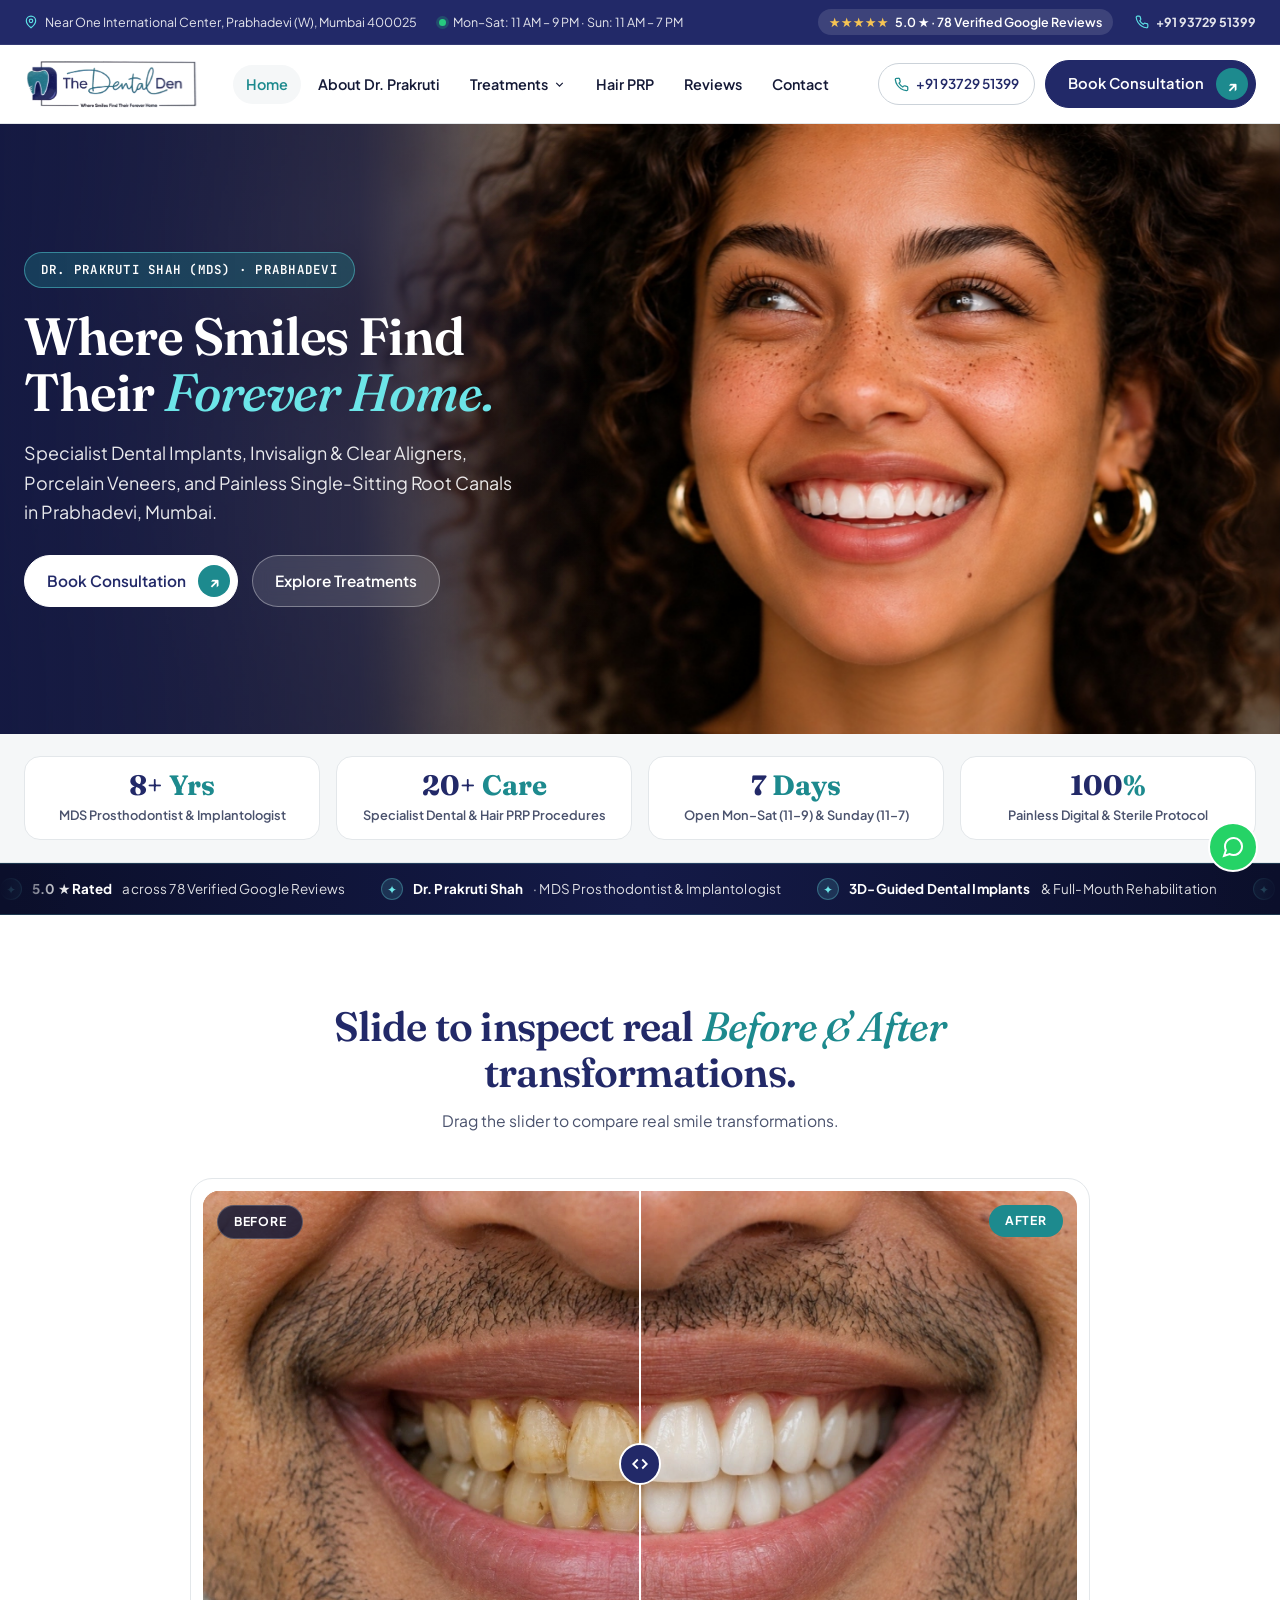
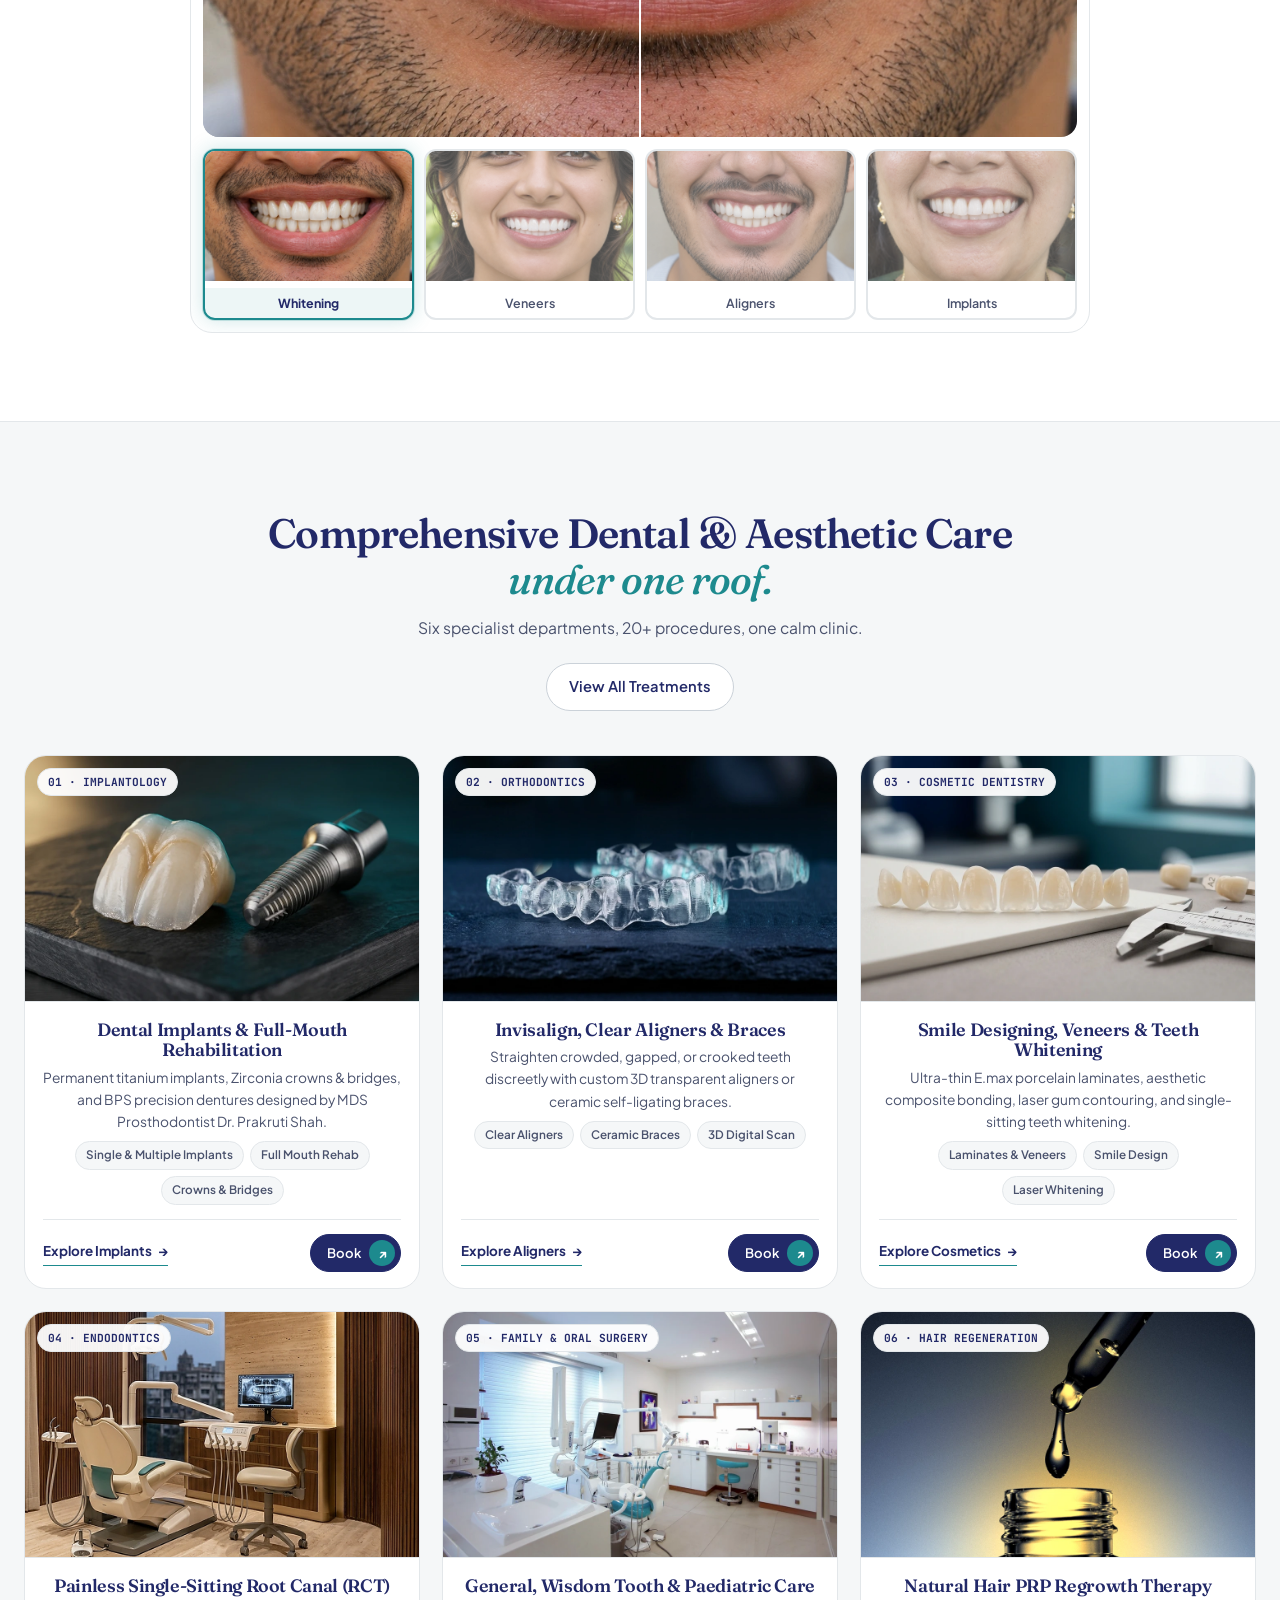
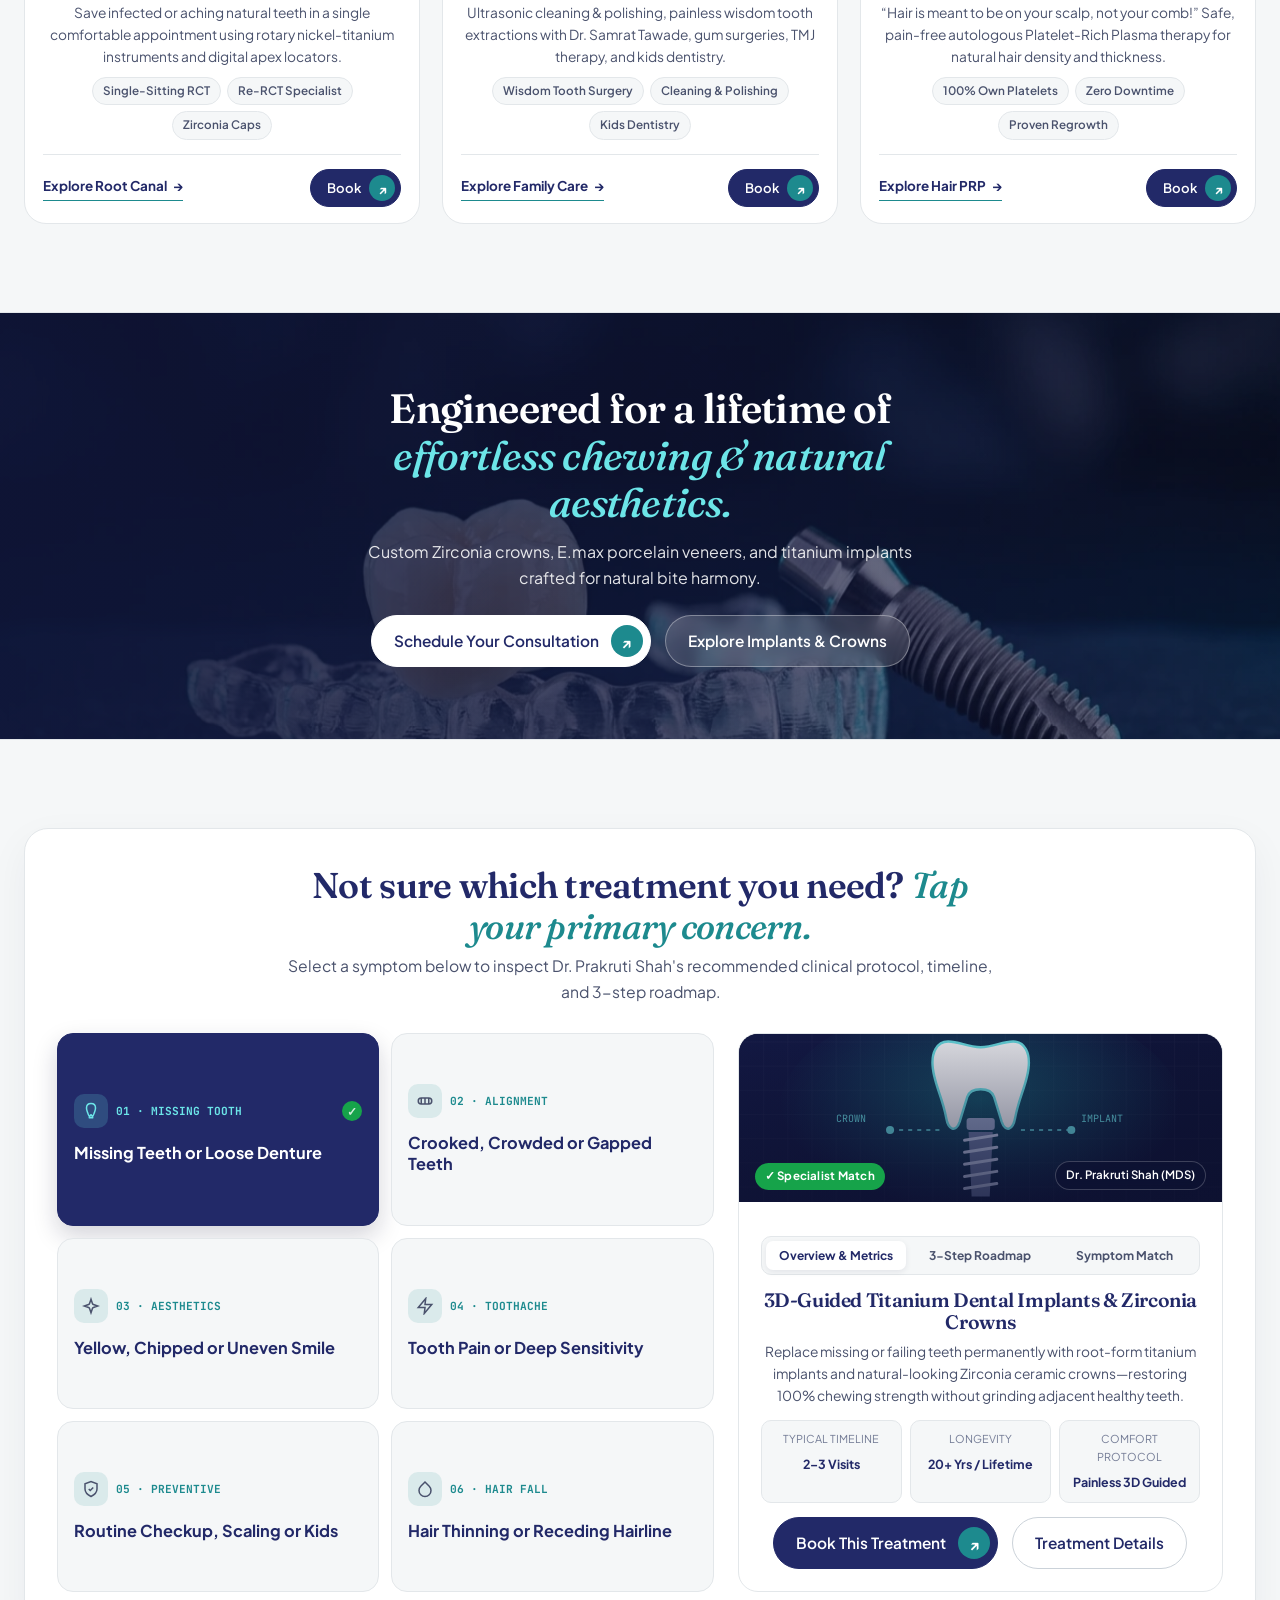
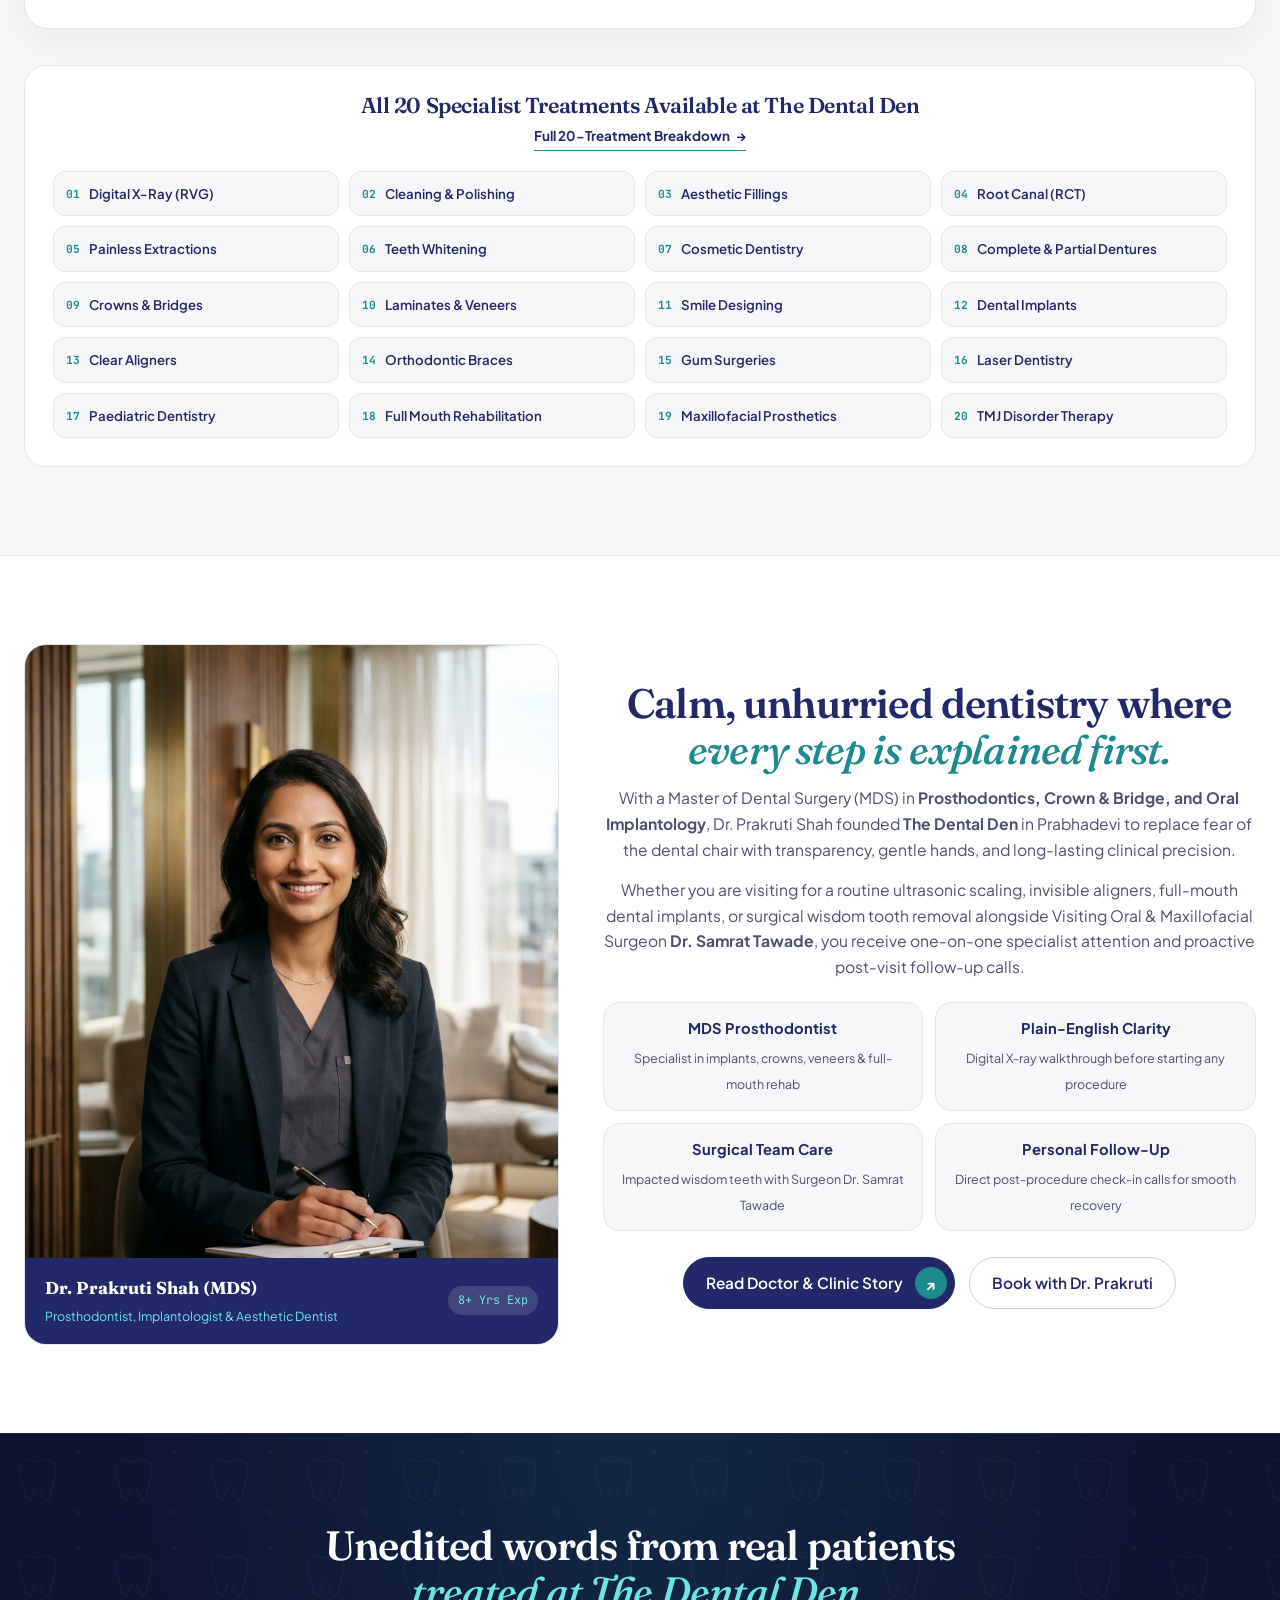
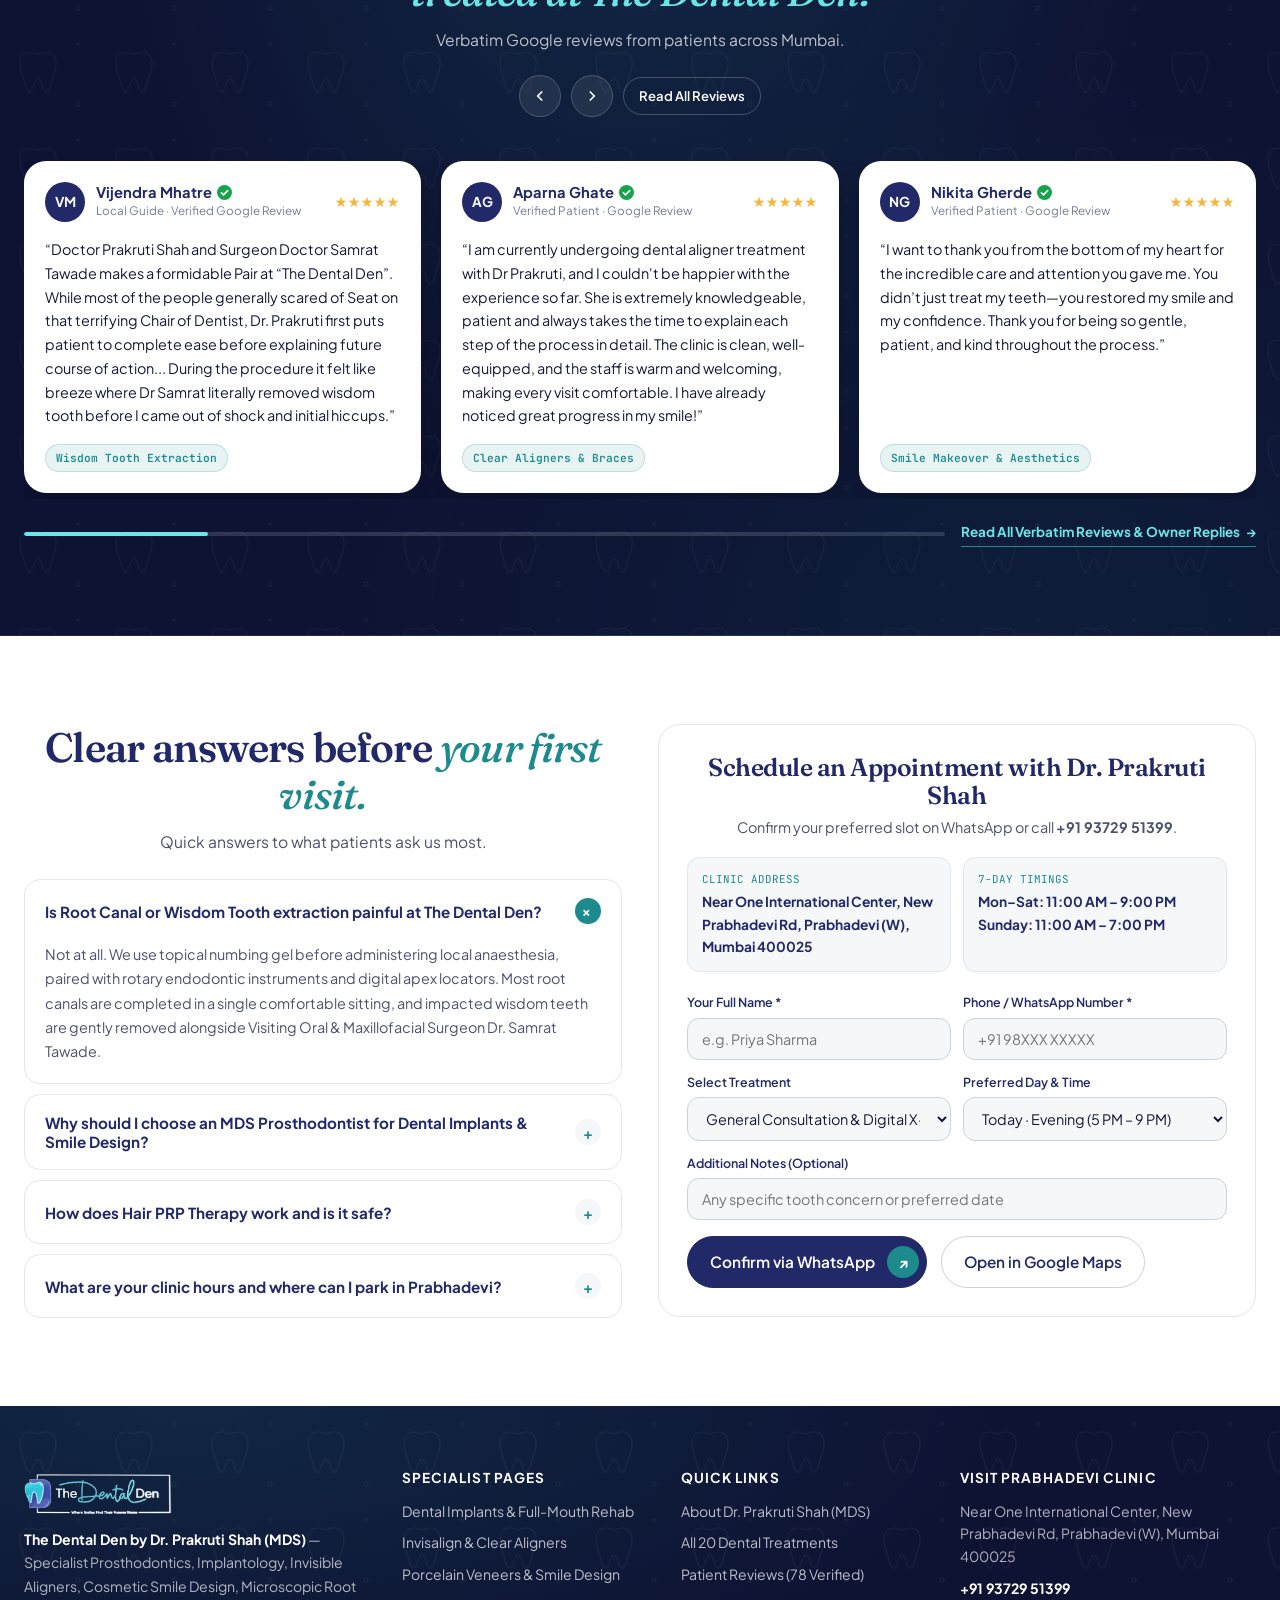
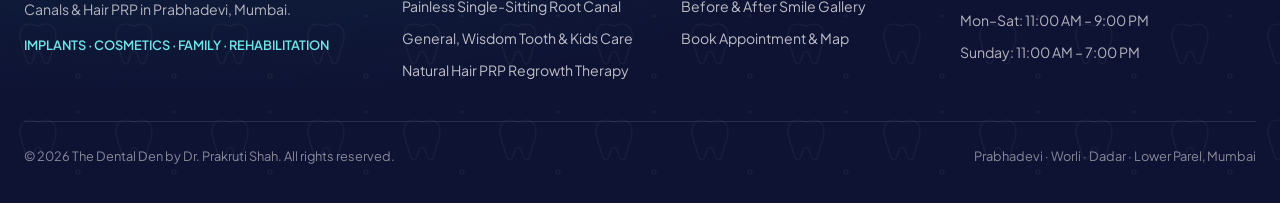
==== index.html @ f4bcbfc5 "Initial production release of The Dental Den website (Dr. Prakruti Shah)" ====
<!DOCTYPE html>
<html lang="en" data-theme="light">
<head>
  <meta charset="UTF-8">
  <meta name="viewport" content="width=device-width, initial-scale=1.0">
  <title>The Dental Den by Dr. Prakruti Shah (MDS) | Dentist &amp; Implantologist in Prabhadevi, Mumbai</title>
  <meta name="description" content="The Dental Den by Dr. Prakruti Shah (MDS Prosthodontist &amp; Implantologist) in Prabhadevi, Mumbai. 20+ specialist dental treatments, Dental Implants, Invisalign &amp; Clear Aligners, Smile Design, Painless Root Canal &amp; Hair PRP.">
  <link rel="canonical" href="https://thedentalden.in/">

  <!-- Google Fonts -->
  <link rel="preconnect" href="https://fonts.googleapis.com">
  <link rel="preconnect" href="https://fonts.gstatic.com" crossorigin>
  <link href="https://fonts.googleapis.com/css2?family=Fraunces:ital,opsz,wght@0,9..144,500;0,9..144,600;0,9..144,700;1,9..144,400;1,9..144,600&family=JetBrains+Mono:wght@500;600&family=Plus+Jakarta+Sans:wght@400;500;600;700&display=swap" rel="stylesheet">

  <link rel="stylesheet" href="assets/styles.css">

  <!-- LocalBusiness / Dentist Schema -->
  <script type="application/ld+json">
  {
    "@context": "https://schema.org",
    "@type": "Dentist",
    "name": "The Dental Den by Dr. Prakruti Shah",
    "description": "Multi-speciality dental & implant clinic in Prabhadevi, Mumbai led by Dr. Prakruti Shah (MDS Prosthodontist & Implantologist).",
    "url": "https://thedentalden.in/",
    "telephone": "+919372951399",
    "address": {
      "@type": "PostalAddress",
      "streetAddress": "Shop No. 6, Gr. Floor, New Prabhadevi Road, Near One International Center, Prabhadevi (W)",
      "addressLocality": "Mumbai",
      "addressRegion": "MH",
      "postalCode": "400025",
      "addressCountry": "IN"
    },
    "geo": {
      "@type": "GeoCoordinates",
      "latitude": 19.0092914,
      "longitude": 72.8337966
    },
    "aggregateRating": {
      "@type": "AggregateRating",
      "ratingValue": "5.0",
      "bestRating": "5",
      "ratingCount": "78"
    }
  }
  </script>
</head>
<body>

  <!-- B1. Top Utility Bar (Visible on Desktop, Hidden on Mobile < 1024px) -->
  <div class="topbar">
    <div class="container topbar-inner">
      <div class="topbar-items">
        <span class="topbar-item">
          <svg viewBox="0 0 24 24" fill="none" stroke="currentColor" stroke-width="2"><path d="M20 10c0 6-8 12-8 12s-8-6-8-12a8 8 0 0 1 16 0Z"/><circle cx="12" cy="10" r="3"/></svg>
          <span>Near One International Center, Prabhadevi (W), Mumbai 400025</span>
        </span>
        <span class="topbar-item">
          <span class="status-dot"></span>
          <span>Mon–Sat: 11 AM – 9 PM · Sun: 11 AM – 7 PM</span>
        </span>
      </div>
      <div class="topbar-items">
        <a href="reviews.html" class="rating-pill" title="Read Verified Google Reviews">
          <span class="stars">★★★★★</span>
          <span>5.0 ★ · 78 Verified Google Reviews</span>
        </a>
        <a href="tel:+919372951399" class="topbar-item">
          <svg viewBox="0 0 24 24" fill="none" stroke="currentColor" stroke-width="2"><path d="M22 16.92v3a2 2 0 0 1-2.18 2 19.79 19.79 0 0 1-8.63-3.07 19.5 19.5 0 0 1-6-6 19.79 19.79 0 0 1-3.07-8.67A2 2 0 0 1 4.11 2h3a2 2 0 0 1 2 1.72c.127.96.361 1.903.7 2.81a2 2 0 0 1-.45 2.11L8.09 9.91a16 16 0 0 0 6 6l1.27-1.27a2 2 0 0 1 2.11-.45c.907.339 1.85.573 2.81.7A2 2 0 0 1 22 16.92z"/></svg>
          <strong>+91 93729 51399</strong>
        </a>
      </div>
    </div>
  </div>

  <!-- Sticky Header -->
  <header class="site-header">
    <div class="container nav-inner">
      <a href="index.html" class="brand-logo" aria-label="The Dental Den by Dr. Prakruti Shah Home">
        <img src="assets/logo-nav-light.webp" class="logo-for-light" alt="The Dental Den — Where Smiles Find Their Forever Home">
      </a>

      <nav class="nav-links" aria-label="Primary Navigation">
        <a href="index.html" class="nav-link active">Home</a>
        <a href="about.html" class="nav-link">About Dr. Prakruti</a>
        <div class="nav-item-dropdown">
          <a href="treatments.html" class="nav-link" aria-haspopup="true">
            <span>Treatments</span>
            <svg width="13" height="13" viewBox="0 0 24 24" fill="none" stroke="currentColor" stroke-width="2.2"><path d="m6 9 6 6 6-6"/></svg>
          </a>
          <div class="dropdown-menu" role="menu">
            <a href="dental-implants.html" class="dropdown-item">
              <div class="dropdown-icon"><svg viewBox="0 0 24 24" fill="none" stroke="currentColor" stroke-width="2"><path d="M12 2v20M8 6h8M9 12h6M10 18h4"/></svg></div>
              <div><strong>Dental Implants &amp; Rehab</strong><span>3D-guided implants, crowns &amp; bridges</span></div>
            </a>
            <a href="clear-aligners.html" class="dropdown-item">
              <div class="dropdown-icon"><svg viewBox="0 0 24 24" fill="none" stroke="currentColor" stroke-width="2"><rect x="3" y="8" width="18" height="8" rx="4"/></svg></div>
              <div><strong>Invisalign &amp; Clear Aligners</strong><span>Invisible braces &amp; orthodontic care</span></div>
            </a>
            <a href="cosmetic-dentistry.html" class="dropdown-item">
              <div class="dropdown-icon"><svg viewBox="0 0 24 24" fill="none" stroke="currentColor" stroke-width="2"><path d="m12 3 1.9 5.8a2 2 0 0 0 1.3 1.3L21 12l-5.8 1.9a2 2 0 0 0-1.3 1.3L12 21l-1.9-5.8a2 2 0 0 0-1.3-1.3L3 12l5.8-1.9a2 2 0 0 0 1.3-1.3Z"/></svg></div>
              <div><strong>Cosmetic &amp; Smile Design</strong><span>Porcelain veneers, laminates &amp; whitening</span></div>
            </a>
            <a href="root-canal-treatment.html" class="dropdown-item">
              <div class="dropdown-icon"><svg viewBox="0 0 24 24" fill="none" stroke="currentColor" stroke-width="2"><path d="M12 22s8-4 8-10V5l-8-3-8 3v7c0 6 8 10 8 10z"/></svg></div>
              <div><strong>Painless Root Canal (RCT)</strong><span>Single-sitting microscopic endodontics</span></div>
            </a>
            <a href="general-dentistry.html" class="dropdown-item">
              <div class="dropdown-icon"><svg viewBox="0 0 24 24" fill="none" stroke="currentColor" stroke-width="2"><circle cx="12" cy="12" r="9"/><path d="M9 12l2 2 4-4"/></svg></div>
              <div><strong>General &amp; Kids Dentistry</strong><span>Scaling, fillings, wisdom tooth &amp; kids care</span></div>
            </a>
            <a href="hair-prp.html" class="dropdown-item">
              <div class="dropdown-icon"><svg viewBox="0 0 24 24" fill="none" stroke="currentColor" stroke-width="2"><path d="M12 2.69l5.66 5.66a8 8 0 1 1-11.31 0z"/></svg></div>
              <div><strong>Hair PRP Therapy</strong><span>Natural platelet-rich plasma hair regrowth</span></div>
            </a>
          </div>
        </div>
        <a href="hair-prp.html" class="nav-link">Hair PRP</a>
        <a href="reviews.html" class="nav-link">Reviews</a>
        <a href="contact.html" class="nav-link">Contact</a>
      </nav>

      <div class="nav-actions">
        <a href="tel:+919372951399" class="nav-phone-btn">
          <svg viewBox="0 0 24 24" fill="none" stroke="currentColor" stroke-width="2"><path d="M22 16.92v3a2 2 0 0 1-2.18 2 19.79 19.79 0 0 1-8.63-3.07 19.5 19.5 0 0 1-6-6 19.79 19.79 0 0 1-3.07-8.67A2 2 0 0 1 4.11 2h3a2 2 0 0 1 2 1.72c.127.96.361 1.903.7 2.81a2 2 0 0 1-.45 2.11L8.09 9.91a16 16 0 0 0 6 6l1.27-1.27a2 2 0 0 1 2.11-.45c.907.339 1.85.573 2.81.7A2 2 0 0 1 22 16.92z"/></svg>
          <span>+91 93729 51399</span>
        </a>
        <button type="button" class="btn btn-primary" data-open-booking="true">
          <span>Book Consultation</span>
        </button>
        <button class="mobile-menu-btn" id="mobileMenuBtn" aria-label="Open navigation menu" aria-expanded="false">
          <svg viewBox="0 0 24 24" fill="none" stroke="currentColor" stroke-width="2"><line x1="3" y1="6" x2="21" y2="6"/><line x1="3" y1="12" x2="21" y2="12"/><line x1="3" y1="18" x2="21" y2="18"/></svg>
        </button>
      </div>
    </div>
  </header>

  <!-- B5. Mobile Drawer (Automatically populated & enhanced by main.js) -->
  <div class="mobile-drawer" id="mobileDrawer" aria-hidden="true">
    <div class="mobile-drawer-panel"></div>
  </div>

  <main>
    <!-- ====================================================================
         C1. HERO SECTION — SEPARATE DESKTOP & MOBILE IMAGES + UNCOVERED SMILE
         Desktop/Tablet: hero-desktop-v3.webp (Text strictly in left 43%, Smile on right 100% uncovered)
         Mobile: hero-mobile-v3.webp (Portrait smile on top 100% uncovered, compact copy below)
         ==================================================================== -->
    <section class="hero">
      <div class="hero-stage">
        <div class="hero-bg">
          <picture>
            <source media="(max-width: 767px)" srcset="assets/hero-mobile-v6.jpg">
            <img src="assets/hero-desktop-v4.jpg" alt="Radiant natural smile crafted at The Dental Den by Dr. Prakruti Shah in Prabhadevi, Mumbai" fetchpriority="high">
          </picture>
        </div>

        <div class="hero-content-wrap">
          <div class="container">
            <div class="hero-copy">
              <div class="hero-badge">Dr. Prakruti Shah (MDS) · Prabhadevi</div>
              <h1 class="hero-title">Where Smiles Find Their <em>Forever Home.</em></h1>
              <p class="hero-sub">
                Specialist Dental Implants, Invisalign &amp; Clear Aligners, Porcelain Veneers, and Painless Single-Sitting Root Canals in Prabhadevi, Mumbai.
              </p>
              <div class="hero-actions">
                <button type="button" class="btn btn-primary on-dark" data-open-booking="true">
                  <span>Book Consultation</span>
                </button>
                <a href="#treatments" class="btn btn-ghost">
                  <span>Explore Treatments</span>
                </a>
              </div>
            </div>
          </div>
        </div>
      </div>

      <!-- C7. 4 Stat Counters (2 columns per row on Mobile, 4 columns on Desktop) -->
      <div class="hero-info-strip">
        <div class="container">
          <div class="stat-strip">
            <div class="stat-box">
              <div class="stat-num">8+ <span>Yrs</span></div>
              <div class="stat-label">MDS Prosthodontist &amp; Implantologist</div>
            </div>
            <div class="stat-box">
              <div class="stat-num">20+ <span>Care</span></div>
              <div class="stat-label">Specialist Dental &amp; Hair PRP Procedures</div>
            </div>
            <div class="stat-box">
              <div class="stat-num">7 <span>Days</span></div>
              <div class="stat-label">Open Mon–Sat (11–9) &amp; Sunday (11–7)</div>
            </div>
            <div class="stat-box">
              <div class="stat-num">100<span>%</span></div>
              <div class="stat-label">Painless Digital &amp; Sterile Protocol</div>
            </div>
          </div>
        </div>
      </div>
    </section>

    <!-- ====================================================================
         ELEGANT SLIDING CLINICAL HIGHLIGHTS MARQUEE BAR
         ==================================================================== -->
    <div class="luxury-ticker-bar" aria-label="Clinic Highlights and Credentials">
      <div class="luxury-ticker-track">
        <div class="luxury-ticker-group">
          <span class="ticker-item"><i class="ticker-gem">✦</i> <strong>5.0 ★ Rated</strong> across 78 Verified Google Reviews</span>
          <span class="ticker-item"><i class="ticker-gem">✦</i> <strong>Dr. Prakruti Shah</strong> · MDS Prosthodontist &amp; Implantologist</span>
          <span class="ticker-item"><i class="ticker-gem">✦</i> <strong>3D-Guided Dental Implants</strong> &amp; Full-Mouth Rehabilitation</span>
          <span class="ticker-item"><i class="ticker-gem">✦</i> <strong>Invisalign &amp; Clear Aligners</strong> · Digital Smile Preview</span>
          <span class="ticker-item"><i class="ticker-gem">✦</i> <strong>100% Painless</strong> Single-Sitting Rotary Root Canals</span>
          <span class="ticker-item"><i class="ticker-gem">✦</i> <strong>E-Max Porcelain Veneers</strong> &amp; 45-Min Laser Whitening</span>
          <span class="ticker-item"><i class="ticker-gem">✦</i> <strong>Hospital-Grade Sterilisation</strong> &amp; Low-Radiation Digital X-Ray</span>
          <span class="ticker-item"><i class="ticker-gem">✦</i> <strong>Autologous Hair PRP</strong> Natural Regrowth Therapy</span>
          <span class="ticker-item"><i class="ticker-gem">✦</i> <strong>Open 7 Days</strong> · Near One International Center, Prabhadevi (W)</span>
        </div>
        <div class="luxury-ticker-group" aria-hidden="true">
          <span class="ticker-item"><i class="ticker-gem">✦</i> <strong>5.0 ★ Rated</strong> across 78 Verified Google Reviews</span>
          <span class="ticker-item"><i class="ticker-gem">✦</i> <strong>Dr. Prakruti Shah</strong> · MDS Prosthodontist &amp; Implantologist</span>
          <span class="ticker-item"><i class="ticker-gem">✦</i> <strong>3D-Guided Dental Implants</strong> &amp; Full-Mouth Rehabilitation</span>
          <span class="ticker-item"><i class="ticker-gem">✦</i> <strong>Invisalign &amp; Clear Aligners</strong> · Digital Smile Preview</span>
          <span class="ticker-item"><i class="ticker-gem">✦</i> <strong>100% Painless</strong> Single-Sitting Rotary Root Canals</span>
          <span class="ticker-item"><i class="ticker-gem">✦</i> <strong>E-Max Porcelain Veneers</strong> &amp; 45-Min Laser Whitening</span>
          <span class="ticker-item"><i class="ticker-gem">✦</i> <strong>Hospital-Grade Sterilisation</strong> &amp; Low-Radiation Digital X-Ray</span>
          <span class="ticker-item"><i class="ticker-gem">✦</i> <strong>Autologous Hair PRP</strong> Natural Regrowth Therapy</span>
          <span class="ticker-item"><i class="ticker-gem">✦</i> <strong>Open 7 Days</strong> · Near One International Center, Prabhadevi (W)</span>
        </div>
      </div>
    </div>

    <!-- ====================================================================
         C2. INTERACTIVE BEFORE & AFTER SMILE TRANSFORMATION STUDIO
         Smaller Pill Tabs + Dynamic Vanishing Before/After Badges
         ==================================================================== -->
    <section class="section" id="smile-results">
      <div class="container">
        <div class="section-header reveal">
          <div class="section-header-left">
            <span class="eyebrow">Interactive Clinical Gallery</span>
            <h2 class="section-title">Slide to inspect real <em>Before &amp; After</em> transformations.</h2>
            <p class="section-sub">Drag the slider to compare real smile transformations.</p>
          </div>
        </div>

        <div class="ba-showcase reveal">
          <div class="ba-stage-card">
            <div class="ba-viewport" id="baViewport" style="--pos: 50%;" role="slider" aria-label="Before and After comparison slider" aria-valuemin="0" aria-valuemax="100" aria-valuenow="50" tabindex="0">
              <img src="assets/ba-whitening-after-v2.webp" id="baAfterImg" class="ba-img-after" alt="After smile transformation at The Dental Den">
              <div class="ba-before-clip">
                <img src="assets/ba-whitening-before-v2.webp" id="baBeforeImg" class="ba-img-before" alt="Before dental condition prior to treatment">
              </div>
              <span class="ba-tag before" id="baBeforeTag">Before</span>
              <span class="ba-tag after" id="baAfterTag">After</span>
              <div class="ba-divider">
                <div class="ba-handle" aria-hidden="true">
                  <svg viewBox="0 0 24 24" fill="none" stroke="currentColor" stroke-width="2.4"><path d="m15 18 6-6-6-6M9 6l-6 6 6 6"/></svg>
                </div>
              </div>
            </div>
            <div class="ba-thumbs" id="baCaseTabs" role="tablist" aria-label="Select clinical transformation case">
              <button type="button" class="ba-tab ba-thumb-btn active" role="tab" aria-selected="true">
                <img src="assets/ba-whitening-after-v2.webp" alt="Laser Whitening preview" loading="lazy">
                <span>Whitening</span>
              </button>
              <button type="button" class="ba-tab ba-thumb-btn" role="tab" aria-selected="false">
                <img src="assets/ba-veneers-after-v2.webp" alt="Porcelain Veneers preview" loading="lazy">
                <span>Veneers</span>
              </button>
              <button type="button" class="ba-tab ba-thumb-btn" role="tab" aria-selected="false">
                <img src="assets/ba-aligners-after-v2.webp" alt="Clear Aligners preview" loading="lazy">
                <span>Aligners</span>
              </button>
              <button type="button" class="ba-tab ba-thumb-btn" role="tab" aria-selected="false">
                <img src="assets/ba-implants-after-v2.webp" alt="Implants &amp; Crowns preview" loading="lazy">
                <span>Implants</span>
              </button>
            </div>
            <div class="ba-stage-foot">
              <span><strong>Tip:</strong> Drag handle left or right to compare full Before vs. After</span>
              <span>Dr. Prakruti Shah (MDS) · Prabhadevi</span>
            </div>
          </div>

          <div class="ba-detail-panel">
            <div>
              <span class="ba-case-badge" id="baCaseBadge">Case 01 · In-Office Laser Teeth Whitening</span>
              <h3 class="ba-case-title" id="baCaseTitle">Single-Sitting VITA Shade Brightening (C4 → B1)</h3>
              <p class="ba-case-desc" id="baCaseDesc">
                Years of coffee and tea chromogen staining lifted by 6 VITA shades in a single 45-minute chairside photo-activated whitening session with zero post-procedure sensitivity.
              </p>
            </div>

            <div class="ba-metrics-grid">
              <div class="ba-metric-box">
                <small>Treatment Timeline</small>
                <strong id="baCaseDuration">45 Minutes (1 Visit)</strong>
              </div>
              <div class="ba-metric-box">
                <small>Expected Longevity</small>
                <strong id="baCaseLongevity">18–24 Months</strong>
              </div>
              <div class="ba-metric-box">
                <small>Specialist Lead</small>
                <strong>Dr. Prakruti Shah (MDS)</strong>
              </div>
              <div class="ba-metric-box">
                <small>Comfort Standard</small>
                <strong>Painless Digital Protocol</strong>
              </div>
            </div>

            <div class="hero-actions">
              <button type="button" class="btn btn-primary" data-open-booking="true">
                <span>Book Smile Assessment</span>
              </button>
              <a href="cosmetic-dentistry.html" class="btn btn-ghost">
                <span>Explore Smile Design</span>
              </a>
            </div>
          </div>
        </div>
      </div>
    </section>



    <!-- ====================================================================
         D3, A8, C3 & C7. SIGNATURE TREATMENTS + MERGED 60-SEC SMILE FINDER
         + COMPLETE DIRECTORY OF ALL 20 TREATMENTS (2 COLS ON MOBILE)
         ==================================================================== -->
    <section class="section section-soft" id="treatments">
      <div class="container">
        <div class="section-header reveal">
          <div class="section-header-left">
            <span class="eyebrow">6 Specialist Departments · 20+ Procedures</span>
            <h2 class="section-title">Comprehensive Dental &amp; Aesthetic Care <em>under one roof.</em></h2>
            <p class="section-sub">Six specialist departments, 20+ procedures, one calm clinic.</p>
          </div>
          <a href="treatments.html" class="btn btn-ghost">
            <span>View All Treatments</span>
          </a>
        </div>

        <!-- 6 Signature Cards with Crisp Thumbnail Images (D3) -->
        <div class="treatments-grid">
          <!-- Card 01 -->
          <article class="treat-card reveal">
            <div class="treat-thumb">
              <img src="assets/treat-implants.webp" alt="3D-Guided Titanium Dental Implants & Zirconia Crowns at The Dental Den" loading="lazy">
              <span class="treat-num-badge">01 · IMPLANTOLOGY</span>
            </div>
            <div class="treat-body">
              <div>
                <h3>Dental Implants &amp; Full-Mouth Rehabilitation</h3>
                <p>Permanent titanium implants, Zirconia crowns &amp; bridges, and BPS precision dentures designed by MDS Prosthodontist Dr. Prakruti Shah.</p>
                <div class="treat-tags">
                  <span class="treat-tag">Single &amp; Multiple Implants</span>
                  <span class="treat-tag">Full Mouth Rehab</span>
                  <span class="treat-tag">Crowns &amp; Bridges</span>
                </div>
              </div>
              <div class="treat-foot">
                <a href="dental-implants.html" class="link-editorial">Explore Implants <span>→</span></a>
                <button type="button" class="btn btn-sm btn-primary" data-open-booking="true"><span>Book</span></button>
              </div>
            </div>
          </article>

          <!-- Card 02 -->
          <article class="treat-card reveal">
            <div class="treat-thumb">
              <img src="assets/treat-aligners.webp" alt="Invisalign & Clear Aligners in Prabhadevi, Mumbai" loading="lazy">
              <span class="treat-num-badge">02 · ORTHODONTICS</span>
            </div>
            <div class="treat-body">
              <div>
                <h3>Invisalign, Clear Aligners &amp; Braces</h3>
                <p>Straighten crowded, gapped, or crooked teeth discreetly with custom 3D transparent aligners or ceramic self-ligating braces.</p>
                <div class="treat-tags">
                  <span class="treat-tag">Clear Aligners</span>
                  <span class="treat-tag">Ceramic Braces</span>
                  <span class="treat-tag">3D Digital Scan</span>
                </div>
              </div>
              <div class="treat-foot">
                <a href="clear-aligners.html" class="link-editorial">Explore Aligners <span>→</span></a>
                <button type="button" class="btn btn-sm btn-primary" data-open-booking="true"><span>Book</span></button>
              </div>
            </div>
          </article>

          <!-- Card 03 -->
          <article class="treat-card reveal">
            <div class="treat-thumb">
              <img src="assets/treat-cosmetic-v2.webp" alt="Porcelain Veneers, Smile Designing & Laser Teeth Whitening" loading="lazy">
              <span class="treat-num-badge">03 · COSMETIC DENTISTRY</span>
            </div>
            <div class="treat-body">
              <div>
                <h3>Smile Designing, Veneers &amp; Teeth Whitening</h3>
                <p>Ultra-thin E.max porcelain laminates, aesthetic composite bonding, laser gum contouring, and single-sitting teeth whitening.</p>
                <div class="treat-tags">
                  <span class="treat-tag">Laminates &amp; Veneers</span>
                  <span class="treat-tag">Smile Design</span>
                  <span class="treat-tag">Laser Whitening</span>
                </div>
              </div>
              <div class="treat-foot">
                <a href="cosmetic-dentistry.html" class="link-editorial">Explore Cosmetics <span>→</span></a>
                <button type="button" class="btn btn-sm btn-primary" data-open-booking="true"><span>Book</span></button>
              </div>
            </div>
          </article>

          <!-- Card 04 -->
          <article class="treat-card reveal">
            <div class="treat-thumb">
              <img src="assets/treat-rct.webp" alt="Painless Single-Sitting Root Canal Treatment & Digital X-Ray" loading="lazy">
              <span class="treat-num-badge">04 · ENDODONTICS</span>
            </div>
            <div class="treat-body">
              <div>
                <h3>Painless Single-Sitting Root Canal (RCT)</h3>
                <p>Save infected or aching natural teeth in a single comfortable appointment using rotary nickel-titanium instruments and digital apex locators.</p>
                <div class="treat-tags">
                  <span class="treat-tag">Single-Sitting RCT</span>
                  <span class="treat-tag">Re-RCT Specialist</span>
                  <span class="treat-tag">Zirconia Caps</span>
                </div>
              </div>
              <div class="treat-foot">
                <a href="root-canal-treatment.html" class="link-editorial">Explore Root Canal <span>→</span></a>
                <button type="button" class="btn btn-sm btn-primary" data-open-booking="true"><span>Book</span></button>
              </div>
            </div>
          </article>

          <!-- Card 05 -->
          <article class="treat-card reveal">
            <div class="treat-thumb">
              <img src="assets/treat-general.webp" alt="Family, Preventive, Wisdom Tooth & Paediatric Dentistry" loading="lazy">
              <span class="treat-num-badge">05 · FAMILY &amp; ORAL SURGERY</span>
            </div>
            <div class="treat-body">
              <div>
                <h3>General, Wisdom Tooth &amp; Paediatric Care</h3>
                <p>Ultrasonic cleaning &amp; polishing, painless wisdom tooth extractions with Dr. Samrat Tawade, gum surgeries, TMJ therapy, and kids dentistry.</p>
                <div class="treat-tags">
                  <span class="treat-tag">Wisdom Tooth Surgery</span>
                  <span class="treat-tag">Cleaning &amp; Polishing</span>
                  <span class="treat-tag">Kids Dentistry</span>
                </div>
              </div>
              <div class="treat-foot">
                <a href="general-dentistry.html" class="link-editorial">Explore Family Care <span>→</span></a>
                <button type="button" class="btn btn-sm btn-primary" data-open-booking="true"><span>Book</span></button>
              </div>
            </div>
          </article>

          <!-- Card 06 -->
          <article class="treat-card reveal">
            <div class="treat-thumb">
              <img src="assets/treat-prp.webp" alt="Autologous Hair PRP Regrowth Therapy by Dr. Prakruti Shah" loading="lazy">
              <span class="treat-num-badge">06 · HAIR REGENERATION</span>
            </div>
            <div class="treat-body">
              <div>
                <h3>Natural Hair PRP Regrowth Therapy</h3>
                <p>“Hair is meant to be on your scalp, not your comb!” Safe, pain-free autologous Platelet-Rich Plasma therapy for natural hair density and thickness.</p>
                <div class="treat-tags">
                  <span class="treat-tag">100% Own Platelets</span>
                  <span class="treat-tag">Zero Downtime</span>
                  <span class="treat-tag">Proven Regrowth</span>
                </div>
              </div>
              <div class="treat-foot">
                <a href="hair-prp.html" class="link-editorial">Explore Hair PRP <span>→</span></a>
                <button type="button" class="btn btn-sm btn-primary" data-open-booking="true"><span>Book</span></button>
              </div>
            </div>
          </article>
        </div>
      </div>
    </section>

    <!-- ====================================================================
         C4. MID-PAGE PARALLAX VISUAL BREAK (MOVED DIRECTLY AFTER 6 CARDS)
         ==================================================================== -->
    <section class="parallax-section" aria-label="Precision Prosthodontics & Implant Artistry">
      <div class="container">
        <div class="parallax-card reveal">
          <span class="eyebrow" style="background:rgba(255,255,255,0.14);color:#6CE5E8;">Precision Prosthodontics &amp; Implantology</span>
          <h2>Engineered for a lifetime of <em>effortless chewing &amp; natural aesthetics.</em></h2>
          <p>
            Custom Zirconia crowns, E.max porcelain veneers, and titanium implants crafted for natural bite harmony.
          </p>
          <div class="hero-actions">
            <button type="button" class="btn btn-primary on-dark" data-open-booking="true">
              <span>Schedule Your Consultation</span>
            </button>
            <a href="dental-implants.html" class="btn btn-ghost">
              <span>Explore Implants &amp; Crowns</span>
            </a>
          </div>
        </div>
      </div>
    </section>



    <!-- ====================================================================
         A8 & C7. INTERACTIVE SMILE & TREATMENT FINDER + ALL 20 TREATMENTS
         ==================================================================== -->
    <section class="section section-soft" id="smile-finder-section">
      <div class="container">
        <div class="finder-integrated finder-opt-a reveal" id="smile-finder">
          <div class="finder-header">
            <span class="eyebrow">60-Second Interactive Guide</span>
            <h2 class="section-title" style="font-size:clamp(1.65rem, 2.8vw, 2.25rem);margin-bottom:6px;">Not sure which treatment you need? <em>Tap your primary concern.</em></h2>
            <p class="section-sub">Select a symptom below to inspect Dr. Prakruti Shah's recommended clinical protocol, timeline, and 3-step roadmap.</p>
          </div>

          <div class="finder-grid">
            <div class="concern-grid" role="tablist" aria-label="Select your dental or hair concern">
              <button type="button" class="concern-btn active" data-concern="missing" role="tab" aria-selected="true">
                <div class="concern-btn-top">
                  <span class="concern-icon" aria-hidden="true">
                    <svg viewBox="0 0 24 24" fill="none" stroke="currentColor" stroke-width="2"><path d="M12 2C8.5 2 6 4.5 6 8c0 2.8 1.2 5 2 7.5.5 1.5 1 3.5 2 3.5s1.2-2 2-2 1.2 2 2 2 1.5-2 2-3.5C16.8 13 18 10.8 18 8c0-3.5-2.5-6-6-6Z"/><path d="M9 21h6"/><path d="M10 18v3"/><path d="M14 18v3"/></svg>
                  </span>
                  <span class="c-num">01 · MISSING TOOTH</span>
                  <span class="concern-check" aria-hidden="true">✓</span>
                </div>
                <strong>Missing Teeth or Loose Denture</strong>
              </button>

              <button type="button" class="concern-btn" data-concern="crooked" role="tab" aria-selected="false">
                <div class="concern-btn-top">
                  <span class="concern-icon" aria-hidden="true">
                    <svg viewBox="0 0 24 24" fill="none" stroke="currentColor" stroke-width="2"><rect x="3" y="8" width="18" height="8" rx="4"/><path d="M7 8v8M12 8v8M17 8v8"/></svg>
                  </span>
                  <span class="c-num">02 · ALIGNMENT</span>
                  <span class="concern-check" aria-hidden="true">✓</span>
                </div>
                <strong>Crooked, Crowded or Gapped Teeth</strong>
              </button>

              <button type="button" class="concern-btn" data-concern="stained" role="tab" aria-selected="false">
                <div class="concern-btn-top">
                  <span class="concern-icon" aria-hidden="true">
                    <svg viewBox="0 0 24 24" fill="none" stroke="currentColor" stroke-width="2"><path d="m12 3-1.9 5.8a2 2 0 0 1-1.3 1.3L3 12l5.8 1.9a2 2 0 0 1 1.3 1.3L12 21l1.9-5.8a2 2 0 0 1 1.3-1.3L21 12l-5.8-1.9a2 2 0 0 1-1.3-1.3L12 3Z"/></svg>
                  </span>
                  <span class="c-num">03 · AESTHETICS</span>
                  <span class="concern-check" aria-hidden="true">✓</span>
                </div>
                <strong>Yellow, Chipped or Uneven Smile</strong>
              </button>

              <button type="button" class="concern-btn" data-concern="pain" role="tab" aria-selected="false">
                <div class="concern-btn-top">
                  <span class="concern-icon" aria-hidden="true">
                    <svg viewBox="0 0 24 24" fill="none" stroke="currentColor" stroke-width="2"><path d="M13 2 3 14h9l-1 8 10-12h-9l1-8z"/></svg>
                  </span>
                  <span class="c-num">04 · TOOTHACHE</span>
                  <span class="concern-check" aria-hidden="true">✓</span>
                </div>
                <strong>Tooth Pain or Deep Sensitivity</strong>
              </button>

              <button type="button" class="concern-btn" data-concern="checkup" role="tab" aria-selected="false">
                <div class="concern-btn-top">
                  <span class="concern-icon" aria-hidden="true">
                    <svg viewBox="0 0 24 24" fill="none" stroke="currentColor" stroke-width="2"><path d="M12 22s8-4 8-10V5l-8-3-8 3v7c0 6 8 10 8 10z"/><path d="m9 12 2 2 4-4"/></svg>
                  </span>
                  <span class="c-num">05 · PREVENTIVE</span>
                  <span class="concern-check" aria-hidden="true">✓</span>
                </div>
                <strong>Routine Checkup, Scaling or Kids</strong>
              </button>

              <button type="button" class="concern-btn" data-concern="hair" role="tab" aria-selected="false">
                <div class="concern-btn-top">
                  <span class="concern-icon" aria-hidden="true">
                    <svg viewBox="0 0 24 24" fill="none" stroke="currentColor" stroke-width="2"><path d="M12 2.69l5.66 5.66a8 8 0 1 1-11.31 0z"/></svg>
                  </span>
                  <span class="c-num">06 · HAIR FALL</span>
                  <span class="concern-check" aria-hidden="true">✓</span>
                </div>
                <strong>Hair Thinning or Receding Hairline</strong>
              </button>
            </div>

            <div class="finder-output" id="finderOutputCard">
              <div class="finder-output-media">
                <div class="finder-illus" id="finderIllus" role="img" aria-label="Illustration of the recommended treatment"></div>
                <div class="finder-media-overlay">
                  <span class="finder-match-pill">✓ Specialist Match</span>
                  <span class="finder-doc-pill">Dr. Prakruti Shah (MDS)</span>
                </div>
              </div>

              <div class="finder-output-body">
                <div class="finder-view-tabs" role="tablist" aria-label="Recommendation details view">
                  <button type="button" class="finder-view-tab active" data-fview="overview">Overview &amp; Metrics</button>
                  <button type="button" class="finder-view-tab" data-fview="steps">3-Step Roadmap</button>
                  <button type="button" class="finder-view-tab" data-fview="checklist">Symptom Match</button>
                </div>

                <!-- View 1: Overview -->
                <div class="finder-view-pane active" data-fpane="overview">
                  <span class="ba-case-badge" id="finderTag">Recommended · Implantology &amp; Prosthodontics</span>
                  <h3 id="finderTitle">3D-Guided Titanium Dental Implants &amp; Zirconia Crowns</h3>
                  <p id="finderDesc">
                    Replace missing or failing teeth permanently with root-form titanium implants and natural-looking Zirconia ceramic crowns—restoring 100% chewing strength without grinding adjacent healthy teeth.
                  </p>
                  <div class="finder-meta">
                    <div class="finder-meta-item">
                      <small>Typical Timeline</small>
                      <strong id="finderTime">2–3 Visits</strong>
                    </div>
                    <div class="finder-meta-item">
                      <small>Longevity</small>
                      <strong id="finderLongevity">20+ Yrs / Lifetime</strong>
                    </div>
                    <div class="finder-meta-item">
                      <small>Comfort Protocol</small>
                      <strong id="finderComfort">Painless 3D Guided</strong>
                    </div>
                  </div>
                </div>

                <!-- View 2: 3-Step Roadmap -->
                <div class="finder-view-pane" data-fpane="steps">
                  <h4 class="finder-subhead">Your 3-Step Clinical Journey</h4>
                  <div class="finder-steps-list" id="finderStepsList">
                    <div class="finder-step-row">
                      <span class="finder-step-num">01</span>
                      <div>
                        <strong>3D CBCT Bone Scan &amp; Digital Planning</strong>
                        <p>Precision mapping of jawbone density and nerve pathways for zero-guesswork placement.</p>
                      </div>
                    </div>
                    <div class="finder-step-row">
                      <span class="finder-step-num">02</span>
                      <div>
                        <strong>Painless Keyhole Implant Placement</strong>
                        <p>Gentle 30-minute placement under computer-guided local anaesthesia with zero stitches.</p>
                      </div>
                    </div>
                    <div class="finder-step-row">
                      <span class="finder-step-num">03</span>
                      <div>
                        <strong>Custom Monolithic Zirconia Crown</strong>
                        <p>Hand-finished ceramic tooth shade-matched to your natural enamel for effortless chewing.</p>
                      </div>
                    </div>
                  </div>
                </div>

                <!-- View 3: Ideal Candidate Checklist -->
                <div class="finder-view-pane" data-fpane="checklist">
                  <h4 class="finder-subhead">Ideal If You Experience:</h4>
                  <ul class="finder-check-list" id="finderCheckList">
                    <li><span class="f-tick">✓</span> One or more missing teeth affecting your bite or smile confidence</li>
                    <li><span class="f-tick">✓</span> Loose, uncomfortable removable dentures or failing old bridges</li>
                    <li><span class="f-tick">✓</span> Difficulty chewing firm foods comfortably on both sides</li>
                  </ul>
                </div>

                <div class="hero-actions finder-actions">
                  <a href="https://wa.me/919372951399?text=Hi%20Dr.%20Prakruti%2C%20I%20have%20a%20missing%2Fdamaged%20tooth%20and%20would%20like%20to%20consult%20about%20Dental%20Implants%20at%20The%20Dental%20Den." target="_blank" rel="noopener" class="btn btn-primary" id="finderWa">
                    <span>Book This Treatment</span>
                  </a>
                  <a href="dental-implants.html" class="btn btn-ghost" id="finderLink">
                    <span>Treatment Details</span>
                  </a>
                </div>
              </div>
            </div>
          </div>
        </div>

        <!-- C3 & C7. Complete Directory of All 20 Dental Treatments (4 cols Desktop / 2 cols Mobile) -->
        <div class="all20-wrap reveal">
          <div class="all20-head">
            <div>
              <span class="eyebrow" style="margin-bottom:6px;">Complete Clinic Directory</span>
              <h3 style="font-size:1.35rem;color:var(--navy);">All 20 Specialist Treatments Available at The Dental Den</h3>
            </div>
            <a href="treatments.html" class="link-editorial">Full 20-Treatment Breakdown <span>→</span></a>
          </div>

          <div class="all20-grid">
            <a href="general-dentistry.html" class="all20-item"><span class="all20-num">01</span><span>Digital X-Ray (RVG)</span></a>
            <a href="general-dentistry.html" class="all20-item"><span class="all20-num">02</span><span>Cleaning &amp; Polishing</span></a>
            <a href="general-dentistry.html" class="all20-item"><span class="all20-num">03</span><span>Aesthetic Fillings</span></a>
            <a href="root-canal-treatment.html" class="all20-item"><span class="all20-num">04</span><span>Root Canal (RCT)</span></a>
            <a href="general-dentistry.html" class="all20-item"><span class="all20-num">05</span><span>Painless Extractions</span></a>
            <a href="cosmetic-dentistry.html" class="all20-item"><span class="all20-num">06</span><span>Teeth Whitening</span></a>
            <a href="cosmetic-dentistry.html" class="all20-item"><span class="all20-num">07</span><span>Cosmetic Dentistry</span></a>
            <a href="dental-implants.html" class="all20-item"><span class="all20-num">08</span><span>Complete &amp; Partial Dentures</span></a>
            <a href="dental-implants.html" class="all20-item"><span class="all20-num">09</span><span>Crowns &amp; Bridges</span></a>
            <a href="cosmetic-dentistry.html" class="all20-item"><span class="all20-num">10</span><span>Laminates &amp; Veneers</span></a>
            <a href="cosmetic-dentistry.html" class="all20-item"><span class="all20-num">11</span><span>Smile Designing</span></a>
            <a href="dental-implants.html" class="all20-item"><span class="all20-num">12</span><span>Dental Implants</span></a>
            <a href="clear-aligners.html" class="all20-item"><span class="all20-num">13</span><span>Clear Aligners</span></a>
            <a href="clear-aligners.html" class="all20-item"><span class="all20-num">14</span><span>Orthodontic Braces</span></a>
            <a href="general-dentistry.html" class="all20-item"><span class="all20-num">15</span><span>Gum Surgeries</span></a>
            <a href="cosmetic-dentistry.html" class="all20-item"><span class="all20-num">16</span><span>Laser Dentistry</span></a>
            <a href="general-dentistry.html" class="all20-item"><span class="all20-num">17</span><span>Paediatric Dentistry</span></a>
            <a href="dental-implants.html" class="all20-item"><span class="all20-num">18</span><span>Full Mouth Rehabilitation</span></a>
            <a href="dental-implants.html" class="all20-item"><span class="all20-num">19</span><span>Maxillofacial Prosthetics</span></a>
            <a href="general-dentistry.html" class="all20-item"><span class="all20-num">20</span><span>TMJ Disorder Therapy</span></a>
          </div>
        </div>
      </div>
    </section>



    <!-- ====================================================================
         C5 & C7. MEET DR. PRAKRUTI SHAH (MDS) — EDITORIAL SPLIT + 2-COL BOXES
         ==================================================================== -->
    <section class="section" id="about-doctor">
      <div class="container">
        <div class="doctor-split reveal">
          <div class="doctor-photo-frame">
            <img src="assets/doctor-portrait-editorial.webp" alt="Dr. Prakruti Shah — MDS Prosthodontist & Implantologist at The Dental Den, Prabhadevi" loading="lazy">
            <div class="doctor-caption-bar">
              <div>
                <strong>Dr. Prakruti Shah (MDS)</strong>
                <span>Prosthodontist, Implantologist &amp; Aesthetic Dentist</span>
              </div>
              <span style="font-family:var(--font-mono);font-size:0.74rem;background:rgba(255,255,255,0.14);padding:5px 10px;border-radius:999px;">8+ Yrs Exp</span>
            </div>
          </div>

          <div>
            <span class="eyebrow">Lead Specialist &amp; Founder</span>
            <h2 class="section-title">Calm, unhurried dentistry where <em>every step is explained first.</em></h2>
            <p class="section-sub" style="max-width:100%;margin-bottom:14px;">
              With a Master of Dental Surgery (MDS) in <strong>Prosthodontics, Crown &amp; Bridge, and Oral Implantology</strong>, Dr. Prakruti Shah founded <strong>The Dental Den</strong> in Prabhadevi to replace fear of the dental chair with transparency, gentle hands, and long-lasting clinical precision.
            </p>
            <p class="section-sub" style="max-width:100%;">
              Whether you are visiting for a routine ultrasonic scaling, invisible aligners, full-mouth dental implants, or surgical wisdom tooth removal alongside Visiting Oral &amp; Maxillofacial Surgeon <strong>Dr. Samrat Tawade</strong>, you receive one-on-one specialist attention and proactive post-visit follow-up calls.
            </p>

            <!-- C7. 2-Column Highlight Boxes on Mobile & Desktop -->
            <div class="cred-grid">
              <div class="cred-box">
                <strong>MDS Prosthodontist</strong>
                <span>Specialist in implants, crowns, veneers &amp; full-mouth rehab</span>
              </div>
              <div class="cred-box">
                <strong>Plain-English Clarity</strong>
                <span>Digital X-ray walkthrough before starting any procedure</span>
              </div>
              <div class="cred-box">
                <strong>Surgical Team Care</strong>
                <span>Impacted wisdom teeth with Surgeon Dr. Samrat Tawade</span>
              </div>
              <div class="cred-box">
                <strong>Personal Follow-Up</strong>
                <span>Direct post-procedure check-in calls for smooth recovery</span>
              </div>
            </div>

            <div class="hero-actions">
              <a href="about.html" class="btn btn-primary">
                <span>Read Doctor &amp; Clinic Story</span>
              </a>
              <button type="button" class="btn btn-ghost" data-open-booking="true">
                <span>Book with Dr. Prakruti</span>
              </button>
            </div>
          </div>
        </div>
      </div>
    </section>



    <!-- ====================================================================
         C6 & B6. PATIENT STORIES CAROUSEL (3 CARDS DESKTOP / 1+PEEK MOBILE)
         2nd & Final Place Where "5.0 ★ · 78 Google Reviews" Appears on Home
         ==================================================================== -->
    <section class="section section-dark" id="reviews">
      <div class="container">
        <div class="section-header reveal">
          <div class="section-header-left">
            <span class="eyebrow">5.0 ★ Rating · 78 Verified Google Reviews</span>
            <h2 class="section-title">Unedited words from real patients <em>treated at The Dental Den.</em></h2>
            <p class="section-sub">Verbatim Google reviews from patients across Mumbai.</p>
          </div>
          <div class="reviews-controls">
            <button type="button" class="carousel-btn" id="reviewsPrevBtn" aria-label="Previous review">
              <svg viewBox="0 0 24 24" fill="none" stroke="currentColor" stroke-width="2.2"><path d="m15 18-6-6 6-6"/></svg>
            </button>
            <button type="button" class="carousel-btn" id="reviewsNextBtn" aria-label="Next review">
              <svg viewBox="0 0 24 24" fill="none" stroke="currentColor" stroke-width="2.2"><path d="m9 18 6-6-6-6"/></svg>
            </button>
            <a href="reviews.html" class="btn btn-ghost btn-sm">
              <span>Read All Reviews</span>
            </a>
          </div>
        </div>

        <div class="reviews-carousel-track reveal" id="reviewsCarouselTrack">
          <!-- Card 1 -->
          <article class="review-card">
            <div class="review-head">
              <div class="reviewer-meta">
                <div class="reviewer-avatar">VM</div>
                <div>
                  <div class="reviewer-name">Vijendra Mhatre</div>
                  <div class="reviewer-badge">Local Guide · Verified Google Review</div>
                </div>
              </div>
              <div class="review-stars">★★★★★</div>
            </div>
            <p class="review-quote">
              “Doctor Prakruti Shah and Surgeon Doctor Samrat Tawade makes a formidable Pair at “The Dental Den”. While most of the people generally scared of Seat on that terrifying Chair of Dentist, Dr. Prakruti first puts patient to complete ease before explaining future course of action... During the procedure it felt like breeze where Dr Samrat literally removed wisdom tooth before I came out of shock and initial hiccups.”
            </p>
            <span class="review-tag">Wisdom Tooth Extraction</span>
          </article>

          <!-- Card 2 -->
          <article class="review-card">
            <div class="review-head">
              <div class="reviewer-meta">
                <div class="reviewer-avatar">AG</div>
                <div>
                  <div class="reviewer-name">Aparna Ghate</div>
                  <div class="reviewer-badge">Verified Patient · Google Review</div>
                </div>
              </div>
              <div class="review-stars">★★★★★</div>
            </div>
            <p class="review-quote">
              “I am currently undergoing dental aligner treatment with Dr Prakruti, and I couldn't be happier with the experience so far. She is extremely knowledgeable, patient and always takes the time to explain each step of the process in detail. The clinic is clean, well-equipped, and the staff is warm and welcoming, making every visit comfortable. I have already noticed great progress in my smile!”
            </p>
            <span class="review-tag">Clear Aligners &amp; Braces</span>
          </article>

          <!-- Card 3 -->
          <article class="review-card">
            <div class="review-head">
              <div class="reviewer-meta">
                <div class="reviewer-avatar">NG</div>
                <div>
                  <div class="reviewer-name">Nikita Gherde</div>
                  <div class="reviewer-badge">Verified Patient · Google Review</div>
                </div>
              </div>
              <div class="review-stars">★★★★★</div>
            </div>
            <p class="review-quote">
              “I want to thank you from the bottom of my heart for the incredible care and attention you gave me. You didn’t just treat my teeth—you restored my smile and my confidence. Thank you for being so gentle, patient, and kind throughout the process.”
            </p>
            <span class="review-tag">Smile Makeover &amp; Aesthetics</span>
          </article>

          <!-- Card 4 -->
          <article class="review-card">
            <div class="review-head">
              <div class="reviewer-meta">
                <div class="reviewer-avatar">DC</div>
                <div>
                  <div class="reviewer-name">Dipayan Chatterjee</div>
                  <div class="reviewer-badge">Local Guide · Verified Google Review</div>
                </div>
              </div>
              <div class="review-stars">★★★★★</div>
            </div>
            <p class="review-quote">
              “I recently visited Dr. Prakruti at the Dental Den for a wisdom tooth extraction. From the initial consultation, she was incredibly thorough, explaining the entire procedure and answering all of my questions with patience. The extraction itself was remarkably smooth and painless.”
            </p>
            <span class="review-tag">Painless Wisdom Tooth Removal</span>
          </article>

          <!-- Card 5 -->
          <article class="review-card">
            <div class="review-head">
              <div class="reviewer-meta">
                <div class="reviewer-avatar">KK</div>
                <div>
                  <div class="reviewer-name">Komal Kalambe</div>
                  <div class="reviewer-badge">Verified Patient · Google Review</div>
                </div>
              </div>
              <div class="review-stars">★★★★★</div>
            </div>
            <p class="review-quote">
              “Got a routine scaling and dental checkup done here. Dr Prakruti handles everything smoothly and gives proper explanations. She is sweet and comforting, making the whole visit easy and reassuring. Would totally recommend to friends and family.”
            </p>
            <span class="review-tag">Scaling &amp; Dental Checkup</span>
          </article>

          <!-- Card 6 -->
          <article class="review-card">
            <div class="review-head">
              <div class="reviewer-meta">
                <div class="reviewer-avatar">DP</div>
                <div>
                  <div class="reviewer-name">drpramod0409</div>
                  <div class="reviewer-badge">Verified Patient · Google Review</div>
                </div>
              </div>
              <div class="review-stars">★★★★★</div>
            </div>
            <p class="review-quote">
              “The clinic was clean and welcoming, which made me feel comfortable. Dr. Prakruti was kind and explained everything before starting the treatment, so I was not scared. She worked gently and kept checking if I was okay. Because of this experience, I feel more confident about visiting the dentist again.”
            </p>
            <span class="review-tag">Anxiety-Free Dental Care</span>
          </article>

          <!-- Card 7 -->
          <article class="review-card">
            <div class="review-head">
              <div class="reviewer-meta">
                <div class="reviewer-avatar">TA</div>
                <div>
                  <div class="reviewer-name">Tushar Agarawal</div>
                  <div class="reviewer-badge">Local Guide · Prabhadevi Patient</div>
                </div>
              </div>
              <div class="review-stars">★★★★★</div>
            </div>
            <p class="review-quote">
              “Excellent dental clinic with professional and friendly staff. The clinic is clean, hygienic, and equipped with modern technology. The dentist dr. Prakruti explained everything clearly and provided outstanding treatment. Higly recommend someone who is looking for the dentist at prabhadevi.”
            </p>
            <span class="review-tag">Modern Equipment &amp; Hygiene</span>
          </article>
        </div>

        <div class="carousel-progress-wrap">
          <div class="carousel-progress-bar" aria-hidden="true">
            <div class="carousel-progress-fill" id="reviewsProgressFill"></div>
          </div>
          <a href="reviews.html" class="link-editorial">Read All Verbatim Reviews &amp; Owner Replies <span>→</span></a>
        </div>
      </div>
    </section>

    <!-- ====================================================================
         D1. CLINICAL FAQ + VISIT & CONTACT SPLIT SECTION
         ==================================================================== -->
    <section class="section" id="contact">
      <div class="container">
        <div class="faq-contact-split">
          <!-- Left Column: Clinical FAQs -->
          <div class="reveal">
            <span class="eyebrow">Common Patient Questions</span>
            <h2 class="section-title">Clear answers before <em>your first visit.</em></h2>
            <p class="section-sub" style="margin-bottom:24px;">Quick answers to what patients ask us most.</p>

            <div class="faq-list">
              <div class="faq-item open">
                <button type="button" class="faq-q">
                  <span>Is Root Canal or Wisdom Tooth extraction painful at The Dental Den?</span>
                  <span class="faq-icon">+</span>
                </button>
                <div class="faq-a">
                  Not at all. We use topical numbing gel before administering local anaesthesia, paired with rotary endodontic instruments and digital apex locators. Most root canals are completed in a single comfortable sitting, and impacted wisdom teeth are gently removed alongside Visiting Oral &amp; Maxillofacial Surgeon Dr. Samrat Tawade.
                </div>
              </div>

              <div class="faq-item">
                <button type="button" class="faq-q">
                  <span>Why should I choose an MDS Prosthodontist for Dental Implants &amp; Smile Design?</span>
                  <span class="faq-icon">+</span>
                </button>
                <div class="faq-a">
                  A Prosthodontist completes 3 additional years of Master's specialization exclusively in dental implants, crowns, bridges, veneers, dentures, and full-mouth bite reconstruction. Dr. Prakruti Shah (MDS) designs both the surgical implant placement and the final ceramic tooth for optimal longevity and bite balance.
                </div>
              </div>

              <div class="faq-item">
                <button type="button" class="faq-q">
                  <span>How does Hair PRP Therapy work and is it safe?</span>
                  <span class="faq-icon">+</span>
                </button>
                <div class="faq-a">
                  Hair PRP (Platelet-Rich Plasma) uses a small sample of your own blood spun in a sterile centrifuge to concentrate natural growth factors. Because it uses 100% your own platelets with zero synthetic chemicals, it is completely safe, pain-free with topical numbing, and requires zero downtime.
                </div>
              </div>

              <div class="faq-item">
                <button type="button" class="faq-q">
                  <span>What are your clinic hours and where can I park in Prabhadevi?</span>
                  <span class="faq-icon">+</span>
                </button>
                <div class="faq-a">
                  We are open all 7 days: Monday to Saturday from 11:00 AM to 9:00 PM, and Sundays from 11:00 AM to 7:00 PM. Our ground-floor clinic is located on New Prabhadevi Road right near One International Center (Prabhadevi West), with convenient street drop-off and nearby parking.
                </div>
              </div>
            </div>
          </div>

          <!-- Right Column: Quick Visit Card + WhatsApp Booking Form -->
          <div class="contact-card reveal">
            <span class="eyebrow">Book Your Visit · Prabhadevi (W)</span>
            <h3 style="font-size:1.55rem;color:var(--navy);margin-bottom:6px;">Schedule an Appointment with Dr. Prakruti Shah</h3>
            <p style="font-size:0.9rem;color:var(--ink-2);margin-bottom:18px;text-align:center;">
              Confirm your preferred slot on WhatsApp or call <strong>+91 93729 51399</strong>.
            </p>

            <div class="contact-info-list">
              <div class="contact-info-box">
                <small>Clinic Address</small>
                <strong>Near One International Center, New Prabhadevi Rd, Prabhadevi (W), Mumbai 400025</strong>
              </div>
              <div class="contact-info-box">
                <small>7-Day Timings</small>
                <strong>Mon–Sat: 11:00 AM – 9:00 PM<br>Sunday: 11:00 AM – 7:00 PM</strong>
              </div>
            </div>

            <form id="appointmentForm" class="form-grid">
              <div class="form-field">
                <label for="fName">Your Full Name *</label>
                <input type="text" id="fName" name="name" required placeholder="e.g. Priya Sharma">
              </div>
              <div class="form-field">
                <label for="fPhone">Phone / WhatsApp Number *</label>
                <input type="tel" id="fPhone" name="phone" required placeholder="+91 98XXX XXXXX">
              </div>
              <div class="form-field">
                <label for="fService">Select Treatment</label>
                <select id="fService" name="service">
                  <option value="General Consultation & Digital X-Ray">General Consultation &amp; Digital X-Ray</option>
                  <option value="Dental Implants & Full-Mouth Rehab">Dental Implants &amp; Full-Mouth Rehab</option>
                  <option value="Invisalign & Clear Aligners">Invisalign &amp; Clear Aligners</option>
                  <option value="Smile Design, Veneers & Teeth Whitening">Smile Design, Veneers &amp; Teeth Whitening</option>
                  <option value="Painless Single-Sitting Root Canal">Painless Single-Sitting Root Canal</option>
                  <option value="Wisdom Tooth Extraction / Oral Surgery">Wisdom Tooth Extraction / Oral Surgery</option>
                  <option value="Hair PRP Regrowth Therapy">Hair PRP Regrowth Therapy</option>
                  <option value="Paediatric / Kids Dental Care">Paediatric / Kids Dental Care</option>
                </select>
              </div>
              <div class="form-field">
                <label for="fSlot">Preferred Day &amp; Time</label>
                <select id="fSlot" name="slot">
                  <option value="Today · Evening (5 PM – 9 PM)">Today · Evening (5 PM – 9 PM)</option>
                  <option value="Tomorrow · Morning (11 AM – 2 PM)">Tomorrow · Morning (11 AM – 2 PM)</option>
                  <option value="Tomorrow · Evening (5 PM – 9 PM)">Tomorrow · Evening (5 PM – 9 PM)</option>
                  <option value="This Weekend (Sat / Sun)">This Weekend (Sat / Sun)</option>
                </select>
              </div>
              <div class="form-field full">
                <label for="fNotes">Additional Notes (Optional)</label>
                <input type="text" id="fNotes" name="notes" placeholder="Any specific tooth concern or preferred date">
              </div>
              <div class="form-field full" style="margin-top:4px;">
                <div class="hero-actions">
                  <button type="submit" class="btn btn-primary">
                    <span>Confirm via WhatsApp</span>
                  </button>
                  <a href="https://maps.app.goo.gl/qgpQpd8vG98as5N77" target="_blank" rel="noopener" class="btn btn-ghost">
                    <span>Open in Google Maps</span>
                  </a>
                </div>
              </div>
            </form>
          </div>
        </div>
      </div>
    </section>


  </main>

  <!-- Footer -->
  <footer class="site-footer">
    <div class="container">
      <div class="footer-grid">
        <div class="footer-col">
          <a href="index.html" class="brand-logo" style="margin-bottom:14px;">
            <img src="assets/logo-nav-dark.webp" alt="The Dental Den Logo" style="height:44px;width:auto;">
          </a>
          <p style="font-size:0.88rem;line-height:1.65;margin-bottom:14px;">
            <strong>The Dental Den by Dr. Prakruti Shah (MDS)</strong> — Specialist Prosthodontics, Implantology, Invisible Aligners, Cosmetic Smile Design, Microscopic Root Canals &amp; Hair PRP in Prabhadevi, Mumbai.
          </p>
          <p style="font-size:0.8rem;color:var(--teal);font-weight:600;">
            IMPLANTS · COSMETICS · FAMILY · REHABILITATION
          </p>
        </div>

        <div class="footer-col">
          <h4>Specialist Pages</h4>
          <div class="footer-links">
            <a href="dental-implants.html">Dental Implants &amp; Full-Mouth Rehab</a>
            <a href="clear-aligners.html">Invisalign &amp; Clear Aligners</a>
            <a href="cosmetic-dentistry.html">Porcelain Veneers &amp; Smile Design</a>
            <a href="root-canal-treatment.html">Painless Single-Sitting Root Canal</a>
            <a href="general-dentistry.html">General, Wisdom Tooth &amp; Kids Care</a>
            <a href="hair-prp.html">Natural Hair PRP Regrowth Therapy</a>
          </div>
        </div>

        <div class="footer-col">
          <h4>Quick Links</h4>
          <div class="footer-links">
            <a href="about.html">About Dr. Prakruti Shah (MDS)</a>
            <a href="treatments.html">All 20 Dental Treatments</a>
            <a href="reviews.html">Patient Reviews (78 Verified)</a>
            <a href="#smile-results">Before &amp; After Smile Gallery</a>
            <a href="contact.html">Book Appointment &amp; Map</a>
          </div>
        </div>

        <div class="footer-col">
          <h4>Visit Prabhadevi Clinic</h4>
          <div class="footer-links">
            <span>Near One International Center, New Prabhadevi Rd, Prabhadevi (W), Mumbai 400025</span>
            <a href="tel:+919372951399" style="font-weight:700;color:#FFFFFF;">+91 93729 51399</a>
            <span>Mon–Sat: 11:00 AM – 9:00 PM</span>
            <span>Sunday: 11:00 AM – 7:00 PM</span>
          </div>
        </div>
      </div>

      <div class="footer-bottom">
        <span>© 2026 The Dental Den by Dr. Prakruti Shah. All rights reserved.</span>
        <span>Prabhadevi · Worli · Dadar · Lower Parel, Mumbai</span>
      </div>
    </div>
  </footer>

  <!-- B2. Floating Rounded Mobile Bottom Dock (Option 3) -->
  <nav class="mobile-bottom-bar" aria-label="Quick Mobile Actions">
    <a href="tel:+919372951399" class="mob-tab">
      <svg viewBox="0 0 24 24" fill="none" stroke="currentColor" stroke-width="2"><path d="M22 16.92v3a2 2 0 0 1-2.18 2 19.79 19.79 0 0 1-8.63-3.07 19.5 19.5 0 0 1-6-6 19.79 19.79 0 0 1-3.07-8.67A2 2 0 0 1 4.11 2h3a2 2 0 0 1 2 1.72c.127.96.361 1.903.7 2.81a2 2 0 0 1-.45 2.11L8.09 9.91a16 16 0 0 0 6 6l1.27-1.27a2 2 0 0 1 2.11-.45c.907.339 1.85.573 2.81.7A2 2 0 0 1 22 16.92z"/></svg>
      <span>Call</span>
    </a>
    <a href="https://wa.me/919372951399?text=Hi%20Dr.%20Prakruti%2C%20I%20would%20like%20to%20book%20an%20appointment%20at%20The%20Dental%20Den." target="_blank" rel="noopener" class="mob-tab">
      <svg viewBox="0 0 24 24" fill="none" stroke="currentColor" stroke-width="2"><path d="M21 11.5a8.38 8.38 0 0 1-.9 3.8 8.5 8.5 0 0 1-7.6 4.7 8.38 8.38 0 0 1-3.8-.9L3 21l1.9-5.7a8.38 8.38 0 0 1-.9-3.8 8.5 8.5 0 0 1 4.7-7.6 8.38 8.38 0 0 1 3.8-.9h.5a8.48 8.48 0 0 1 8 8v.5z"/></svg>
      <span>WhatsApp</span>
    </a>
    <a href="https://maps.app.goo.gl/qgpQpd8vG98as5N77" target="_blank" rel="noopener" class="mob-tab">
      <svg viewBox="0 0 24 24" fill="none" stroke="currentColor" stroke-width="2"><path d="M20 10c0 6-8 12-8 12s-8-6-8-12a8 8 0 0 1 16 0Z"/><circle cx="12" cy="10" r="3"/></svg>
      <span>Map</span>
    </a>
    <a href="#contact" class="mob-tab primary" data-open-booking="true">
      <svg viewBox="0 0 24 24" fill="none" stroke="currentColor" stroke-width="2"><rect x="3" y="4" width="18" height="18" rx="2"/><path d="M16 2v4M8 2v4M3 10h18"/></svg>
      <span>Book Visit</span>
    </a>
  </nav>

  <script src="assets/main.js"></script>
</body>
</html>
---- assets/styles.css ----
/* ==========================================================================
   THE DENTAL DEN BY DR. PRAKRUTI SHAH — V3 CLEAN CLINICAL LUXURY DESIGN SYSTEM
   3-Colour Palette: Deep Navy (#222968) · Logo Teal (#1D8A8E) · Soft Grey (#F5F7F8)
   Background: Crisp White (#FFFFFF) · Flat 1px Borders · Option 3 Pill + Arrow Buttons
   ========================================================================== */

:root {
  /* Core 3-Colour System + Crisp White */
  --bg: #FFFFFF;
  --bg-soft: #F5F7F8;
  --bg-elevated: #FFFFFF;
  --surface: #FFFFFF;
  --surface-2: #F5F7F8;

  /* Primary 1: Deep Navy */
  --navy: #222968;
  --navy-deep: #141942;
  --navy-soft: rgba(34, 41, 104, 0.06);

  /* Primary 2: Logo Teal */
  --teal: #1D8A8E;
  --teal-deep: #156B6E;
  --teal-soft: rgba(29, 138, 142, 0.10);

  /* Text Hierarchy */
  --ink: #141936;
  --ink-2: #4A526D;
  --ink-3: #747C96;

  /* Flat Clean Borders (Zero Heavy Shadows) */
  --line: #E3E7EA;
  --line-strong: #CBD2D9;

  /* Compatibility Aliases for Subpages */
  --accent: #1D8A8E;
  --accent-2: #222968;
  --gold: #1D8A8E;
  --gold-soft: rgba(29, 138, 142, 0.10);

  /* Typography */
  --font-display: 'Fraunces', Georgia, serif;
  --font-sans: 'Plus Jakarta Sans', -apple-system, BlinkMacSystemFont, sans-serif;
  --font-mono: 'JetBrains Mono', monospace;

  /* Layout & Radii */
  --container: 1260px;
  --radius-xs: 8px;
  --radius-sm: 12px;
  --radius-md: 16px;
  --radius-lg: 22px;
  --radius-xl: 28px;
  --radius-pill: 999px;
  --ease-out: cubic-bezier(0.22, 1, 0.36, 1);
}

/* Reset & Base */
*, *::before, *::after {
  box-sizing: border-box;
  margin: 0;
  padding: 0;
}

html {
  scroll-behavior: smooth;
  scroll-padding-top: 88px;
  -webkit-text-size-adjust: 100%;
  background: var(--bg);
}

body {
  font-family: var(--font-sans);
  background-color: var(--bg);
  color: var(--ink);
  line-height: 1.62;
  font-size: 16px;
  overflow-x: hidden;
  -webkit-font-smoothing: antialiased;
  -moz-osx-font-smoothing: grayscale;
}

@media (max-width: 1023px) {
  body {
    padding-bottom: 84px; /* Space for Floating Mobile Dock */
  }
}

img, svg, video {
  max-width: 100%;
  height: auto;
  display: block;
}

a {
  color: inherit;
  text-decoration: none;
  transition: color 0.2s var(--ease-out), background-color 0.2s var(--ease-out), border-color 0.2s var(--ease-out), transform 0.2s var(--ease-out);
}

button, input, select, textarea {
  font-family: inherit;
  font-size: inherit;
  color: inherit;
  background: none;
  border: none;
}

button {
  cursor: pointer;
}

ul {
  list-style: none;
}

.container {
  width: 100%;
  max-width: var(--container);
  margin: 0 auto;
  padding: 0 24px;
}

@media (max-width: 640px) {
  .container {
    padding: 0 16px;
  }
}

/* ==========================================================================
   TYPOGRAPHY & SECTION HEADERS
   ========================================================================== */
.eyebrow {
  display: inline-flex;
  align-items: center;
  gap: 8px;
  font-family: var(--font-mono);
  font-size: 0.74rem;
  font-weight: 600;
  text-transform: uppercase;
  letter-spacing: 0.12em;
  color: var(--teal);
  background: var(--teal-soft);
  padding: 6px 13px;
  border-radius: var(--radius-pill);
  margin-bottom: 14px;
}

.eyebrow::before {
  content: "";
  width: 6px;
  height: 6px;
  border-radius: 50%;
  background: var(--teal);
  flex-shrink: 0;
}

h1, h2, h3, h4, .serif {
  font-family: var(--font-display);
  font-weight: 600;
  line-height: 1.14;
  letter-spacing: -0.02em;
  color: var(--navy);
}

h1 em, h2 em, h3 em, .serif em {
  font-style: italic;
  font-weight: 500;
  color: var(--teal);
}

.section {
  padding: 88px 0;
  position: relative;
  background: var(--bg);
}

.section-soft,
.section.alt-bg {
  background: var(--bg-soft);
  border-top: 1px solid var(--line);
  border-bottom: 1px solid var(--line);
}

@media (max-width: 767px) {
  .section {
    padding: 56px 0;
  }
}

/* Centred section headers: eyebrow, title, subtext and any controls/tabs stack in the middle */
.section-header,
.sec-head {
  display: flex;
  flex-direction: column;
  align-items: center;
  justify-content: center;
  text-align: center;
  gap: 22px;
  margin-bottom: 44px;
}

.section-header-left,
.sec-head > div {
  max-width: 760px;
  margin: 0 auto;
}

.sec-head .lead {
  margin: 0 auto;
}

.section-header .eyebrow,
.sec-head .eyebrow {
  justify-content: center;
  text-align: center;
  max-width: 100%;
}

@media (max-width: 767px) {
  .section-header .eyebrow,
  .sec-head .eyebrow {
    border-radius: 18px;
    line-height: 1.5;
  }

  .section-header .eyebrow::before,
  .sec-head .eyebrow::before {
    display: none;
  }
}

.section-title {
  font-size: clamp(1.85rem, 3.2vw, 2.75rem);
  color: var(--navy);
  margin-bottom: 12px;
}

.section-sub {
  font-size: 1.02rem;
  color: var(--ink-2);
  max-width: 620px;
  line-height: 1.65;
}

.section-header .section-sub {
  margin-left: auto;
  margin-right: auto;
}

/* ==========================================================================
   UNIVERSAL BUTTON SYSTEM — OPTION 3: PILL + ARROW CIRCLE (EDITORIAL LUXURY)
   Strict Max of 2 Buttons Side-by-Side
   ========================================================================== */
.btn {
  display: inline-flex;
  align-items: center;
  justify-content: center;
  gap: 12px;
  font-family: var(--font-sans);
  font-size: 0.92rem;
  font-weight: 600;
  line-height: 1.2;
  border-radius: var(--radius-pill);
  cursor: pointer;
  transition: transform 0.22s var(--ease-out), background-color 0.22s var(--ease-out), border-color 0.22s var(--ease-out), color 0.22s var(--ease-out);
  white-space: nowrap;
  text-decoration: none;
  position: relative;
}

/* Hide any legacy inline SVG inside .btn-primary so only the clean Option 3 Arrow Circle shows */
.btn-primary > svg {
  display: none !important;
}

.btn-primary {
  background: var(--navy);
  color: #FFFFFF;
  padding: 7px 7px 7px 22px;
  min-height: 48px;
  border: 1px solid var(--navy);
}

.btn-primary::after {
  content: "↗";
  display: inline-flex;
  align-items: center;
  justify-content: center;
  width: 32px;
  height: 32px;
  border-radius: 50%;
  background: var(--teal);
  color: #FFFFFF;
  font-size: 0.95rem;
  font-weight: 700;
  line-height: 1;
  transition: transform 0.24s var(--ease-out), background-color 0.24s var(--ease-out);
  flex-shrink: 0;
}

.btn-primary:hover {
  background: var(--navy-deep);
  border-color: var(--navy-deep);
  transform: translateY(-2px);
}

.btn-primary:hover::after {
  transform: rotate(45deg);
  background: #229CA1;
}

/* White Pill + Teal Arrow Circle on Dark Hero / Navy CTA Cards */
.btn-primary.on-dark,
.hero .btn-primary,
.cta-band-card .btn-primary,
.parallax-card .btn-primary {
  background: #FFFFFF;
  color: var(--navy);
  border-color: #FFFFFF;
}

.btn-primary.on-dark:hover,
.hero .btn-primary:hover,
.cta-band-card .btn-primary:hover,
.parallax-card .btn-primary:hover {
  background: var(--bg-soft);
  color: var(--navy-deep);
  transform: translateY(-2px);
}

/* Secondary / Ghost Button */
.btn-ghost,
.btn-secondary {
  background: #FFFFFF;
  color: var(--navy);
  border: 1px solid var(--line-strong);
  padding: 11px 22px;
  min-height: 48px;
}

.btn-ghost > svg,
.btn-secondary > svg {
  width: 16px;
  height: 16px;
  flex-shrink: 0;
}

.btn-ghost:hover,
.btn-secondary:hover {
  border-color: var(--teal);
  color: var(--teal);
  background: var(--bg-soft);
  transform: translateY(-2px);
}

.hero .btn-ghost,
.cta-band-card .btn-ghost,
.parallax-card .btn-ghost {
  background: rgba(255, 255, 255, 0.12);
  color: #FFFFFF;
  border: 1px solid rgba(255, 255, 255, 0.34);
  backdrop-filter: blur(8px);
}

.hero .btn-ghost:hover,
.cta-band-card .btn-ghost:hover,
.parallax-card .btn-ghost:hover {
  background: rgba(255, 255, 255, 0.22);
  border-color: #FFFFFF;
  color: #FFFFFF;
}

/* Small Compact Button Variant */
.btn-sm {
  min-height: 38px;
  padding: 5px 5px 5px 16px;
  font-size: 0.82rem;
  gap: 8px;
}

.btn-sm.btn-primary::after {
  width: 26px;
  height: 26px;
  font-size: 0.82rem;
}

.btn-sm.btn-ghost,
.btn-sm.btn-secondary {
  padding: 7px 15px;
  min-height: 38px;
}

/* Editorial Link with Arrow */
.link-editorial {
  display: inline-flex;
  align-items: center;
  gap: 8px;
  font-size: 0.88rem;
  font-weight: 700;
  color: var(--navy);
  padding-bottom: 3px;
  border-bottom: 1.5px solid var(--teal);
  transition: gap 0.2s var(--ease-out), color 0.2s var(--ease-out);
}

.link-editorial:hover {
  color: var(--teal);
  gap: 12px;
}

/* ==========================================================================
   B1. TOP UTILITY BAR (VISIBLE ON DESKTOP, HIDDEN ON MOBILE)
   ========================================================================== */
.topbar {
  background: var(--navy);
  color: rgba(255, 255, 255, 0.9);
  font-size: 0.78rem;
  padding: 9px 0;
  border-bottom: 1px solid rgba(255, 255, 255, 0.08);
}

@media (max-width: 1023px) {
  .topbar {
    display: none !important;
  }
}

.topbar-inner {
  display: flex;
  justify-content: space-between;
  align-items: center;
  gap: 16px;
}

.topbar-items {
  display: flex;
  align-items: center;
  gap: 22px;
  flex-wrap: wrap;
}

.topbar-item {
  display: inline-flex;
  align-items: center;
  gap: 7px;
  color: rgba(255, 255, 255, 0.88);
}

.topbar-item svg {
  width: 14px;
  height: 14px;
  color: #5CE1E6;
  flex-shrink: 0;
}

.topbar-item a:hover {
  color: #FFFFFF;
  text-decoration: underline;
}

.status-dot {
  width: 7px;
  height: 7px;
  border-radius: 50%;
  background: #27C97F;
  box-shadow: 0 0 0 3px rgba(39, 201, 127, 0.22);
  display: inline-block;
}

.rating-pill {
  display: inline-flex;
  align-items: center;
  gap: 6px;
  background: rgba(255, 255, 255, 0.12);
  padding: 3px 11px;
  border-radius: var(--radius-pill);
  font-weight: 600;
  color: #FFFFFF;
}

.rating-pill .stars {
  color: #F6C453;
  letter-spacing: 1px;
}

/* ==========================================================================
   STICKY HEADER & NAVIGATION
   ========================================================================== */
.site-header {
  position: sticky;
  top: 0;
  z-index: 900;
  background: rgba(255, 255, 255, 0.96);
  backdrop-filter: blur(12px);
  -webkit-backdrop-filter: blur(12px);
  border-bottom: 1px solid var(--line);
}

.nav-inner {
  display: flex;
  align-items: center;
  justify-content: space-between;
  height: 78px;
  gap: 20px;
}

.brand-logo {
  display: inline-flex;
  align-items: center;
  flex-shrink: 0;
}

.brand-logo img {
  height: 50px;
  width: auto;
  object-fit: contain;
}

.brand-logo .logo-for-dark {
  display: none !important;
}

.brand-logo .logo-for-light {
  display: block !important;
}

@media (max-width: 640px) {
  .nav-inner {
    height: 68px;
  }
  .brand-logo img {
    height: 42px;
  }
}

.nav-links {
  display: flex;
  align-items: center;
  gap: 4px;
}

@media (max-width: 1023px) {
  .nav-links {
    display: none;
  }
}

.nav-link {
  padding: 8px 13px;
  font-size: 0.9rem;
  font-weight: 600;
  color: var(--ink);
  border-radius: var(--radius-pill);
  display: inline-flex;
  align-items: center;
  gap: 5px;
}

.nav-link:hover,
.nav-link.active {
  color: var(--teal);
  background: var(--bg-soft);
}

/* Desktop Dropdown for Treatments */
.nav-item-dropdown {
  position: relative;
}

.dropdown-menu {
  position: absolute;
  top: calc(100% + 8px);
  left: 0;
  width: 310px;
  background: #FFFFFF;
  border: 1px solid var(--line);
  border-radius: var(--radius-md);
  padding: 10px;
  opacity: 0;
  visibility: hidden;
  transform: translateY(8px);
  transition: all 0.2s var(--ease-out);
  z-index: 950;
}

.nav-item-dropdown:hover .dropdown-menu,
.nav-item-dropdown:focus-within .dropdown-menu {
  opacity: 1;
  visibility: visible;
  transform: translateY(0);
}

.dropdown-item {
  display: flex;
  align-items: flex-start;
  gap: 12px;
  padding: 10px 12px;
  border-radius: var(--radius-sm);
}

.dropdown-item:hover {
  background: var(--bg-soft);
}

.dropdown-icon {
  width: 34px;
  height: 34px;
  border-radius: 8px;
  background: var(--teal-soft);
  color: var(--teal);
  display: flex;
  align-items: center;
  justify-content: center;
  flex-shrink: 0;
}

.dropdown-icon svg {
  width: 17px;
  height: 17px;
}

.dropdown-item strong {
  display: block;
  font-size: 0.86rem;
  font-weight: 700;
  color: var(--navy);
}

.dropdown-item span {
  display: block;
  font-size: 0.75rem;
  color: var(--ink-2);
}

.nav-actions {
  display: flex;
  align-items: center;
  gap: 10px;
}

/* Hide legacy dark/light theme toggle button for clean white aesthetic */
.theme-toggle {
  display: none !important;
}

.nav-phone-btn {
  display: inline-flex;
  align-items: center;
  gap: 7px;
  padding: 9px 15px;
  border-radius: var(--radius-pill);
  border: 1px solid var(--line-strong);
  font-size: 0.85rem;
  font-weight: 600;
  color: var(--navy);
  background: #FFFFFF;
}

.nav-phone-btn svg {
  width: 15px;
  height: 15px;
  color: var(--teal);
}

.nav-phone-btn:hover {
  border-color: var(--teal);
  color: var(--teal);
}

@media (max-width: 1180px) {
  .nav-phone-btn {
    display: none;
  }
}

@media (max-width: 1023px) {
  .nav-actions .btn-primary {
    display: none;
  }
}

.mobile-menu-btn {
  display: none;
  width: 44px;
  height: 44px;
  border-radius: 50%;
  border: 1px solid var(--line-strong);
  background: #FFFFFF;
  color: var(--navy);
  align-items: center;
  justify-content: center;
}

.mobile-menu-btn svg {
  width: 20px;
  height: 20px;
}

@media (max-width: 1023px) {
  .mobile-menu-btn {
    display: inline-flex;
  }
}

/* ==========================================================================
   B5. UPGRADED CLEAN WHITE MOBILE SIDE MENU DRAWER
   ========================================================================== */
.mobile-drawer {
  position: fixed;
  inset: 0;
  background: rgba(20, 25, 54, 0.45);
  backdrop-filter: blur(4px);
  z-index: 1100;
  opacity: 0;
  visibility: hidden;
  transition: opacity 0.25s var(--ease-out), visibility 0.25s var(--ease-out);
  display: flex;
  justify-content: flex-end;
}

.mobile-drawer.open {
  opacity: 1;
  visibility: visible;
}

.mobile-drawer-panel {
  width: min(370px, 90vw);
  height: 100%;
  background: #FFFFFF;
  padding: 20px;
  display: flex;
  flex-direction: column;
  justify-content: space-between;
  overflow-y: auto;
  transform: translateX(100%);
  transition: transform 0.3s var(--ease-out);
  border-left: 1px solid var(--line);
}

.mobile-drawer.open .mobile-drawer-panel {
  transform: translateX(0);
}

.drawer-top {
  display: flex;
  align-items: center;
  justify-content: space-between;
  padding-bottom: 16px;
  border-bottom: 1px solid var(--line);
}

.drawer-status-pill {
  display: flex;
  align-items: center;
  gap: 8px;
  background: var(--bg-soft);
  border: 1px solid var(--line);
  padding: 9px 12px;
  border-radius: var(--radius-sm);
  font-size: 0.78rem;
  font-weight: 600;
  color: var(--navy);
  margin: 14px 0;
}

.mobile-nav-list {
  display: flex;
  flex-direction: column;
  gap: 4px;
}

.mobile-nav-list a,
.drawer-acc-toggle {
  display: flex;
  align-items: center;
  justify-content: space-between;
  width: 100%;
  padding: 12px 14px;
  border-radius: var(--radius-sm);
  font-size: 0.96rem;
  font-weight: 600;
  color: var(--navy);
  text-align: left;
}

.mobile-nav-list a:hover,
.drawer-acc-toggle:hover {
  background: var(--bg-soft);
  color: var(--teal);
}

.drawer-acc-toggle svg {
  width: 16px;
  height: 16px;
  transition: transform 0.2s var(--ease-out);
}

.drawer-acc-toggle[aria-expanded="true"] svg {
  transform: rotate(180deg);
}

.drawer-acc-panel {
  display: none;
  padding: 4px 0 8px 14px;
  border-left: 2px solid var(--teal-soft);
  margin-left: 14px;
}

.drawer-acc-panel.open {
  display: flex;
  flex-direction: column;
  gap: 2px;
}

.drawer-acc-panel a {
  padding: 8px 12px;
  font-size: 0.86rem;
  font-weight: 500;
  color: var(--ink-2);
}

.drawer-quick-grid {
  display: grid;
  grid-template-columns: repeat(3, 1fr);
  gap: 8px;
  margin-bottom: 12px;
}

.drawer-quick-item {
  display: flex;
  flex-direction: column;
  align-items: center;
  gap: 5px;
  padding: 10px 6px;
  border: 1px solid var(--line);
  border-radius: var(--radius-sm);
  background: var(--bg-soft);
  font-size: 0.74rem;
  font-weight: 600;
  color: var(--navy);
}

.drawer-quick-item svg {
  width: 16px;
  height: 16px;
  color: var(--teal);
}

/* ==========================================================================
   C1. HERO SECTION — SEPARATE DESKTOP & MOBILE IMAGES + UNCOVERED SMILE
   ========================================================================== */
.hero {
  position: relative;
  background: var(--navy-deep);
  color: #FFFFFF;
  overflow: hidden;
}

.hero-stage {
  position: relative;
  min-height: clamp(610px, 41vw, 720px);
  display: flex;
  align-items: center;
  background: #141942;
}

/* Desktop & Tablet Landscape Image (Full Forehead, Eyebrows, Eyes, Bright Teeth & Chin Visible) */
.hero-bg {
  position: absolute;
  inset: 0;
  z-index: 1;
  overflow: hidden;
  background: #141942;
}

.hero-bg picture {
  display: block;
  width: 100%;
  height: 100%;
  position: relative;
}

.hero-bg img {
  position: absolute;
  left: 0;
  top: -36px;
  width: 100%;
  height: calc(100% + 72px);
  object-fit: cover;
  object-position: center center;
  will-change: transform;
  transform: translate3d(0, var(--hero-parallax, 0px), 0);
}

/* Left-only gradient on Desktop/Tablet so her eyes, face, bright white teeth & chin remain 100% crystal-clear and uncovered */
.hero-bg::after {
  content: "";
  position: absolute;
  inset: 0;
  background: linear-gradient(
    90deg,
    rgba(20, 25, 66, 0.92) 0%,
    rgba(20, 25, 66, 0.72) 28%,
    rgba(20, 25, 66, 0.14) 40%,
    rgba(20, 25, 66, 0.0) 47%
  );
  pointer-events: none;
}

.hero-content-wrap {
  position: relative;
  z-index: 2;
  width: 100%;
  padding: 64px 0;
}

/* Strictly constrain text to the left 45% on Desktop/Tablet so it NEVER touches the person's face or smile */
.hero-copy {
  max-width: 530px;
  width: 45%;
}

.hero-badge {
  display: inline-flex;
  align-items: center;
  gap: 8px;
  font-family: var(--font-mono);
  font-size: 0.78rem;
  font-weight: 600;
  letter-spacing: 0.1em;
  text-transform: uppercase;
  color: #FFFFFF;
  background: rgba(29, 138, 142, 0.32);
  border: 1px solid rgba(92, 225, 230, 0.45);
  padding: 7px 16px;
  border-radius: var(--radius-pill);
  margin-bottom: 20px;
}

.hero-title {
  font-size: clamp(2.55rem, 4.1vw, 3.85rem);
  color: #FFFFFF;
  line-height: 1.07;
  margin-bottom: 18px;
}

.hero-title em {
  color: #6CE5E8;
  font-style: italic;
}

.hero-sub {
  font-size: 1.12rem;
  color: rgba(255, 255, 255, 0.90);
  line-height: 1.65;
  margin-bottom: 28px;
  max-width: 490px;
}

.hero-actions {
  display: flex;
  flex-wrap: wrap;
  gap: 14px;
  align-items: center;
}

.hero-actions .btn {
  font-size: 0.96rem;
  min-height: 52px;
}

/* Tablet Adjustments (768px - 1023px) */
@media (min-width: 768px) and (max-width: 1023px) {
  .hero-stage {
    min-height: 500px;
  }
  .hero-copy {
    width: 46%;
    max-width: 360px;
  }
  .hero-title {
    font-size: 2.1rem;
  }
  .hero-sub {
    font-size: 0.92rem;
  }
}

/* Mobile Portrait Layout (< 768px):
   Portrait image pushed higher to the top with 0% text over her face/teeth,
   seamlessly blending into the compact headline + 2 buttons below! */
@media (max-width: 767px) {
  .hero-stage {
    flex-direction: column;
    min-height: auto;
    background: #141942;
  }

  .hero-bg {
    position: relative;
    width: 100%;
    height: 364px;
    flex-shrink: 0;
    overflow: hidden;
    background: #141942;
  }

  .hero-bg img {
    position: absolute;
    left: 0;
    top: -18px;
    width: 100%;
    height: calc(100% + 66px);
    object-fit: cover;
    object-position: center 2%;
    transform: translate3d(0, var(--hero-parallax, 0px), 0);
  }

  /* Seamless multi-stop bottom blend reaching 100% #141942 at 90% so the bottom border of the image is NEVER visible */
  .hero-bg::after {
    background: linear-gradient(
      180deg,
      rgba(20, 25, 66, 0.0) 0%,
      rgba(20, 25, 66, 0.0) 48%,
      rgba(20, 25, 66, 0.18) 59%,
      rgba(20, 25, 66, 0.48) 70%,
      rgba(20, 25, 66, 0.80) 81%,
      #141942 90%,
      #141942 100%
    );
  }

  .hero-content-wrap {
    margin-top: -42px;
    padding: 0 0 32px;
    background: #141942;
    position: relative;
    z-index: 3;
  }

  .hero-copy {
    width: 100%;
    max-width: 100%;
  }

  .hero-badge {
    margin-bottom: 10px;
    font-size: 0.68rem;
  }

  .hero-title {
    font-size: 1.95rem;
    margin-bottom: 10px;
  }

  .hero-sub {
    font-size: 0.9rem;
    margin-bottom: 18px;
  }

  .hero-actions {
    display: grid;
    grid-template-columns: 1fr 1fr;
    gap: 10px;
  }

  .hero-actions .btn {
    width: 100%;
    padding: 6px 6px 6px 14px;
    font-size: 0.82rem;
    min-height: 44px;
  }

  .hero-actions .btn-primary::after {
    width: 28px;
    height: 28px;
    font-size: 0.82rem;
  }

  .hero-actions .btn-ghost {
    padding: 8px 12px;
  }
}

/* Below-Hero Clinical Info Strip + 4 Stat Counters (2 cols on mobile, 4 on desktop) */
.hero-info-strip {
  background: var(--bg-soft);
  border-bottom: 1px solid var(--line);
  padding: 22px 0;
}

.stat-strip {
  display: grid;
  grid-template-columns: repeat(4, minmax(0, 1fr));
  gap: 16px;
}

@media (max-width: 767px) {
  .stat-strip {
    grid-template-columns: repeat(2, minmax(0, 1fr));
    gap: 10px;
  }
}

.stat-box {
  background: #FFFFFF;
  border: 1px solid var(--line);
  border-radius: var(--radius-md);
  padding: 16px 18px;
  display: flex;
  flex-direction: column;
  gap: 4px;
  transition: border-color 0.2s var(--ease-out), transform 0.2s var(--ease-out);
}

.stat-box:hover {
  border-color: var(--teal);
  transform: translateY(-2px);
}

.stat-num {
  font-family: var(--font-display);
  font-size: clamp(1.35rem, 2.2vw, 1.75rem);
  font-weight: 700;
  color: var(--navy);
  line-height: 1.1;
}

.stat-num span {
  color: var(--teal);
}

.stat-label {
  font-size: 0.8rem;
  font-weight: 600;
  color: var(--ink-2);
}

@media (max-width: 767px) {
  .stat-box {
    padding: 13px 14px;
  }
  .stat-label {
    font-size: 0.75rem;
  }
}

/* ==========================================================================
   C2. BEFORE & AFTER INTERACTIVE TRANSFORMATION STUDIO
   Smaller Tab Buttons + Dynamic Vanishing Before/After Badges
   ========================================================================== */
.ba-case-tabs {
  display: flex;
  flex-wrap: wrap;
  justify-content: center;
  gap: 8px;
}

.ba-tab {
  display: inline-flex;
  align-items: center;
  gap: 7px;
  padding: 7px 14px;
  border-radius: var(--radius-pill);
  border: 1px solid var(--line-strong);
  background: #FFFFFF;
  color: var(--ink-2);
  font-size: 0.8rem;
  font-weight: 600;
  transition: all 0.2s var(--ease-out);
}

.ba-tab span {
  font-family: var(--font-mono);
  font-size: 0.7rem;
  color: var(--teal);
}

.ba-tab:hover {
  border-color: var(--teal);
  color: var(--navy);
}

.ba-tab.active {
  background: var(--navy);
  border-color: var(--navy);
  color: #FFFFFF;
}

.ba-tab.active span {
  color: #6CE5E8;
}

.ba-showcase {
  display: grid;
  grid-template-columns: 1.35fr 0.85fr;
  gap: 28px;
  align-items: stretch;
}

@media (max-width: 1023px) {
  .ba-showcase {
    grid-template-columns: 1fr;
    gap: 20px;
  }
}

.ba-stage-card {
  background: #FFFFFF;
  border: 1px solid var(--line);
  border-radius: var(--radius-lg);
  padding: 14px;
  display: flex;
  flex-direction: column;
  justify-content: space-between;
}

.ba-viewport {
  position: relative;
  width: 100%;
  aspect-ratio: 16 / 10;
  border-radius: var(--radius-md);
  overflow: hidden;
  user-select: none;
  -webkit-user-select: none;
  touch-action: pan-y;
  background: var(--bg-soft);
  cursor: ew-resize;
}

.ba-img-after,
.ba-img-before {
  position: absolute;
  inset: 0;
  width: 100%;
  height: 100%;
  object-fit: cover;
  pointer-events: none;
}

.ba-before-clip {
  position: absolute;
  inset: 0;
  clip-path: inset(0 calc(100% - var(--pos, 50%)) 0 0);
  will-change: clip-path;
}

.ba-tag {
  position: absolute;
  top: 14px;
  z-index: 4;
  padding: 5px 12px;
  border-radius: var(--radius-pill);
  font-family: var(--font-mono);
  font-size: 0.7rem;
  font-weight: 600;
  text-transform: uppercase;
  letter-spacing: 0.08em;
  transition: opacity 0.4s cubic-bezier(0.22, 1, 0.36, 1), transform 0.5s cubic-bezier(0.22, 1, 0.36, 1);
  will-change: transform, opacity;
  pointer-events: none;
}

.ba-tag.before {
  left: 14px;
  background: rgba(20, 25, 54, 0.84);
  color: #FFFFFF;
  border: 1px solid rgba(255, 255, 255, 0.2);
}

.ba-tag.after {
  right: 14px;
  background: var(--teal);
  color: #FFFFFF;
}

/* Dynamic vanishing state: each label glides out through its own side edge
   (Before exits left, After exits right) — never upwards */
.ba-tag.before.is-hidden {
  opacity: 0;
  transform: translateX(-130%);
}

.ba-tag.after.is-hidden {
  opacity: 0;
  transform: translateX(130%);
}

.ba-divider {
  position: absolute;
  top: 0;
  bottom: 0;
  left: var(--pos, 50%);
  width: 2px;
  background: #FFFFFF;
  transform: translateX(-50%);
  z-index: 5;
  pointer-events: none;
}

.ba-handle {
  position: absolute;
  top: 50%;
  left: 50%;
  transform: translate(-50%, -50%);
  width: 42px;
  height: 42px;
  border-radius: 50%;
  background: var(--navy);
  border: 2px solid #FFFFFF;
  color: #FFFFFF;
  display: flex;
  align-items: center;
  justify-content: center;
}

.ba-handle svg {
  width: 18px;
  height: 18px;
}

.ba-stage-foot {
  display: flex;
  justify-content: space-between;
  align-items: center;
  gap: 12px;
  padding: 12px 6px 2px;
  font-size: 0.78rem;
  color: var(--ink-2);
}

.ba-detail-panel {
  background: var(--bg-soft);
  border: 1px solid var(--line);
  border-radius: var(--radius-lg);
  padding: 28px;
  display: flex;
  flex-direction: column;
  justify-content: space-between;
  gap: 18px;
}

.ba-case-badge {
  display: inline-flex;
  align-items: center;
  gap: 8px;
  font-family: var(--font-mono);
  font-size: 0.72rem;
  font-weight: 600;
  color: var(--teal);
  text-transform: uppercase;
  letter-spacing: 0.08em;
}

.ba-case-title {
  font-size: 1.45rem;
  color: var(--navy);
  margin: 6px 0 8px;
}

.ba-case-desc {
  font-size: 0.92rem;
  color: var(--ink-2);
  line-height: 1.65;
}

.ba-metrics-grid {
  display: grid;
  grid-template-columns: repeat(2, 1fr);
  gap: 10px;
}

.ba-metric-box {
  background: #FFFFFF;
  border: 1px solid var(--line);
  border-radius: var(--radius-sm);
  padding: 12px 14px;
}

.ba-metric-box small {
  display: block;
  font-size: 0.7rem;
  text-transform: uppercase;
  letter-spacing: 0.06em;
  color: var(--ink-3);
  margin-bottom: 2px;
}

.ba-metric-box strong {
  font-size: 0.9rem;
  color: var(--navy);
}

/* ==========================================================================
   D3. SIGNATURE TREATMENTS GRID (WITH CRISP THUMBNAIL IMAGES)
   ========================================================================== */
.treatments-grid {
  display: grid;
  grid-template-columns: repeat(3, minmax(0, 1fr));
  gap: 22px;
}

@media (max-width: 1023px) {
  .treatments-grid {
    grid-template-columns: repeat(2, minmax(0, 1fr));
  }
}

@media (max-width: 640px) {
  .treatments-grid {
    grid-template-columns: 1fr;
    gap: 16px;
  }
}

.treat-card {
  background: #FFFFFF;
  border: 1px solid var(--line);
  border-radius: var(--radius-lg);
  overflow: hidden;
  display: flex;
  flex-direction: column;
  justify-content: space-between;
  transition: border-color 0.22s var(--ease-out), transform 0.22s var(--ease-out);
}

.treat-card:hover {
  border-color: var(--teal);
  transform: translateY(-2px);
}

.treat-thumb {
  position: relative;
  width: 100%;
  aspect-ratio: 16 / 10;
  overflow: hidden;
  background: var(--bg-soft);
  border-bottom: 1px solid var(--line);
}

.treat-thumb img {
  width: 100%;
  height: 100%;
  object-fit: cover;
  transition: transform 0.45s var(--ease-out);
}

.treat-card:hover .treat-thumb img {
  transform: scale(1.03);
}

.treat-num-badge {
  position: absolute;
  top: 12px;
  left: 12px;
  background: rgba(255, 255, 255, 0.94);
  color: var(--navy);
  border: 1px solid var(--line);
  padding: 4px 10px;
  border-radius: var(--radius-pill);
  font-family: var(--font-mono);
  font-size: 0.7rem;
  font-weight: 700;
}

.treat-body {
  padding: 22px;
  display: flex;
  flex-direction: column;
  flex: 1;
  justify-content: space-between;
  gap: 14px;
}

.treat-Card-title,
.treat-card h3 {
  font-size: 1.25rem;
  color: var(--navy);
  margin-bottom: 6px;
}

.treat-card p {
  font-size: 0.9rem;
  color: var(--ink-2);
  line-height: 1.6;
}

.treat-tags {
  display: flex;
  flex-wrap: wrap;
  gap: 6px;
  margin-top: 8px;
}

.treat-tag {
  font-size: 0.73rem;
  font-weight: 600;
  color: var(--ink-2);
  background: var(--bg-soft);
  border: 1px solid var(--line);
  padding: 4px 10px;
  border-radius: var(--radius-pill);
}

.treat-foot {
  padding-top: 14px;
  border-top: 1px solid var(--line);
  display: flex;
  align-items: center;
  justify-content: space-between;
}

/* ==========================================================================
   A8 & C7. MERGED 60-SECOND SMILE FINDER (2 COLUMNS ON MOBILE)
   ========================================================================== */
.finder-integrated {
  margin-top: 44px;
  background: #FFFFFF;
  border: 1px solid var(--line);
  border-radius: var(--radius-lg);
  padding: 28px;
}

@media (max-width: 767px) {
  .finder-integrated {
    padding: 20px 16px;
  }
}

.finder-grid {
  display: grid;
  grid-template-columns: 1.15fr 0.85fr;
  gap: 24px;
  align-items: stretch;
  margin-top: 18px;
}

@media (max-width: 1023px) {
  .finder-grid {
    grid-template-columns: 1fr;
  }
}

.concern-grid {
  display: grid;
  grid-template-columns: repeat(3, minmax(0, 1fr));
  gap: 10px;
}

@media (max-width: 767px) {
  .concern-grid {
    grid-template-columns: repeat(2, minmax(0, 1fr));
    gap: 8px;
  }
}

.concern-btn {
  background: var(--bg-soft);
  border: 1px solid var(--line);
  border-radius: var(--radius-md);
  padding: 14px;
  text-align: left;
  display: flex;
  flex-direction: column;
  gap: 6px;
  transition: all 0.2s var(--ease-out);
}

.concern-btn:hover {
  border-color: var(--teal);
  background: #FFFFFF;
}

.concern-btn.active {
  background: var(--navy);
  border-color: var(--navy);
  color: #FFFFFF;
}

.concern-btn .c-num {
  font-family: var(--font-mono);
  font-size: 0.7rem;
  font-weight: 700;
  color: var(--teal);
}

.concern-btn.active .c-num {
  color: #6CE5E8;
}

.concern-btn strong {
  font-size: 0.86rem;
  color: var(--navy);
  line-height: 1.3;
}

.concern-btn.active strong {
  color: #FFFFFF;
}

.concern-btn span {
  font-size: 0.74rem;
  color: var(--ink-2);
}

.concern-btn.active span {
  color: rgba(255, 255, 255, 0.8);
}

.finder-output {
  background: var(--bg-soft);
  border: 1px solid var(--line);
  border-radius: var(--radius-md);
  padding: 22px;
  display: flex;
  flex-direction: column;
  justify-content: space-between;
  gap: 14px;
}

.finder-output h3 {
  font-size: 1.3rem;
  color: var(--navy);
}

.finder-output p {
  font-size: 0.88rem;
  color: var(--ink-2);
}

.finder-meta {
  display: grid;
  grid-template-columns: repeat(2, 1fr);
  gap: 10px;
}

.finder-meta-item {
  background: #FFFFFF;
  border: 1px solid var(--line);
  border-radius: var(--radius-sm);
  padding: 10px 12px;
}

.finder-meta-item small {
  display: block;
  font-size: 0.68rem;
  text-transform: uppercase;
  color: var(--ink-3);
}

.finder-meta-item strong {
  font-size: 0.84rem;
  color: var(--navy);
}

/* ==========================================================================
   C3 & C7. COMPLETE DIRECTORY OF ALL 20 TREATMENTS (4 COLS DESKTOP / 2 MOBILE)
   ========================================================================== */
.all20-wrap {
  margin-top: 36px;
  background: #FFFFFF;
  border: 1px solid var(--line);
  border-radius: var(--radius-lg);
  padding: 28px;
}

@media (max-width: 767px) {
  .all20-wrap {
    padding: 20px 14px;
  }
}

.all20-head {
  display: flex;
  flex-wrap: wrap;
  justify-content: space-between;
  align-items: center;
  gap: 12px;
  margin-bottom: 20px;
}

.all20-grid {
  display: grid;
  grid-template-columns: repeat(4, minmax(0, 1fr));
  gap: 10px;
}

@media (min-width: 768px) and (max-width: 1023px) {
  .all20-grid {
    grid-template-columns: repeat(3, minmax(0, 1fr));
  }
}

@media (max-width: 767px) {
  .all20-grid {
    grid-template-columns: repeat(2, minmax(0, 1fr));
    gap: 8px;
  }
}

.all20-item {
  display: flex;
  align-items: center;
  gap: 9px;
  padding: 11px 12px;
  border-radius: var(--radius-sm);
  border: 1px solid var(--line);
  background: var(--bg-soft);
  font-size: 0.83rem;
  font-weight: 600;
  color: var(--navy);
  transition: all 0.2s var(--ease-out);
}

.all20-item:hover {
  border-color: var(--teal);
  background: #FFFFFF;
  color: var(--teal);
  transform: translateY(-1px);
}

.all20-num {
  font-family: var(--font-mono);
  font-size: 0.7rem;
  font-weight: 700;
  color: var(--teal);
  flex-shrink: 0;
}

@media (max-width: 767px) {
  .all20-item {
    padding: 9px 10px;
    font-size: 0.75rem;
    gap: 6px;
  }
}

/* ==========================================================================
   C4. MID-PAGE PARALLEL VISUAL BREAK (OPTION 2: MACRO DENTAL ARTISTRY)
   ========================================================================== */
.parallax-section {
  position: relative;
  min-height: 400px;
  display: flex;
  align-items: center;
  overflow: hidden;
  background-color: var(--navy-deep);
  color: #FFFFFF;
  padding: 72px 0;
}

/* Image layer extends 200px above and below the section so it can travel
   freely (stronger, faster parallax) without ever exposing an edge */
.parallax-section::after {
  content: "";
  position: absolute;
  left: 0;
  right: 0;
  top: -200px;
  bottom: -200px;
  background: url('parallax-v3.webp') center / cover no-repeat;
  transform: translate3d(0, var(--mid-parallax, 0px), 0);
  will-change: transform;
  z-index: 0;
}

@media (max-width: 1023px) {
  .parallax-section {
    padding: 52px 0;
    min-height: 340px;
  }
}

.parallax-section::before {
  content: "";
  position: absolute;
  inset: 0;
  z-index: 1;
  background: linear-gradient(
    90deg,
    rgba(16, 21, 56, 0.90) 0%,
    rgba(16, 21, 56, 0.74) 55%,
    rgba(16, 21, 56, 0.45) 100%
  );
}

.parallax-card {
  position: relative;
  z-index: 2;
  max-width: 660px;
}

.parallax-card h2 {
  color: #FFFFFF;
  font-size: clamp(1.85rem, 3.2vw, 2.7rem);
  margin-bottom: 14px;
}

.parallax-card h2 em {
  color: #6CE5E8;
}

.parallax-card p {
  color: rgba(255, 255, 255, 0.88);
  font-size: 1rem;
  margin-bottom: 24px;
  max-width: 560px;
}

/* ==========================================================================
   C5 & C7. DOCTOR & CLINIC SPLIT SECTION (2-COL HIGHLIGHTS ON MOBILE)
   ========================================================================== */
.doctor-split {
  display: grid;
  grid-template-columns: 0.9fr 1.1fr;
  gap: 44px;
  align-items: center;
}

@media (max-width: 1023px) {
  .doctor-split {
    grid-template-columns: 1fr;
    gap: 28px;
  }
}

.doctor-photo-frame {
  position: relative;
  border-radius: var(--radius-lg);
  overflow: hidden;
  border: 1px solid var(--line);
  background: var(--bg-soft);
}

.doctor-photo-frame img {
  width: 100%;
  aspect-ratio: 4 / 4.6;
  object-fit: cover;
}

.doctor-caption-bar {
  background: var(--navy);
  color: #FFFFFF;
  padding: 16px 20px;
  display: flex;
  justify-content: space-between;
  align-items: center;
  gap: 12px;
}

.doctor-caption-bar strong {
  display: block;
  font-family: var(--font-display);
  font-size: 1.08rem;
}

.doctor-caption-bar span {
  font-size: 0.78rem;
  color: #6CE5E8;
}

.cred-grid {
  display: grid;
  grid-template-columns: repeat(2, minmax(0, 1fr));
  gap: 12px;
  margin: 22px 0 26px;
}

.cred-box {
  background: var(--bg-soft);
  border: 1px solid var(--line);
  border-radius: var(--radius-md);
  padding: 14px 16px;
}

.cred-box strong {
  display: block;
  font-size: 0.92rem;
  color: var(--navy);
  margin-bottom: 3px;
}

.cred-box span {
  font-size: 0.78rem;
  color: var(--ink-2);
}

@media (max-width: 767px) {
  .cred-grid {
    grid-template-columns: repeat(2, minmax(0, 1fr));
    gap: 8px;
  }
  .cred-box {
    padding: 12px;
  }
  .cred-box strong {
    font-size: 0.82rem;
  }
  .cred-box span {
    font-size: 0.73rem;
  }
}

/* ==========================================================================
   C6. TESTIMONIALS HORIZONTAL CAROUSEL (3 CARDS DESKTOP / 1+PEEK MOBILE)
   ========================================================================== */
.reviews-controls {
  display: flex;
  align-items: center;
  justify-content: center;
  gap: 10px;
}

.carousel-btn {
  width: 42px;
  height: 42px;
  border-radius: 50%;
  border: 1px solid var(--line-strong);
  background: #FFFFFF;
  color: var(--navy);
  display: inline-flex;
  align-items: center;
  justify-content: center;
  transition: all 0.2s var(--ease-out);
}

.carousel-btn:hover {
  background: var(--navy);
  border-color: var(--navy);
  color: #FFFFFF;
}

.carousel-btn svg {
  width: 18px;
  height: 18px;
}

.reviews-carousel-track {
  display: grid;
  grid-auto-flow: column;
  grid-auto-columns: calc((100% - 40px) / 3);
  gap: 20px;
  overflow-x: auto;
  scroll-snap-type: x mandatory;
  scroll-behavior: smooth;
  scrollbar-width: none;
  padding-bottom: 6px;
  cursor: grab;
}

.reviews-carousel-track::-webkit-scrollbar {
  display: none;
}

@media (min-width: 768px) and (max-width: 1023px) {
  .reviews-carousel-track {
    grid-auto-columns: calc((100% - 16px) / 2);
    gap: 16px;
  }
}

@media (max-width: 767px) {
  .reviews-carousel-track {
    grid-auto-columns: 85%;
    gap: 12px;
  }
}

/* Static Grid for Dedicated reviews.html Page */
.reviews-static-grid {
  display: grid;
  grid-template-columns: repeat(3, minmax(0, 1fr));
  gap: 20px;
}

@media (max-width: 1023px) {
  .reviews-static-grid {
    grid-template-columns: repeat(2, minmax(0, 1fr));
  }
}

@media (max-width: 640px) {
  .reviews-static-grid {
    grid-template-columns: 1fr;
  }
}

.review-card {
  scroll-snap-align: start;
  background: #FFFFFF;
  border: 1px solid var(--line);
  border-radius: var(--radius-lg);
  padding: 24px;
  display: flex;
  flex-direction: column;
  justify-content: space-between;
  gap: 16px;
  transition: border-color 0.2s var(--ease-out), transform 0.2s var(--ease-out);
}

.review-card:hover {
  border-color: var(--teal);
  transform: translateY(-2px);
}

.review-head {
  display: flex;
  align-items: center;
  justify-content: space-between;
  gap: 12px;
}

.reviewer-meta {
  display: flex;
  align-items: center;
  gap: 11px;
}

.reviewer-avatar {
  width: 40px;
  height: 40px;
  border-radius: 50%;
  background: var(--navy);
  color: #FFFFFF;
  display: flex;
  align-items: center;
  justify-content: center;
  font-weight: 700;
  font-size: 0.85rem;
  flex-shrink: 0;
}

.reviewer-name {
  font-weight: 700;
  font-size: 0.92rem;
  color: var(--navy);
}

.reviewer-badge {
  font-size: 0.73rem;
  color: var(--ink-3);
}

.review-stars {
  color: #F4B63D;
  font-size: 0.85rem;
  letter-spacing: 1px;
}

.review-quote {
  font-size: 0.9rem;
  color: var(--ink);
  line-height: 1.65;
  flex: 1;
}

.review-tag {
  display: inline-block;
  align-self: flex-start;
  font-family: var(--font-mono);
  font-size: 0.7rem;
  font-weight: 600;
  color: var(--teal);
  background: var(--teal-soft);
  padding: 4px 10px;
  border-radius: var(--radius-pill);
}

.carousel-progress-wrap {
  margin-top: 22px;
  display: flex;
  align-items: center;
  justify-content: space-between;
  gap: 16px;
}

.carousel-progress-bar {
  flex: 1;
  height: 4px;
  background: var(--line);
  border-radius: 999px;
  overflow: hidden;
}

.carousel-progress-fill {
  height: 100%;
  width: 25%;
  background: var(--teal);
  border-radius: 999px;
  transition: width 0.25s ease;
}

/* ==========================================================================
   D1. CLINICAL FAQ + VISIT & CONTACT SPLIT (100% RESPONSIVE)
   ========================================================================== */
.faq-contact-split {
  display: grid;
  grid-template-columns: 1fr 1fr;
  gap: 36px;
  align-items: start;
}

@media (max-width: 1023px) {
  .faq-contact-split {
    grid-template-columns: 1fr;
    gap: 32px;
  }
}

.faq-list {
  display: flex;
  flex-direction: column;
  gap: 10px;
}

.faq-item {
  background: #FFFFFF;
  border: 1px solid var(--line);
  border-radius: var(--radius-md);
  overflow: hidden;
}

.faq-q {
  width: 100%;
  padding: 18px 20px;
  display: flex;
  align-items: center;
  justify-content: space-between;
  gap: 14px;
  text-align: left;
  font-weight: 700;
  font-size: 0.95rem;
  color: var(--navy);
}

.faq-q:hover {
  color: var(--teal);
}

.faq-icon {
  width: 26px;
  height: 26px;
  border-radius: 50%;
  background: var(--bg-soft);
  color: var(--teal);
  display: inline-flex;
  align-items: center;
  justify-content: center;
  flex-shrink: 0;
  transition: transform 0.22s var(--ease-out), background-color 0.22s var(--ease-out);
}

.faq-item.open .faq-icon {
  transform: rotate(45deg);
  background: var(--teal);
  color: #FFFFFF;
}

.faq-a {
  display: grid;
  grid-template-rows: 0fr;
  transition: grid-template-rows 0.38s cubic-bezier(0.16, 1, 0.3, 1);
  overflow: hidden;
  padding: 0;
  margin: 0;
}

.faq-item.open .faq-a {
  grid-template-rows: 1fr;
}

.faq-a-inner {
  min-height: 0;
  overflow: hidden;
  padding: 0 20px 0;
  font-size: 0.9rem;
  color: var(--ink-2);
  line-height: 1.68;
  opacity: 0;
  transform: translateY(-6px);
  transition: opacity 0.28s ease, transform 0.38s cubic-bezier(0.16, 1, 0.3, 1), padding 0.38s cubic-bezier(0.16, 1, 0.3, 1);
}

.faq-item.open .faq-a-inner {
  padding: 0 20px 20px;
  opacity: 1;
  transform: translateY(0);
}

.contact-card {
  background: #FFFFFF;
  border: 1px solid var(--line);
  border-radius: var(--radius-lg);
  padding: 28px;
}

@media (max-width: 640px) {
  .contact-card {
    padding: 20px 16px;
  }
}

.contact-info-list {
  display: grid;
  grid-template-columns: repeat(2, minmax(0, 1fr));
  gap: 12px;
  margin-bottom: 20px;
}

@media (max-width: 640px) {
  .contact-info-list {
    grid-template-columns: 1fr;
  }
}

.contact-info-box {
  background: var(--bg-soft);
  border: 1px solid var(--line);
  border-radius: var(--radius-sm);
  padding: 13px 14px;
}

.contact-info-box small {
  display: block;
  font-family: var(--font-mono);
  font-size: 0.68rem;
  text-transform: uppercase;
  color: var(--teal);
  margin-bottom: 3px;
}

.contact-info-box strong {
  font-size: 0.86rem;
  color: var(--navy);
  display: block;
}

.form-grid {
  display: grid;
  grid-template-columns: repeat(2, minmax(0, 1fr));
  gap: 12px;
}

@media (max-width: 640px) {
  .form-grid {
    grid-template-columns: 1fr;
  }
}

.form-field {
  display: flex;
  flex-direction: column;
  gap: 5px;
}

.form-field.full {
  grid-column: 1 / -1;
}

.form-field label {
  font-size: 0.78rem;
  font-weight: 600;
  color: var(--navy);
}

.form-field input,
.form-field select,
.form-field textarea {
  width: 100%;
  padding: 11px 14px;
  border-radius: var(--radius-sm);
  border: 1px solid var(--line-strong);
  background: var(--bg-soft);
  color: var(--ink);
  font-size: 0.9rem;
  transition: border-color 0.2s ease, background-color 0.2s ease;
}

.form-field input:focus,
.form-field select:focus,
.form-field textarea:focus {
  outline: none;
  border-color: var(--teal);
  background: #FFFFFF;
}

/* ==========================================================================
   SUBPAGE HERO & CONTENT UTILITIES (TREATMENT PAGES, ABOUT, CONTACT, REVIEWS)
   ========================================================================== */
.page-hero {
  background: var(--bg-soft);
  border-bottom: 1px solid var(--line);
  padding: 56px 0;
}

.page-hero-grid {
  display: grid;
  grid-template-columns: 1.1fr 0.9fr;
  gap: 36px;
  align-items: center;
}

@media (max-width: 1023px) {
  .page-hero-grid {
    grid-template-columns: 1fr;
    gap: 24px;
  }
}

.breadcrumb {
  display: flex;
  align-items: center;
  gap: 8px;
  font-size: 0.78rem;
  color: var(--ink-3);
  margin-bottom: 14px;
  flex-wrap: wrap;
}

.breadcrumb a:hover {
  color: var(--teal);
}

.page-hero-visual {
  border-radius: var(--radius-lg);
  overflow: hidden;
  border: 1px solid var(--line);
  background: #FFFFFF;
}

.page-hero-visual img {
  width: 100%;
  aspect-ratio: 16 / 10;
  object-fit: cover;
}

/* Subpage Cards & Grids */
.feature-grid-3 {
  display: grid;
  grid-template-columns: repeat(3, minmax(0, 1fr));
  gap: 20px;
}

@media (max-width: 1023px) {
  .feature-grid-3 {
    grid-template-columns: repeat(2, minmax(0, 1fr));
  }
}

@media (max-width: 640px) {
  .feature-grid-3 {
    grid-template-columns: 1fr;
  }
}

.feature-card {
  background: #FFFFFF;
  border: 1px solid var(--line);
  border-radius: var(--radius-md);
  padding: 24px;
  transition: border-color 0.2s var(--ease-out), transform 0.2s var(--ease-out);
}

.feature-card:hover {
  border-color: var(--teal);
  transform: translateY(-2px);
}

.feature-card h3 {
  font-size: 1.15rem;
  color: var(--navy);
  margin-bottom: 8px;
}

.feature-card p {
  font-size: 0.9rem;
  color: var(--ink-2);
}

/* CTA Banner Card */
.cta-band-card {
  background: var(--navy);
  color: #FFFFFF;
  border-radius: var(--radius-xl);
  padding: 48px;
  display: flex;
  flex-wrap: wrap;
  align-items: center;
  justify-content: space-between;
  gap: 24px;
}

.cta-band-card h2 {
  color: #FFFFFF;
  font-size: clamp(1.65rem, 2.8vw, 2.3rem);
  margin-bottom: 8px;
}

.cta-band-card p {
  color: rgba(255, 255, 255, 0.85);
  max-width: 560px;
}

@media (max-width: 767px) {
  .cta-band-card {
    padding: 28px 20px;
  }
}

/* ==========================================================================
   FOOTER
   ========================================================================== */
.site-footer {
  background: var(--bg-soft);
  border-top: 1px solid var(--line);
  padding: 64px 0 36px;
  color: var(--ink-2);
}

.footer-grid {
  display: grid;
  grid-template-columns: 1.4fr 1fr 1fr 1.2fr;
  gap: 32px;
  padding-bottom: 40px;
  border-bottom: 1px solid var(--line);
}

@media (max-width: 1023px) {
  .footer-grid {
    grid-template-columns: repeat(2, minmax(0, 1fr));
  }
}

@media (max-width: 640px) {
  .footer-grid {
    grid-template-columns: 1fr;
    gap: 24px;
  }
}

.footer-col h4 {
  font-family: var(--font-sans);
  font-size: 0.85rem;
  font-weight: 700;
  text-transform: uppercase;
  letter-spacing: 0.08em;
  color: var(--navy);
  margin-bottom: 14px;
}

.footer-links {
  display: flex;
  flex-direction: column;
  gap: 9px;
  font-size: 0.88rem;
}

.footer-links a:hover {
  color: var(--teal);
}

.footer-bottom {
  padding-top: 24px;
  display: flex;
  flex-wrap: wrap;
  justify-content: space-between;
  align-items: center;
  gap: 12px;
  font-size: 0.8rem;
  color: var(--ink-3);
}

/* ==========================================================================
   B2. MOBILE FLOATING ROUNDED BOTTOM DOCK (OPTION 3) + QUICK BOOKING SHEET
   ========================================================================== */
.mobile-bottom-bar {
  display: none;
}

@media (max-width: 1023px) {
  .mobile-bottom-bar {
    position: fixed;
    left: 12px;
    right: 12px;
    bottom: 12px;
    z-index: 990;
    background: var(--navy);
    border: 1px solid rgba(255, 255, 255, 0.16);
    border-radius: var(--radius-pill);
    padding: 6px;
    display: grid;
    grid-template-columns: repeat(4, minmax(0, 1fr));
    gap: 4px;
  }

  .mob-tab {
    display: flex;
    flex-direction: column;
    align-items: center;
    justify-content: center;
    gap: 3px;
    padding: 7px 4px;
    border-radius: var(--radius-pill);
    color: rgba(255, 255, 255, 0.9);
    font-size: 0.68rem;
    font-weight: 600;
  }

  .mob-tab svg {
    width: 16px;
    height: 16px;
  }

  .mob-tab.primary {
    background: var(--teal);
    color: #FFFFFF;
    font-weight: 700;
  }
}

/* Quick Booking Bottom Sheet Pop-Up */
.quick-book-backdrop {
  position: fixed;
  inset: 0;
  background: rgba(20, 25, 54, 0.52);
  backdrop-filter: blur(4px);
  z-index: 1200;
  opacity: 0;
  visibility: hidden;
  transition: all 0.25s var(--ease-out);
  display: flex;
  align-items: flex-end;
  justify-content: center;
}

.quick-book-backdrop.open {
  opacity: 1;
  visibility: visible;
}

.quick-book-sheet {
  width: 100%;
  max-width: 500px;
  background: #FFFFFF;
  border-radius: 24px 24px 0 0;
  padding: 24px 20px 28px;
  border-top: 1px solid var(--line);
  transform: translateY(100%);
  transition: transform 0.28s var(--ease-out);
}

@media (min-width: 640px) {
  .quick-book-backdrop {
    align-items: center;
  }
  .quick-book-sheet {
    border-radius: 24px;
    border: 1px solid var(--line);
  }
}

.quick-book-backdrop.open .quick-book-sheet {
  transform: translateY(0);
}

.quick-sheet-head {
  display: flex;
  align-items: center;
  justify-content: space-between;
  margin-bottom: 16px;
  padding-bottom: 12px;
  border-bottom: 1px solid var(--line);
}

/* ==========================================================================
   B3 & B4. SCROLL-TO-TOP WITH PROGRESS RING + DESKTOP FLOATING WHATSAPP
   ========================================================================== */
.scroll-top-btn {
  position: fixed;
  right: 22px;
  bottom: 92px;
  width: 46px;
  height: 46px;
  border-radius: 50%;
  background: #FFFFFF;
  border: 1px solid var(--line-strong);
  color: var(--navy);
  display: flex;
  align-items: center;
  justify-content: center;
  z-index: 980;
  opacity: 0;
  visibility: hidden;
  transform: translateY(10px);
  transition: all 0.22s var(--ease-out);
}

.scroll-top-btn.visible {
  opacity: 1;
  visibility: visible;
  transform: translateY(0);
}

.scroll-top-btn:hover {
  border-color: var(--teal);
  color: var(--teal);
}

.scroll-top-btn svg.progress-ring {
  position: absolute;
  inset: -1px;
  width: 46px;
  height: 46px;
  transform: rotate(-90deg);
  pointer-events: none;
}

.scroll-top-btn .arrow-up {
  font-size: 1rem;
  font-weight: 800;
  line-height: 1;
}

@media (max-width: 1023px) {
  .scroll-top-btn {
    right: 16px;
    bottom: 82px;
    width: 42px;
    height: 42px;
  }
  .scroll-top-btn svg.progress-ring {
    width: 42px;
    height: 42px;
  }
}

/* Desktop Floating WhatsApp Button (Hidden on Mobile because Dock has WhatsApp) */
.float-wa-desktop {
  position: fixed;
  right: 22px;
  bottom: 28px;
  width: 50px;
  height: 50px;
  border-radius: 50%;
  background: #25D366;
  color: #FFFFFF;
  display: flex;
  align-items: center;
  justify-content: center;
  z-index: 980;
  border: 2px solid #FFFFFF;
  transition: transform 0.2s var(--ease-out);
}

.float-wa-desktop:hover {
  transform: translateY(-3px) scale(1.04);
}

.float-wa-desktop svg {
  width: 24px;
  height: 24px;
}

@media (max-width: 1023px) {
  .float-wa-desktop {
    display: none !important;
  }
}

/* Subtle Scroll Reveal Animations (A7) */
.reveal {
  opacity: 1;
  transform: translateY(0);
  transition: opacity 0.55s var(--ease-out), transform 0.55s var(--ease-out);
}

.js-ready .reveal:not(.in-view) {
  opacity: 0;
  transform: translateY(16px);
}

/* ==========================================================================
   V3 SUBPAGE UNIFIED LAYOUT & COMPONENT CLASSES
   Ensures all 11 pages share 100% consistent V3 typography, borders & buttons
   ========================================================================== */
.wrap {
  width: 100%;
  max-width: var(--container);
  margin: 0 auto;
  padding: 0 24px;
}

@media (max-width: 640px) {
  .wrap {
    padding: 0 16px;
  }
}

.blk {
  padding: 80px 0;
  background: var(--bg);
}

.blk.alt {
  background: var(--bg-soft);
  border-top: 1px solid var(--line);
  border-bottom: 1px solid var(--line);
}

@media (max-width: 767px) {
  .blk {
    padding: 52px 0;
  }
}

.h2 {
  font-family: var(--font-display);
  font-size: clamp(1.8rem, 3vw, 2.6rem);
  color: var(--navy);
  line-height: 1.15;
}

.lead {
  font-size: 1.04rem;
  color: var(--ink-2);
  max-width: 720px;
  line-height: 1.65;
}

.page-hero h1 {
  font-size: clamp(2rem, 3.5vw, 3rem);
  color: var(--navy);
  margin-bottom: 14px;
  max-width: 840px;
}

/* Subpage Buttons Mapped to V3 Option 3 Pill + Arrow Circle */
.hero-ctas {
  display: flex;
  flex-wrap: wrap;
  gap: 12px;
  align-items: center;
}

/* Strict max 2 buttons side-by-side anywhere */
.hero-ctas > *:nth-child(n+3) {
  display: none !important;
}

.btn-wa,
.btn-outline {
  background: #FFFFFF;
  color: var(--navy);
  border: 1px solid var(--line-strong);
  padding: 11px 22px;
  min-height: 48px;
  border-radius: var(--radius-pill);
  font-weight: 600;
  font-size: 0.92rem;
  display: inline-flex;
  align-items: center;
  gap: 8px;
}

.btn-wa:hover,
.btn-outline:hover {
  border-color: var(--teal);
  color: var(--teal);
  background: var(--bg-soft);
  transform: translateY(-2px);
}

/* Subpage Split Grid & Credentials */
.doc-grid {
  display: grid;
  grid-template-columns: 1.08fr 0.92fr;
  gap: 40px;
  align-items: center;
}

@media (max-width: 1023px) {
  .doc-grid {
    grid-template-columns: 1fr;
    gap: 28px;
  }
}

.doc-creds {
  display: flex;
  flex-direction: column;
  gap: 12px;
  margin-top: 20px;
}

.cred-row {
  display: flex;
  align-items: flex-start;
  gap: 14px;
  background: var(--bg-soft);
  border: 1px solid var(--line);
  border-radius: var(--radius-md);
  padding: 16px 18px;
}

.blk.alt .cred-row {
  background: #FFFFFF;
}

.cred-ico {
  width: 34px;
  height: 34px;
  border-radius: 50%;
  background: var(--navy);
  color: #FFFFFF;
  font-family: var(--font-mono);
  font-size: 0.76rem;
  font-weight: 700;
  display: flex;
  align-items: center;
  justify-content: center;
  flex-shrink: 0;
}

.cred-row h4 {
  font-family: var(--font-sans);
  font-size: 0.96rem;
  font-weight: 700;
  color: var(--navy);
  margin-bottom: 4px;
}

.cred-row p {
  font-size: 0.88rem;
  color: var(--ink-2);
  line-height: 1.58;
}

.doc-photo-card {
  background: #FFFFFF;
  border: 1px solid var(--line);
  border-radius: var(--radius-lg);
  overflow: hidden;
}

.doc-photo-card .ph img {
  width: 100%;
  aspect-ratio: 16 / 10;
  object-fit: cover;
}

.doc-caption {
  padding: 18px 22px;
  background: var(--navy);
  color: #FFFFFF;
}

.doc-caption h3 {
  font-size: 1.1rem;
  color: #FFFFFF;
  margin-bottom: 4px;
}

.doc-caption p {
  font-size: 0.8rem;
  color: #6CE5E8;
}

/* Subpage Interactive Before & After Studio (.ba-grid / .ba-stage) */
.ba-grid {
  display: grid;
  grid-template-columns: 0.92fr 1.08fr;
  gap: 32px;
  align-items: center;
}

@media (max-width: 1023px) {
  .ba-grid {
    grid-template-columns: 1fr;
    gap: 24px;
  }
}

.ba-tabs {
  display: flex;
  flex-wrap: wrap;
  gap: 8px;
  margin: 18px 0;
}

.ba-stage-wrap {
  background: #FFFFFF;
  border: 1px solid var(--line);
  border-radius: var(--radius-lg);
  padding: 14px;
}

.ba-stage {
  position: relative;
  width: 100%;
  aspect-ratio: 16 / 10;
  border-radius: var(--radius-md);
  overflow: hidden;
  user-select: none;
  -webkit-user-select: none;
  touch-action: pan-y;
  cursor: ew-resize;
  background: var(--bg-soft);
}

.ba-stage .ba-after,
.ba-stage .ba-before-wrap img {
  position: absolute;
  inset: 0;
  width: 100%;
  height: 100%;
  object-fit: cover;
  pointer-events: none;
}

.ba-stage .ba-before-wrap {
  position: absolute;
  inset: 0;
  clip-path: inset(0 calc(100% - var(--pos, 50%)) 0 0);
  will-change: clip-path;
}

.ba-stage > .ba-handle {
  position: absolute;
  top: 0;
  bottom: 0;
  left: var(--pos, 50%);
  width: 2px;
  height: 100%;
  border-radius: 0;
  border: none;
  background: #FFFFFF;
  transform: translateX(-50%);
  z-index: 5;
  pointer-events: none;
}

.ba-stage > .ba-handle::after {
  content: "↔";
  position: absolute;
  top: 50%;
  left: 50%;
  transform: translate(-50%, -50%);
  width: 42px;
  height: 42px;
  border-radius: 50%;
  background: var(--navy);
  border: 2px solid #FFFFFF;
  color: #FFFFFF;
  font-size: 0.95rem;
  font-weight: 700;
  display: flex;
  align-items: center;
  justify-content: center;
}

.ba-caption-bar {
  display: flex;
  flex-wrap: wrap;
  justify-content: space-between;
  gap: 10px;
  padding: 12px 6px 2px;
  font-size: 0.78rem;
  color: var(--ink-2);
}

/* Subpage Treatments Grid (.treat-grid) & Process Steps */
.treat-grid {
  display: grid;
  grid-template-columns: repeat(3, minmax(0, 1fr));
  gap: 20px;
}

@media (max-width: 1023px) {
  .treat-grid {
    grid-template-columns: repeat(2, minmax(0, 1fr));
  }
}

@media (max-width: 640px) {
  .treat-grid {
    grid-template-columns: 1fr;
  }
}

.treat-grid .treat-card {
  padding: 24px;
  gap: 12px;
}

.tc-top {
  display: flex;
  align-items: center;
  justify-content: space-between;
  gap: 10px;
  margin-bottom: 6px;
}

.tc-ico {
  width: 40px;
  height: 40px;
  border-radius: 10px;
  background: var(--teal-soft);
  color: var(--teal);
  display: flex;
  align-items: center;
  justify-content: center;
  font-size: 1.15rem;
  font-weight: 700;
}

.tc-tag {
  font-family: var(--font-mono);
  font-size: 0.7rem;
  font-weight: 600;
  color: var(--teal);
  background: var(--bg-soft);
  border: 1px solid var(--line);
  padding: 4px 10px;
  border-radius: var(--radius-pill);
}

.tc-link {
  display: inline-flex;
  align-items: center;
  gap: 6px;
  font-size: 0.86rem;
  font-weight: 700;
  color: var(--navy);
  margin-top: 8px;
}

.tc-link:hover {
  color: var(--teal);
}

.process-steps {
  display: grid;
  grid-template-columns: repeat(4, minmax(0, 1fr));
  gap: 18px;
}

@media (max-width: 1023px) {
  .process-steps {
    grid-template-columns: repeat(2, minmax(0, 1fr));
  }
}

@media (max-width: 640px) {
  .process-steps {
    grid-template-columns: 1fr;
  }
}

.step-card {
  background: #FFFFFF;
  border: 1px solid var(--line);
  border-radius: var(--radius-md);
  padding: 22px;
}

.step-num {
  display: inline-flex;
  align-items: center;
  justify-content: center;
  padding: 4px 11px;
  border-radius: var(--radius-pill);
  background: var(--navy);
  color: #FFFFFF;
  font-family: var(--font-mono);
  font-size: 0.72rem;
  font-weight: 700;
  margin-bottom: 12px;
}

.step-card h3 {
  font-size: 1.1rem;
  color: var(--navy);
  margin-bottom: 6px;
}

.step-card p {
  font-size: 0.88rem;
  color: var(--ink-2);
}

/* Comparison Table & Pill Items */
.compare-table-wrap {
  overflow-x: auto;
  border: 1px solid var(--line);
  border-radius: var(--radius-md);
  background: #FFFFFF;
}

.compare-table {
  width: 100%;
  border-collapse: collapse;
  font-size: 0.9rem;
}

.compare-table th,
.compare-table td {
  padding: 14px 18px;
  text-align: left;
  border-bottom: 1px solid var(--line);
}

.compare-table th {
  background: var(--navy);
  color: #FFFFFF;
  font-weight: 700;
}

.compare-table tr:last-child td {
  border-bottom: none;
}

.pill-item {
  display: flex;
  align-items: center;
  gap: 10px;
  padding: 12px 14px;
  background: #FFFFFF;
  border: 1px solid var(--line);
  border-radius: var(--radius-sm);
  font-size: 0.85rem;
  font-weight: 600;
  color: var(--navy);
}

.pill-item .num {
  font-family: var(--font-mono);
  font-size: 0.72rem;
  font-weight: 700;
  color: var(--teal);
}

/* Subpage Review Cards & Contact Page Layout */
.rev-grid {
  display: grid;
  grid-template-columns: repeat(3, minmax(0, 1fr));
  gap: 20px;
}

@media (max-width: 1023px) {
  .rev-grid {
    grid-template-columns: repeat(2, minmax(0, 1fr));
  }
}

@media (max-width: 640px) {
  .rev-grid {
    grid-template-columns: 1fr;
  }
}

.rev-card {
  background: #FFFFFF;
  border: 1px solid var(--line);
  border-radius: var(--radius-lg);
  padding: 22px;
  display: flex;
  flex-direction: column;
  justify-content: space-between;
  gap: 14px;
}

.rev-top {
  display: flex;
  justify-content: space-between;
  align-items: center;
  gap: 10px;
  margin-bottom: 12px;
}

.rev-user {
  display: flex;
  align-items: center;
  gap: 10px;
}

.rev-avatar {
  width: 38px;
  height: 38px;
  border-radius: 50%;
  background: var(--navy);
  color: #FFFFFF;
  display: flex;
  align-items: center;
  justify-content: center;
  font-weight: 700;
  font-size: 0.82rem;
}

.rev-meta h4 {
  font-family: var(--font-sans);
  font-size: 0.9rem;
  font-weight: 700;
  color: var(--navy);
}

.rev-meta span {
  font-size: 0.74rem;
  color: var(--ink-3);
}

.rev-stars {
  color: #F4B63D;
  font-size: 0.85rem;
}

.rev-text {
  font-size: 0.88rem;
  color: var(--ink);
  line-height: 1.62;
}

.rev-reply {
  background: var(--bg-soft);
  border-left: 3px solid var(--teal);
  padding: 10px 12px;
  border-radius: 8px;
  font-size: 0.78rem;
  color: var(--ink-2);
}

.contact-grid {
  display: grid;
  grid-template-columns: 1fr 1.1fr;
  gap: 32px;
  align-items: start;
}

@media (max-width: 1023px) {
  .contact-grid {
    grid-template-columns: 1fr;
  }
}

.info-card,
.form-card {
  background: #FFFFFF;
  border: 1px solid var(--line);
  border-radius: var(--radius-lg);
  padding: 28px;
}

.info-row {
  display: flex;
  align-items: flex-start;
  gap: 14px;
  padding: 14px 0;
  border-bottom: 1px solid var(--line);
}

.info-row:last-child {
  border-bottom: none;
}

.info-ico {
  width: 38px;
  height: 38px;
  border-radius: 10px;
  background: var(--teal-soft);
  color: var(--teal);
  display: flex;
  align-items: center;
  justify-content: center;
  flex-shrink: 0;
}

.hours-table {
  width: 100%;
  border-collapse: collapse;
  margin-top: 12px;
  font-size: 0.86rem;
}

.hours-table td {
  padding: 8px 0;
  border-bottom: 1px solid var(--line);
}

.field {
  display: flex;
  flex-direction: column;
  gap: 6px;
  margin-bottom: 14px;
}

.field label {
  font-size: 0.8rem;
  font-weight: 600;
  color: var(--navy);
}

.field input,
.field select,
.field textarea {
  width: 100%;
  padding: 11px 14px;
  border-radius: var(--radius-sm);
  border: 1px solid var(--line-strong);
  background: var(--bg-soft);
  color: var(--ink);
  font-size: 0.9rem;
}

.map-frame {
  border-radius: var(--radius-lg);
  overflow: hidden;
  border: 1px solid var(--line);
}

.map-frame iframe {
  width: 100%;
  height: 380px;
  border: 0;
  display: block;
}

/* ==========================================================================
   CARD HOVER — GENTLE, ULTRA-SMOOTH BORDER GLOW
   No lifting, no zooming: the border softly warms to teal and a faint halo
   fades in and out over 0.7s. (Opacity/transform stay in the list so the
   scroll-reveal animation keeps working on cards.)
   ========================================================================== */
.stat-box,
.treat-card,
.concern-btn,
.all20-item,
.cred-box,
.review-card,
.rev-card,
.contact-card,
.contact-info-box,
.info-card,
.feature-card,
.step-card,
.pill-item,
.faq-item,
.doc-photo-card,
.ba-metric-box {
  transition:
    opacity 0.55s var(--ease-out),
    transform 0.55s var(--ease-out),
    border-color 0.7s var(--ease-out),
    background-color 0.7s var(--ease-out),
    box-shadow 0.7s var(--ease-out);
}

.stat-box:hover,
.treat-card:hover,
.concern-btn:hover,
.all20-item:hover,
.cred-box:hover,
.review-card:hover,
.rev-card:hover,
.contact-card:hover,
.contact-info-box:hover,
.info-card:hover,
.feature-card:hover,
.step-card:hover,
.pill-item:hover,
.faq-item:hover,
.doc-photo-card:hover,
.ba-metric-box:hover {
  border-color: rgba(29, 138, 142, 0.6);
  box-shadow:
    0 0 0 1px rgba(29, 138, 142, 0.16),
    0 0 26px rgba(29, 138, 142, 0.14);
}

/* Remove the old lift / zoom on hover (reveal state is untouched) */
.stat-box:hover,
.treat-card:hover,
.all20-item:hover,
.review-card:hover,
.feature-card:hover {
  transform: translateY(0);
}

.treat-card:hover .treat-thumb img {
  transform: none;
}

@media (prefers-reduced-motion: reduce) {
  .stat-box,
  .treat-card,
  .concern-btn,
  .all20-item,
  .cred-box,
  .review-card,
  .rev-card,
  .contact-card,
  .contact-info-box,
  .info-card,
  .feature-card,
  .step-card,
  .pill-item,
  .faq-item,
  .doc-photo-card,
  .ba-metric-box {
    transition-duration: 0.01ms;
  }
}

/* ==========================================================================
   V8 — SECTION HEADERS WITHOUT PILLS, CENTRED CARD TITLES & SUBTEXTS, COMPACT CARDS
   ========================================================================== */
/* Remove the small label pill above every section title & card title */
main .eyebrow,
.page-hero .eyebrow,
.ba-case-badge {
  display: none !important;
}

/* One-line section subtext */
.section-header .section-sub,
.sec-head .lead,
.section-sub,
.lead {
  max-width: 780px;
  font-size: 0.98rem;
  text-align: center;
  margin-left: auto;
  margin-right: auto;
}

/* Center all section titles & in-section headers */
.section-title,
.h2,
.parallax-card,
.parallax-card h2,
.parallax-card p,
.cta-band-card,
.cta-band-card h2,
.cta-band-card p,
.doctor-split > div:last-child > .section-title,
.faq-contact-split > div:first-child > .section-title {
  text-align: center;
}

.parallax-card {
  margin: 0 auto;
}

.parallax-card p {
  margin-left: auto;
  margin-right: auto;
}

.parallax-card .hero-actions,
.doctor-split .hero-actions,
.ba-detail-panel .hero-actions,
.finder-output .hero-actions,
.cta-band-card .hero-actions {
  justify-content: center;
}

.finder-integrated > div:first-child,
.all20-head {
  flex-direction: column !important;
  align-items: center !important;
  justify-content: center !important;
  text-align: center !important;
  gap: 6px !important;
}

/* Titles & descriptions inside all cards are centred */
.treat-card h3,
.treat-card p,
.feature-card h3,
.feature-card p,
.step-card h3, .step-card h4, .step-card p,
.cred-box, .cred-box h3, .cred-box h4, .cred-box strong, .cred-box span,
.rev-card h3,
.info-card h2, .info-card h3,
.contact-card h3, .contact-info-box h3,
.form-card h2, .form-card h3,
.ba-case-title, .ba-case-desc,
.ba-metric-box, .ba-metric-box small, .ba-metric-box strong,
.finder-output h3, .finder-output p,
.finder-meta-item, .finder-meta-item small, .finder-meta-item strong,
.concern-btn, .concern-btn .c-num, .concern-btn strong, .concern-btn span,
.doc-photo-card h3,
.pill-item, .pill-item h3, .pill-item h4,
.stat-box, .stat-box .stat-num, .stat-box .stat-label {
  text-align: center;
  align-items: center;
}

/* Slightly more compact cards */
.treat-body { padding: 18px 18px 16px; }
.treat-card h3 { font-size: 1.12rem; }
.treat-card p { font-size: 0.86rem; }
.treat-tags { justify-content: center; }
.feature-card, .step-card, .rev-card, .review-card { padding: 20px; }
.feature-card h3 { font-size: 1.05rem; }
.stat-box { padding: 13px 15px; }
.ba-detail-panel { padding: 22px; text-align: center; }
.ba-case-title { font-size: 1.25rem; margin-bottom: 8px; }
.ba-case-desc { font-size: 0.88rem; margin-bottom: 14px; }
.cred-box { padding: 14px; }
.finder-output { padding: 20px; text-align: center; }
.concern-btn { padding: 12px; }

@media (max-width: 767px) {
  .ba-detail-panel { padding: 18px 14px; }
  .ba-case-title { font-size: 1.12rem; }
  .ba-case-desc { font-size: 0.83rem; }
  .ba-metrics-grid { gap: 8px; margin: 12px 0 16px; }
  .ba-metric-box { padding: 10px 8px; }
  .ba-metric-box strong { font-size: 0.8rem; }
  .ba-detail-panel .hero-actions .btn { padding: 0 14px; font-size: 0.8rem; min-height: 42px; }
  .ba-stage-foot { flex-direction: column; text-align: center; gap: 4px; font-size: 0.72rem; }
}

/* ==========================================================================
   V8 — BEFORE / AFTER: CLEAN SINGLE CARD + SIMPLE PILLS + PROGRESSIVE DARKENING
   ========================================================================== */
.ba-showcase {
  display: block;
  max-width: 900px;
  margin: 0 auto;
}

.ba-detail-panel,
.ba-stage-foot {
  display: none !important;
}

.ba-stage-card {
  padding: 12px;
  border-radius: var(--radius-lg);
  max-width: 100%;
  overflow: hidden;
}

/* Option B — Thumbnail Photo Strip under the Before/After Slider */
.ba-thumbs {
  display: grid;
  grid-template-columns: repeat(auto-fit, minmax(110px, 1fr));
  gap: 10px;
  margin-top: 12px;
}

.ba-thumb-btn {
  display: flex;
  flex-direction: column;
  align-items: center;
  padding: 0;
  border-radius: 12px;
  border: 2px solid var(--line);
  background: #FFFFFF;
  overflow: hidden;
  cursor: pointer;
  transition:
    border-color 0.45s var(--ease-out),
    box-shadow 0.45s var(--ease-out),
    background-color 0.45s var(--ease-out);
}

.ba-thumb-btn img {
  width: 100%;
  aspect-ratio: 16 / 10;
  object-fit: cover;
  display: block;
  filter: saturate(0.65);
  opacity: 0.72;
  transition: filter 0.45s var(--ease-out), opacity 0.45s var(--ease-out);
}

.ba-thumb-btn span {
  display: block;
  width: 100%;
  padding: 7px 6px;
  font-family: var(--font-sans);
  font-size: 0.78rem;
  font-weight: 600;
  color: var(--ink-2);
  text-align: center;
  white-space: nowrap;
  overflow: hidden;
  text-overflow: ellipsis;
  transition: color 0.35s var(--ease-out), background-color 0.35s var(--ease-out);
}

.ba-thumb-btn:hover {
  border-color: rgba(29, 138, 142, 0.55);
  box-shadow: 0 0 18px rgba(29, 138, 142, 0.14);
}

.ba-thumb-btn:hover img {
  filter: saturate(0.9);
  opacity: 0.92;
}

.ba-thumb-btn.active {
  background: #FFFFFF;
  border-color: var(--teal);
  box-shadow:
    0 0 0 1px rgba(29, 138, 142, 0.2),
    0 0 20px rgba(29, 138, 142, 0.22);
}

.ba-thumb-btn.active img {
  filter: none;
  opacity: 1;
}

.ba-thumb-btn.active span {
  color: var(--navy);
  font-weight: 700;
  background: rgba(29, 138, 142, 0.08);
}

@media (max-width: 767px) {
  .ba-thumbs {
    grid-template-columns: repeat(auto-fit, minmax(72px, 1fr));
    gap: 7px;
    margin-top: 10px;
  }
  .ba-thumb-btn {
    border-radius: 9px;
  }
  .ba-thumb-btn span {
    font-size: 0.68rem;
    padding: 5px 3px;
  }
}

.ba-tag {
  top: 14px;
  padding: 6px 16px;
  font-family: var(--font-sans);
  font-size: 0.76rem;
  font-weight: 700;
  letter-spacing: 0.06em;
  text-transform: uppercase;
  white-space: nowrap;
  transition: opacity 0.12s linear, transform 0.12s linear;
}
.ba-tag.before { left: 14px; }
.ba-tag.after { right: 14px; }

.ba-shade {
  position: absolute;
  top: 0;
  bottom: 0;
  background: #0B0F2A;
  opacity: 0;
  pointer-events: none;
  z-index: 3;
  transition: opacity 0.12s linear;
}
.ba-shade-before { left: 0; right: 0; }
.ba-shade-after { left: var(--pos, 50%); right: 0; }

@media (max-width: 767px) {
  .ba-tag { top: 10px; padding: 5px 11px; font-size: 0.68rem; }
  .ba-tag.before { left: 10px; }
  .ba-tag.after { right: 10px; }
}

/* ==========================================================================
   V8 — DARK FOOTER WITH SUBTLE TOOTH-LINE SVG PATTERN
   ========================================================================== */
.site-footer {
  position: relative;
  background-color: #0E1233;
  background-image:
    radial-gradient(ellipse at 15% 0%, rgba(29, 138, 142, 0.18), transparent 55%),
    url("data:image/svg+xml,%3Csvg xmlns='http://www.w3.org/2000/svg' width='96' height='96' viewBox='0 0 96 96'%3E%3Cg fill='none' stroke='%23FFFFFF' stroke-opacity='0.05' stroke-width='1.2'%3E%3Cpath d='M30 26c-6 0-10 4-10 11 0 8 3 13 5 21 1 4 2 8 5 8s3-6 5-10c1-2 2-3 3-3s2 1 3 3c2 4 2 10 5 10s4-4 5-8c2-8 5-13 5-21 0-7-4-11-10-11-4 0-6 2-8 2s-4-2-8-2z'/%3E%3Ccircle cx='78' cy='78' r='2'/%3E%3Ccircle cx='78' cy='18' r='1.2'/%3E%3C/g%3E%3C/svg%3E");
  background-size: auto, 96px 96px;
  border-top: none;
  color: rgba(255, 255, 255, 0.68);
}
.site-footer strong { color: #FFFFFF; }
.site-footer .footer-col h4 { color: #FFFFFF; }
.site-footer .footer-links a { color: rgba(255, 255, 255, 0.72); transition: color 0.3s var(--ease-out); }
.site-footer .footer-links a:hover { color: #6CE5E8; }
.site-footer .footer-grid { border-bottom-color: rgba(255, 255, 255, 0.1); }
.site-footer .footer-bottom { color: rgba(255, 255, 255, 0.5); }
.site-footer p[style*="var(--teal)"] { color: #6CE5E8 !important; }

/* ==========================================================================
   V10 — DARK REVIEWS SECTION ON HOME PAGE
   ========================================================================== */
#reviews.section-dark {
  position: relative;
  background-color: #0E1233;
  background-image:
    radial-gradient(ellipse at 50% 0%, rgba(27, 122, 130, 0.22), transparent 60%),
    radial-gradient(ellipse at 80% 100%, rgba(14, 90, 96, 0.16), transparent 50%),
    url("data:image/svg+xml,%3Csvg xmlns='http://www.w3.org/2000/svg' width='96' height='96' viewBox='0 0 96 96'%3E%3Cg fill='none' stroke='%23FFFFFF' stroke-opacity='0.045' stroke-width='1.2'%3E%3Cpath d='M30 26c-6 0-10 4-10 11 0 8 3 13 5 21 1 4 2 8 5 8s3-6 5-10c1-2 2-3 3-3s2 1 3 3c2 4 2 10 5 10s4-4 5-8c2-8 5-13 5-21 0-7-4-11-10-11-4 0-6 2-8 2s-4-2-8-2z'/%3E%3Ccircle cx='78' cy='78' r='2'/%3E%3Ccircle cx='78' cy='18' r='1.2'/%3E%3C/g%3E%3C/svg%3E");
  background-size: auto, auto, 96px 96px;
  border-top: 1px solid rgba(255, 255, 255, 0.08);
  border-bottom: 1px solid rgba(255, 255, 255, 0.08);
  color: #FFFFFF;
}

#reviews.section-dark .section-title {
  color: #FFFFFF;
}

#reviews.section-dark .section-title em {
  color: #6CE5E8;
  font-style: italic;
}

#reviews.section-dark .section-sub {
  color: rgba(255, 255, 255, 0.72);
}

#reviews.section-dark .carousel-btn {
  background: rgba(255, 255, 255, 0.08);
  border: 1px solid rgba(255, 255, 255, 0.18);
  color: #FFFFFF;
}

#reviews.section-dark .carousel-btn:hover {
  background: #6CE5E8;
  border-color: #6CE5E8;
  color: #0E1233;
}

#reviews.section-dark .btn-ghost {
  background: transparent;
  border-color: rgba(255, 255, 255, 0.22);
  color: #FFFFFF;
}

#reviews.section-dark .btn-ghost:hover {
  background: rgba(255, 255, 255, 0.1);
  border-color: #6CE5E8;
  color: #6CE5E8;
}

#reviews.section-dark .review-card {
  background: #FFFFFF;
  border: 1px solid rgba(255, 255, 255, 0.92);
  box-shadow: 0 10px 28px rgba(0, 0, 0, 0.22);
}

#reviews.section-dark .review-card:hover {
  transform: none !important;
  border-color: rgba(108, 229, 232, 0.85);
  box-shadow:
    0 0 0 1px rgba(108, 229, 232, 0.32),
    0 0 28px rgba(108, 229, 232, 0.26);
}

#reviews.section-dark .reviewer-name {
  color: var(--navy);
}

#reviews.section-dark .reviewer-badge {
  color: var(--ink-3);
}

#reviews.section-dark .reviewer-avatar {
  background: var(--navy);
  color: #FFFFFF;
  border: none;
}

#reviews.section-dark .review-stars {
  color: #F4B63D;
}

#reviews.section-dark .review-quote {
  color: var(--ink);
}

#reviews.section-dark .review-tag {
  background: var(--teal-soft);
  color: var(--teal);
  border: 1px solid rgba(29, 138, 142, 0.2);
}

#reviews.section-dark .carousel-progress-bar {
  background: rgba(255, 255, 255, 0.14);
}

#reviews.section-dark .carousel-progress-fill {
  background: #6CE5E8;
}

#reviews.section-dark .link-editorial {
  color: #6CE5E8;
}

#reviews.section-dark .link-editorial:hover {
  color: #FFFFFF;
}

/* ==========================================================================
   V10 — DARK PAGE HERO WITH DENTAL SVG PATTERN ON ALL SUBPAGES
   ========================================================================== */
.page-hero {
  position: relative;
  background-color: #0E1233 !important;
  background-image:
    radial-gradient(ellipse at 50% 0%, rgba(27, 122, 130, 0.28), transparent 60%),
    radial-gradient(ellipse at 85% 100%, rgba(14, 90, 96, 0.2), transparent 50%),
    url("data:image/svg+xml,%3Csvg xmlns='http://www.w3.org/2000/svg' width='96' height='96' viewBox='0 0 96 96'%3E%3Cg fill='none' stroke='%23FFFFFF' stroke-opacity='0.055' stroke-width='1.2'%3E%3Cpath d='M30 26c-6 0-10 4-10 11 0 8 3 13 5 21 1 4 2 8 5 8s3-6 5-10c1-2 2-3 3-3s2 1 3 3c2 4 2 10 5 10s4-4 5-8c2-8 5-13 5-21 0-7-4-11-10-11-4 0-6 2-8 2s-4-2-8-2z'/%3E%3Ccircle cx='78' cy='78' r='2'/%3E%3Ccircle cx='78' cy='18' r='1.2'/%3E%3C/g%3E%3C/svg%3E") !important;
  background-size: auto, auto, 96px 96px !important;
  border-bottom: 1px solid rgba(255, 255, 255, 0.1) !important;
  color: #FFFFFF !important;
  padding: 64px 0 68px !important;
}

.page-hero h1 {
  color: #FFFFFF !important;
  font-size: clamp(2rem, 3.5vw, 3rem);
  margin-bottom: 14px;
}

.page-hero h1 .serif,
.page-hero h1 em {
  color: #6CE5E8 !important;
  font-style: italic;
}

.page-hero .lead,
.page-hero .section-sub,
.page-hero p {
  color: rgba(255, 255, 255, 0.78) !important;
}

.page-hero .breadcrumb {
  color: rgba(255, 255, 255, 0.55);
}

.page-hero .breadcrumb a {
  color: rgba(255, 255, 255, 0.78);
  transition: color 0.2s ease;
}

.page-hero .breadcrumb a:hover {
  color: #6CE5E8;
}

.page-hero .breadcrumb span {
  color: rgba(255, 255, 255, 0.45);
}

.page-hero .breadcrumb span:last-child {
  color: #6CE5E8;
  font-weight: 500;
}

.page-hero .hero-ctas,
.page-hero .hero-actions {
  display: flex;
  gap: 12px;
  align-items: center;
}

.page-hero .btn-ghost {
  background: transparent;
  border-color: rgba(255, 255, 255, 0.28);
  color: #FFFFFF;
}

.page-hero .btn-ghost:hover {
  background: rgba(255, 255, 255, 0.1);
  border-color: #6CE5E8;
  color: #6CE5E8;
}

.page-hero-visual {
  border: 1px solid rgba(255, 255, 255, 0.15) !important;
  box-shadow: 0 16px 40px rgba(0, 0, 0, 0.35) !important;
}

/* ==========================================================================
   V10 — CENTRALIZED HEADINGS & SUBTEXTS ON SUBPAGES (ABOUT, CONTACT, REVIEWS)
   ========================================================================== */
.page-hero .wrap:not(.page-hero-grid) {
  text-align: center;
  display: flex;
  flex-direction: column;
  align-items: center;
}

.page-hero .wrap:not(.page-hero-grid) .breadcrumb {
  justify-content: center;
}

.page-hero .wrap:not(.page-hero-grid) h1 {
  text-align: center;
  margin-left: auto;
  margin-right: auto;
  max-width: 860px;
}

.page-hero .wrap:not(.page-hero-grid) .lead,
.page-hero .wrap:not(.page-hero-grid) .section-sub,
.page-hero .wrap:not(.page-hero-grid) p {
  text-align: center;
  margin-left: auto;
  margin-right: auto;
  max-width: 760px;
}

.page-hero .wrap:not(.page-hero-grid) .hero-ctas,
.page-hero .wrap:not(.page-hero-grid) .hero-actions {
  justify-content: center;
  margin-left: auto;
  margin-right: auto;
}

.page-hero .btn-primary {
  background: var(--teal) !important;
  border-color: var(--teal) !important;
  color: #FFFFFF !important;
}

.page-hero .btn-primary:hover {
  background: #6CE5E8 !important;
  border-color: #6CE5E8 !important;
  color: #0E1233 !important;
}

/* ==========================================================================
   V11 — GREEN VERIFIED TICK ICON & SUBTLE GLOW ONLY ON ALL REVIEW CARDS
   ========================================================================== */
.review-card:hover,
.rev-card:hover {
  transform: none !important;
}

.reviewer-name,
.rev-meta h4 {
  display: block;
  line-height: 1.3;
}

.reviewer-name::after,
.rev-meta h4::after {
  content: "";
  display: inline-block;
  width: 15px;
  height: 15px;
  margin-left: 5px;
  vertical-align: -2.5px;
  background-image: url("data:image/svg+xml,%3Csvg xmlns='http://www.w3.org/2000/svg' viewBox='0 0 20 20' fill='none'%3E%3Ccircle cx='10' cy='10' r='10' fill='%2316A34A'/%3E%3Cpath d='M5.8 10.3L8.6 13.1L14.3 7.4' stroke='%23FFFFFF' stroke-width='2.2' stroke-linecap='round' stroke-linejoin='round'/%3E%3C/svg%3E");
  background-size: contain;
  background-repeat: no-repeat;
}

/* ==========================================================================
   V11 — INTERACTIVE SMILE & TREATMENT FINDER (3 DESIGN OPTIONS: A, B, C)
   ========================================================================== */
#smile-finder-section .finder-integrated {
  margin-top: 0;
  padding: 36px 32px;
  border-radius: 24px;
  background: #FFFFFF;
  border: 1px solid var(--line);
  box-shadow: 0 14px 40px rgba(14, 18, 51, 0.05);
}

.finder-header {
  text-align: center;
  max-width: 720px;
  margin: 0 auto 28px;
}

.finder-integrated.finder-opt-a .concern-grid,
.finder-integrated.finder-opt-c .concern-grid {
  grid-template-columns: repeat(2, minmax(0, 1fr));
  gap: 12px;
  align-content: stretch;
}

.concern-btn {
  position: relative;
  padding: 16px;
  border-radius: 16px;
  background: var(--bg-soft);
  border: 1.5px solid var(--line);
  display: flex;
  flex-direction: column;
  align-items: flex-start !important;
  text-align: left !important;
  gap: 8px;
  cursor: pointer;
  transition: border-color 0.25s var(--ease-out), background-color 0.25s var(--ease-out), box-shadow 0.25s var(--ease-out);
}

.concern-btn strong,
.concern-btn span,
.concern-btn .c-num {
  text-align: left !important;
}

.concern-btn-top {
  width: 100%;
  display: flex;
  align-items: center;
  gap: 8px;
}

.concern-icon {
  width: 34px;
  height: 34px;
  border-radius: 10px;
  background: rgba(29, 138, 142, 0.12);
  color: var(--teal);
  display: inline-flex;
  align-items: center;
  justify-content: center;
  flex-shrink: 0;
  transition: all 0.25s var(--ease-out);
}

.concern-icon svg {
  width: 18px;
  height: 18px;
}

.concern-check {
  margin-left: auto;
  width: 20px;
  height: 20px;
  border-radius: 50%;
  background: rgba(255, 255, 255, 0.2);
  color: #FFFFFF;
  font-size: 0.72rem;
  font-weight: 800;
  display: inline-flex;
  align-items: center;
  justify-content: center;
  opacity: 0;
  transform: scale(0.7);
  transition: all 0.22s var(--ease-out);
}

.concern-btn.active {
  background: var(--navy);
  border-color: var(--navy);
  box-shadow: 0 10px 24px rgba(14, 18, 51, 0.18);
}

.concern-btn.active .concern-icon {
  background: rgba(108, 229, 232, 0.18);
  color: #6CE5E8;
}

.concern-btn.active .concern-check {
  opacity: 1;
  transform: scale(1);
  background: #16A34A;
}

/* Output Card Layout */
.finder-output {
  padding: 0 !important;
  overflow: hidden;
  border-radius: 20px;
  background: #FFFFFF;
  border: 1.5px solid var(--line);
  display: flex;
  flex-direction: column;
  justify-content: space-between;
}

@keyframes finderPulseFade {
  0% { opacity: 0.45; transform: translateY(4px); }
  100% { opacity: 1; transform: translateY(0); }
}

.finder-output.finder-fade {
  animation: finderPulseFade 0.32s var(--ease-out);
}

.finder-output-media {
  position: relative;
  height: 168px;
  overflow: hidden;
  background: var(--navy);
}

.finder-output-media img {
  width: 100%;
  height: 100%;
  object-fit: cover;
}

.finder-media-overlay {
  position: absolute;
  inset: 0;
  background: linear-gradient(180deg, rgba(14,18,51,0.15) 0%, rgba(14,18,51,0.68) 100%);
  padding: 12px 16px;
  display: flex;
  align-items: flex-end;
  justify-content: space-between;
}

.finder-match-pill {
  background: #16A34A;
  color: #FFFFFF;
  font-size: 0.72rem;
  font-weight: 700;
  padding: 4px 10px;
  border-radius: 999px;
  letter-spacing: 0.02em;
}

.finder-doc-pill {
  background: rgba(14, 18, 51, 0.78);
  backdrop-filter: blur(6px);
  color: #FFFFFF;
  font-size: 0.72rem;
  font-weight: 600;
  padding: 4px 10px;
  border-radius: 999px;
  border: 1px solid rgba(255, 255, 255, 0.2);
}

.finder-output-body {
  padding: 20px 22px 22px;
  display: flex;
  flex-direction: column;
  gap: 14px;
  flex: 1;
  justify-content: space-between;
}

/* Inner View Switcher Tabs */
.finder-view-tabs {
  display: grid;
  grid-template-columns: repeat(3, 1fr);
  gap: 4px;
  background: var(--bg-soft);
  padding: 4px;
  border-radius: 10px;
  border: 1px solid var(--line);
}

.finder-view-tab {
  padding: 7px 8px;
  border-radius: 7px;
  font-size: 0.75rem;
  font-weight: 700;
  color: var(--ink-2);
  background: transparent;
  border: none;
  cursor: pointer;
  transition: all 0.2s var(--ease-out);
}

.finder-view-tab.active {
  background: #FFFFFF;
  color: var(--navy);
  box-shadow: 0 2px 6px rgba(14, 18, 51, 0.08);
}

.finder-view-pane {
  display: none;
  text-align: center;
}

.finder-view-pane.active {
  display: block;
}

.finder-view-pane h3 {
  font-size: 1.22rem;
  color: var(--navy);
  margin: 0 0 8px;
}

.finder-view-pane p {
  font-size: 0.86rem;
  color: var(--ink-2);
  line-height: 1.58;
  margin-bottom: 14px;
}

.finder-meta {
  display: grid;
  grid-template-columns: repeat(3, 1fr);
  gap: 8px;
}

.finder-meta-item {
  background: var(--bg-soft);
  border: 1px solid var(--line);
  border-radius: 10px;
  padding: 9px 8px;
  text-align: center;
}

.finder-meta-item small {
  display: block;
  font-size: 0.68rem;
  color: var(--ink-3);
  margin-bottom: 2px;
}

.finder-meta-item strong {
  font-size: 0.78rem;
  color: var(--navy);
}

/* 3-Step Roadmap View */
.finder-subhead {
  font-size: 0.88rem;
  font-weight: 700;
  color: var(--navy);
  margin-bottom: 10px;
  text-align: left;
}

.finder-steps-list {
  display: flex;
  flex-direction: column;
  gap: 8px;
  text-align: left;
}

.finder-step-row {
  display: flex;
  align-items: flex-start;
  gap: 10px;
  background: var(--bg-soft);
  border: 1px solid var(--line);
  border-radius: 10px;
  padding: 9px 12px;
}

.finder-step-num {
  width: 24px;
  height: 24px;
  border-radius: 6px;
  background: var(--navy);
  color: #6CE5E8;
  font-family: var(--font-mono);
  font-size: 0.72rem;
  font-weight: 700;
  display: inline-flex;
  align-items: center;
  justify-content: center;
  flex-shrink: 0;
  margin-top: 1px;
}

.finder-step-row strong {
  display: block;
  font-size: 0.82rem;
  color: var(--navy);
  margin-bottom: 2px;
}

.finder-step-row p {
  font-size: 0.76rem !important;
  color: var(--ink-2);
  margin: 0 !important;
  line-height: 1.4 !important;
  text-align: left !important;
}

/* Symptom Checklist View */
.finder-check-list {
  list-style: none;
  padding: 0;
  margin: 0;
  display: flex;
  flex-direction: column;
  gap: 8px;
  text-align: left;
}

.finder-check-list li {
  display: flex;
  align-items: flex-start;
  gap: 9px;
  background: var(--bg-soft);
  border: 1px solid var(--line);
  border-radius: 10px;
  padding: 10px 12px;
  font-size: 0.82rem;
  color: var(--ink);
  line-height: 1.45;
}

.f-tick {
  width: 18px;
  height: 18px;
  border-radius: 50%;
  background: #16A34A;
  color: #FFFFFF;
  font-size: 0.68rem;
  font-weight: 800;
  display: inline-flex;
  align-items: center;
  justify-content: center;
  flex-shrink: 0;
  margin-top: 1px;
}

/* --------------------------------------------------------------------------
   DESIGN OPTION B: HORIZONTAL ICON PILL BAR + CINEMA SHOWCASE CARD
   -------------------------------------------------------------------------- */
.finder-integrated.finder-opt-b .finder-grid {
  grid-template-columns: 1fr;
  gap: 20px;
}

.finder-integrated.finder-opt-b .concern-grid {
  grid-template-columns: repeat(6, minmax(0, 1fr));
  gap: 8px;
}

.finder-integrated.finder-opt-b .concern-btn {
  align-items: center !important;
  text-align: center !important;
  padding: 12px 10px;
}

.finder-integrated.finder-opt-b .concern-btn-top {
  justify-content: center;
}

.finder-integrated.finder-opt-b .concern-btn .c-num,
.finder-integrated.finder-opt-b .concern-btn span,
.finder-integrated.finder-opt-b .concern-check {
  display: none;
}

.finder-integrated.finder-opt-b .concern-btn strong {
  text-align: center !important;
  font-size: 0.8rem;
}

.finder-integrated.finder-opt-b .finder-output {
  display: grid;
  grid-template-columns: 0.92fr 1.08fr;
  align-items: stretch;
}

.finder-integrated.finder-opt-b .finder-output-media {
  height: auto;
  min-height: 300px;
}

/* --------------------------------------------------------------------------
   DESIGN OPTION C: DARK NAVY LUXURY DIAGNOSTIC CONSOLE
   -------------------------------------------------------------------------- */
.finder-integrated.finder-opt-c {
  background-color: #0E1233 !important;
  background-image:
    radial-gradient(ellipse at 50% 0%, rgba(27, 122, 130, 0.25), transparent 60%),
    url("data:image/svg+xml,%3Csvg xmlns='http://www.w3.org/2000/svg' width='96' height='96' viewBox='0 0 96 96'%3E%3Cg fill='none' stroke='%23FFFFFF' stroke-opacity='0.045' stroke-width='1.2'%3E%3Cpath d='M30 26c-6 0-10 4-10 11 0 8 3 13 5 21 1 4 2 8 5 8s3-6 5-10c1-2 2-3 3-3s2 1 3 3c2 4 2 10 5 10s4-4 5-8c2-8 5-13 5-21 0-7-4-11-10-11-4 0-6 2-8 2s-4-2-8-2z'/%3E%3Ccircle cx='78' cy='78' r='2'/%3E%3Ccircle cx='78' cy='18' r='1.2'/%3E%3C/g%3E%3C/svg%3E") !important;
  border-color: rgba(255, 255, 255, 0.12) !important;
  color: #FFFFFF;
}

.finder-integrated.finder-opt-c .finder-header .section-title {
  color: #FFFFFF !important;
}

.finder-integrated.finder-opt-c .finder-header .section-title em {
  color: #6CE5E8 !important;
}

.finder-integrated.finder-opt-c .finder-header .section-sub {
  color: rgba(255, 255, 255, 0.72) !important;
}

.finder-integrated.finder-opt-c .concern-btn {
  background: rgba(255, 255, 255, 0.05);
  border-color: rgba(255, 255, 255, 0.12);
  color: #FFFFFF;
}

.finder-integrated.finder-opt-c .concern-btn strong {
  color: #FFFFFF;
}

.finder-integrated.finder-opt-c .concern-btn span {
  color: rgba(255, 255, 255, 0.65);
}

.finder-integrated.finder-opt-c .concern-btn .c-num {
  color: #6CE5E8;
}

.finder-integrated.finder-opt-c .concern-icon {
  background: rgba(108, 229, 232, 0.14);
  color: #6CE5E8;
}

.finder-integrated.finder-opt-c .concern-btn.active {
  background: rgba(27, 122, 130, 0.32);
  border-color: #6CE5E8;
  box-shadow: 0 0 24px rgba(108, 229, 232, 0.2);
}

@media (max-width: 1023px) {
  .finder-integrated.finder-opt-b .concern-grid {
    grid-template-columns: repeat(3, minmax(0, 1fr));
  }
  .finder-integrated.finder-opt-b .finder-output {
    grid-template-columns: 1fr;
  }
}

@media (max-width: 767px) {
  #smile-finder-section .finder-integrated {
    padding: 22px 16px;
  }
  .finder-integrated.finder-opt-a .concern-grid,
  .finder-integrated.finder-opt-c .concern-grid {
    grid-template-columns: 1fr;
  }
  .finder-integrated.finder-opt-b .concern-grid {
    grid-template-columns: repeat(2, minmax(0, 1fr));
  }
  .finder-meta {
    grid-template-columns: 1fr;
  }
}

/* ==========================================================================
   V12 — BESPOKE SVG CLINICAL ILLUSTRATIONS IN SMILE FINDER (.finder-illus)
   ========================================================================== */
.finder-illus {
  width: 100%;
  height: 100%;
  display: flex;
  align-items: center;
  justify-content: center;
  background: #0E1233;
}

.finder-illus svg {
  width: 100%;
  height: 100%;
  display: block;
}

@keyframes fiFloat {
  0%, 100% { transform: translateY(0px); }
  50% { transform: translateY(-3px); }
}

@keyframes fiTwinkle {
  0%, 100% { opacity: 0.95; transform: scale(1); }
  50% { opacity: 0.4; transform: scale(0.85); }
}

.finder-illus .fi-float {
  animation: fiFloat 4s ease-in-out infinite;
}

.finder-illus .fi-twinkle {
  animation: fiTwinkle 2.6s ease-in-out infinite;
  transform-box: fill-box;
  transform-origin: center;
}

.finder-illus .fi-d2 { animation-delay: 0.8s; }
.finder-illus .fi-d3 { animation-delay: 1.5s; }

/* ==========================================================================
   V12 — ELEGANT SLIDING CLINICAL HIGHLIGHTS MARQUEE BAR (.luxury-ticker-bar)
   ========================================================================== */
.luxury-ticker-bar {
  position: relative;
  width: 100%;
  overflow: hidden;
  background: linear-gradient(90deg, #0B0F2B 0%, #141A47 50%, #0B0F2B 100%);
  border-top: 1px solid rgba(108, 229, 232, 0.18);
  border-bottom: 1px solid rgba(108, 229, 232, 0.18);
  padding: 14px 0;
  z-index: 15;
}

.luxury-ticker-bar::before,
.luxury-ticker-bar::after {
  content: "";
  position: absolute;
  top: 0;
  bottom: 0;
  width: 72px;
  z-index: 2;
  pointer-events: none;
}

.luxury-ticker-bar::before {
  left: 0;
  background: linear-gradient(90deg, #0B0F2B 0%, rgba(11, 15, 43, 0) 100%);
}

.luxury-ticker-bar::after {
  right: 0;
  background: linear-gradient(270deg, #0B0F2B 0%, rgba(11, 15, 43, 0) 100%);
}

.luxury-ticker-track {
  display: flex;
  width: max-content;
  animation: luxuryTickerScroll 42s linear infinite;
}

.luxury-ticker-bar:hover .luxury-ticker-track {
  animation-play-state: paused;
}

.luxury-ticker-group {
  display: flex;
  align-items: center;
  gap: 36px;
  padding-right: 36px;
  white-space: nowrap;
}

.ticker-item {
  display: inline-flex;
  align-items: center;
  gap: 10px;
  font-size: 0.84rem;
  color: rgba(255, 255, 255, 0.86);
  letter-spacing: 0.01em;
}

.ticker-item strong {
  color: #FFFFFF;
  font-weight: 700;
}

.ticker-gem {
  font-style: normal;
  color: #6CE5E8;
  font-size: 0.78rem;
  display: inline-flex;
  align-items: center;
  justify-content: center;
  width: 22px;
  height: 22px;
  border-radius: 50%;
  background: rgba(108, 229, 232, 0.14);
  border: 1px solid rgba(108, 229, 232, 0.3);
}

@keyframes luxuryTickerScroll {
  0% { transform: translate3d(0, 0, 0); }
  100% { transform: translate3d(-50%, 0, 0); }
}

/* ==========================================================================
   V12 — TREATMENT AT A GLANCE SUMMARY CARD (.glance-card)
   ========================================================================== */
.glance-card {
  background: #FFFFFF;
  border: 1.5px solid var(--line);
  border-radius: 22px;
  padding: 28px 26px;
  box-shadow: 0 14px 36px rgba(14, 18, 51, 0.06);
  display: flex;
  flex-direction: column;
  gap: 18px;
}

.glance-head {
  display: flex;
  align-items: center;
  gap: 14px;
  padding-bottom: 16px;
  border-bottom: 1px solid var(--line);
}

.glance-icon {
  width: 46px;
  height: 46px;
  border-radius: 14px;
  background: #0E1233;
  color: #6CE5E8;
  display: inline-flex;
  align-items: center;
  justify-content: center;
  flex-shrink: 0;
}

.glance-icon svg {
  width: 22px;
  height: 22px;
}

.glance-head small {
  display: block;
  font-family: var(--font-mono);
  font-size: 0.68rem;
  text-transform: uppercase;
  letter-spacing: 0.08em;
  color: var(--teal);
  margin-bottom: 2px;
}

.glance-head h3 {
  font-size: 1.25rem;
  color: var(--navy);
  margin: 0;
}

.glance-list {
  margin: 0;
  padding: 0;
  display: flex;
  flex-direction: column;
  gap: 10px;
}

.glance-list > div {
  display: flex;
  align-items: center;
  justify-content: space-between;
  gap: 12px;
  padding: 10px 14px;
  background: var(--bg-soft);
  border: 1px solid var(--line);
  border-radius: 12px;
}

.glance-list dt {
  font-size: 0.8rem;
  font-weight: 600;
  color: var(--ink-2);
}

.glance-list dd {
  margin: 0;
  font-size: 0.84rem;
  font-weight: 700;
  color: var(--navy);
  text-align: right;
}

.glance-foot {
  margin: 0;
  padding-top: 8px;
  font-size: 0.78rem;
  color: var(--teal);
  font-weight: 600;
  text-align: center;
}

/* ==========================================================================
   V12 — UNIFIED TREATMENTS HUB DIRECTORY (.dept-block / .dept-filter-bar)
   ========================================================================== */
.dept-filter-bar {
  display: flex;
  flex-wrap: wrap;
  justify-content: center;
  gap: 8px;
  margin-bottom: 36px;
}

.dept-filter-btn {
  display: inline-flex;
  align-items: center;
  gap: 8px;
  padding: 10px 16px;
  border-radius: 999px;
  background: var(--bg-soft);
  border: 1.5px solid var(--line);
  color: var(--navy);
  font-size: 0.84rem;
  font-weight: 600;
  cursor: pointer;
  transition: all 0.22s var(--ease-out);
}

.dept-filter-btn span {
  font-family: var(--font-mono);
  font-size: 0.7rem;
  padding: 2px 7px;
  border-radius: 999px;
  background: rgba(14, 18, 51, 0.08);
  color: var(--ink-2);
}

.dept-filter-btn:hover {
  border-color: var(--teal);
  box-shadow: 0 0 16px rgba(29, 138, 142, 0.14);
}

.dept-filter-btn.active {
  background: var(--navy);
  border-color: var(--navy);
  color: #FFFFFF;
}

.dept-filter-btn.active span {
  background: rgba(108, 229, 232, 0.2);
  color: #6CE5E8;
}

.dept-block {
  background: #FFFFFF;
  border: 1.5px solid var(--line);
  border-radius: 24px;
  padding: 28px;
  margin-bottom: 28px;
  box-shadow: 0 10px 30px rgba(14, 18, 51, 0.04);
}

.dept-block:last-child {
  margin-bottom: 0;
}

.dept-head {
  display: flex;
  flex-wrap: wrap;
  align-items: center;
  justify-content: space-between;
  gap: 18px;
  padding-bottom: 20px;
  margin-bottom: 22px;
  border-bottom: 1px solid var(--line);
}

.dept-head-left {
  display: flex;
  align-items: flex-start;
  gap: 16px;
  max-width: 720px;
}

.dept-badge-icon {
  width: 48px;
  height: 48px;
  border-radius: 14px;
  background: #0E1233;
  color: #6CE5E8;
  display: inline-flex;
  align-items: center;
  justify-content: center;
  flex-shrink: 0;
  margin-top: 2px;
}

.dept-badge-icon svg {
  width: 24px;
  height: 24px;
}

.dept-tag {
  display: inline-block;
  font-family: var(--font-mono);
  font-size: 0.7rem;
  font-weight: 600;
  text-transform: uppercase;
  letter-spacing: 0.06em;
  color: var(--teal);
  margin-bottom: 4px;
}

.dept-head h3 {
  font-size: 1.32rem;
  color: var(--navy);
  margin: 0 0 4px;
}

.dept-head p {
  font-size: 0.88rem;
  color: var(--ink-2);
  margin: 0;
}

.dept-guide-link {
  display: inline-flex;
  align-items: center;
  gap: 6px;
  padding: 10px 18px;
  border-radius: 999px;
  background: var(--bg-soft);
  border: 1.5px solid var(--line-strong);
  color: var(--navy);
  font-size: 0.84rem;
  font-weight: 700;
  white-space: nowrap;
  transition: border-color 0.22s var(--ease-out), box-shadow 0.22s var(--ease-out), color 0.22s var(--ease-out);
}

.dept-guide-link:hover {
  border-color: var(--teal);
  color: var(--teal);
  box-shadow: 0 0 18px rgba(29, 138, 142, 0.16);
}

.dept-items-grid {
  display: grid;
  grid-template-columns: repeat(auto-fill, minmax(280px, 1fr));
  gap: 14px;
}

.dept-item-card {
  display: flex;
  flex-direction: column;
  gap: 8px;
  padding: 18px;
  border-radius: 16px;
  background: var(--bg-soft);
  border: 1.5px solid var(--line);
  transition: border-color 0.22s var(--ease-out), box-shadow 0.22s var(--ease-out), background-color 0.22s var(--ease-out);
}

.dept-item-card:hover {
  background: #FFFFFF;
  border-color: var(--teal);
  box-shadow: 0 0 22px rgba(29, 138, 142, 0.14);
}

.dept-item-top {
  display: flex;
  align-items: center;
  gap: 10px;
}

.dept-item-top .num {
  font-family: var(--font-mono);
  font-size: 0.72rem;
  font-weight: 700;
  padding: 3px 8px;
  border-radius: 6px;
  background: #0E1233;
  color: #6CE5E8;
  flex-shrink: 0;
}

.dept-item-top strong {
  font-size: 0.95rem;
  color: var(--navy);
  line-height: 1.3;
}

.dept-arrow {
  margin-left: auto;
  font-size: 0.85rem;
  color: var(--teal);
  opacity: 0.7;
  transition: opacity 0.2s ease;
}

.dept-item-card:hover .dept-arrow {
  opacity: 1;
}

.dept-item-card p {
  margin: 0;
  font-size: 0.83rem;
  color: var(--ink-2);
  line-height: 1.52;
}

@media (max-width: 767px) {
  .dept-block {
    padding: 20px 16px;
  }
  .dept-head-left {
    flex-direction: column;
    gap: 10px;
  }
  .dept-guide-link {
    width: 100%;
    justify-content: center;
  }
}

/* ==========================================================================
   V13 — COMPLETE 78 GOOGLE REVIEWS DIRECTORY, PAGINATION & OWNER REPLIES
   ========================================================================== */
.reviews-filter-bar {
  display: flex;
  flex-wrap: wrap;
  justify-content: center;
  gap: 8px;
  margin-bottom: 24px;
}

.rev-filter-btn {
  display: inline-flex;
  align-items: center;
  gap: 7px;
  padding: 9px 15px;
  border-radius: 999px;
  background: var(--bg-soft);
  border: 1.5px solid var(--line);
  color: var(--navy);
  font-size: 0.82rem;
  font-weight: 600;
  cursor: pointer;
  transition: border-color 0.2s var(--ease-out), box-shadow 0.2s var(--ease-out), background-color 0.2s var(--ease-out), color 0.2s var(--ease-out);
}

.rev-filter-btn span {
  font-family: var(--font-mono);
  font-size: 0.68rem;
  font-weight: 700;
  padding: 2px 7px;
  border-radius: 999px;
  background: rgba(14, 18, 51, 0.08);
  color: var(--ink-2);
}

.rev-filter-btn:hover {
  border-color: var(--teal);
  box-shadow: 0 0 14px rgba(29, 138, 142, 0.14);
}

.rev-filter-btn.active {
  background: var(--navy);
  border-color: var(--navy);
  color: #FFFFFF;
}

.rev-filter-btn.active span {
  background: rgba(108, 229, 232, 0.22);
  color: #6CE5E8;
}

.reviews-toolbar {
  display: flex;
  flex-wrap: wrap;
  align-items: center;
  justify-content: space-between;
  gap: 12px;
  padding: 12px 18px;
  margin-bottom: 22px;
  background: var(--bg-soft);
  border: 1px solid var(--line);
  border-radius: 14px;
  font-size: 0.85rem;
  color: var(--ink-2);
}

.reviews-showing-text strong {
  color: var(--navy);
  font-weight: 700;
}

.showing-cat-pill {
  display: inline-block;
  margin-left: 8px;
  padding: 3px 10px;
  border-radius: 999px;
  background: rgba(29, 138, 142, 0.12);
  color: var(--teal);
  font-family: var(--font-mono);
  font-size: 0.72rem;
  font-weight: 600;
}

.reviews-per-page-note {
  font-family: var(--font-mono);
  font-size: 0.73rem;
  color: var(--ink-3);
}

/* Enhanced Review Card Metadata & Owner Reply Block */
.review-rating-col {
  display: flex;
  flex-direction: column;
  align-items: flex-end;
  gap: 2px;
  flex-shrink: 0;
}

.review-star-num {
  font-family: var(--font-mono);
  font-size: 0.68rem;
  font-weight: 700;
  color: var(--navy);
  background: rgba(244, 182, 61, 0.18);
  padding: 1px 6px;
  border-radius: 6px;
}

.rev-time-pill {
  color: var(--teal);
  font-weight: 600;
}

.review-summary-box {
  margin-top: 10px;
  padding: 9px 12px;
  background: var(--bg-soft);
  border: 1px dashed var(--line-strong);
  border-radius: 10px;
  font-size: 0.79rem;
  color: var(--ink-2);
  line-height: 1.5;
}

.review-summary-box p {
  margin: 2px 0 0;
}

.review-summary-label {
  display: block;
  font-family: var(--font-mono);
  font-size: 0.66rem;
  font-weight: 700;
  text-transform: uppercase;
  letter-spacing: 0.05em;
  color: var(--teal);
}

.review-star-only-box {
  padding: 12px 14px;
  background: var(--bg-soft);
  border: 1px solid var(--line);
  border-radius: 12px;
}

.review-star-only-box p {
  margin: 6px 0 0;
  font-size: 0.84rem;
  color: var(--ink-2);
}

.star-only-pill {
  display: inline-block;
  font-size: 0.76rem;
  font-weight: 700;
  color: #B45309;
  background: rgba(244, 182, 61, 0.2);
  padding: 3px 9px;
  border-radius: 999px;
}

.review-card-footer {
  display: flex;
  flex-direction: column;
  gap: 10px;
  margin-top: 4px;
}

.review-owner-reply {
  background: var(--bg-soft);
  border-left: 3px solid var(--teal);
  padding: 10px 12px;
  border-radius: 0 10px 10px 0;
  font-size: 0.79rem;
  color: var(--ink-2);
  line-height: 1.52;
}

.owner-reply-head {
  display: flex;
  align-items: center;
  justify-content: space-between;
  gap: 8px;
  margin-bottom: 4px;
  flex-wrap: wrap;
}

.owner-reply-head strong {
  color: var(--navy);
  font-size: 0.76rem;
}

.owner-reply-time {
  font-family: var(--font-mono);
  font-size: 0.66rem;
  font-weight: 600;
  color: var(--ink-3);
  background: #FFFFFF;
  border: 1px solid var(--line);
  padding: 1px 6px;
  border-radius: 999px;
}

.review-owner-reply p {
  margin: 0;
  color: var(--ink-2);
}

/* Subtle Glow Hover on Light Page Review Cards (Zero Lift) */
.reviews-static-grid .review-card:hover {
  transform: none !important;
  border-color: var(--teal);
  box-shadow: 0 0 24px rgba(29, 138, 142, 0.16);
}

/* Pagination Controls */
.reviews-pagination {
  margin-top: 36px;
  padding-top: 24px;
  border-top: 1px solid var(--line);
  display: flex;
  align-items: center;
  justify-content: center;
  gap: 12px;
  flex-wrap: wrap;
}

.page-nav-btn {
  display: inline-flex;
  align-items: center;
  gap: 6px;
  padding: 10px 18px;
  border-radius: 999px;
  background: #FFFFFF;
  border: 1.5px solid var(--line-strong);
  color: var(--navy);
  font-size: 0.84rem;
  font-weight: 700;
  cursor: pointer;
  transition: all 0.2s var(--ease-out);
}

.page-nav-btn svg {
  width: 16px;
  height: 16px;
}

.page-nav-btn:hover:not(:disabled) {
  border-color: var(--teal);
  color: var(--teal);
  box-shadow: 0 0 16px rgba(29, 138, 142, 0.16);
}

.page-nav-btn:disabled {
  opacity: 0.42;
  cursor: not-allowed;
}

.page-numbers {
  display: flex;
  align-items: center;
  gap: 6px;
  flex-wrap: wrap;
}

.page-num-btn {
  width: 38px;
  height: 38px;
  border-radius: 50%;
  background: var(--bg-soft);
  border: 1.5px solid var(--line);
  color: var(--navy);
  font-family: var(--font-mono);
  font-size: 0.8rem;
  font-weight: 700;
  display: inline-flex;
  align-items: center;
  justify-content: center;
  cursor: pointer;
  transition: all 0.2s var(--ease-out);
}

.page-num-btn:hover {
  border-color: var(--teal);
  color: var(--teal);
}

.page-num-btn.active {
  background: var(--navy);
  border-color: var(--navy);
  color: #6CE5E8;
  box-shadow: 0 4px 14px rgba(14, 18, 51, 0.2);
}

@media (max-width: 640px) {
  .reviews-toolbar {
    flex-direction: column;
    align-items: flex-start;
  }
  .showing-cat-pill {
    margin-left: 0;
    margin-top: 6px;
  }
}

.link-editorial {
  display: inline-flex;
  align-items: center;
  gap: 6px;
  font-size: 0.84rem;
  font-weight: 700;
  white-space: normal;
  flex-wrap: wrap;
}

.link-editorial svg {
  width: 16px;
  height: 16px;
  flex-shrink: 0;
}

.treatment-reviews-sec .section-header-split {
  margin-bottom: 28px;
}

.treatment-reviews-sec .reviews-controls {
  margin-top: 14px;
}

/* ==========================================================================
   V16 — SUBTLE PAGE-OPEN FADE-IN (CSS-ONLY, ZERO JS, NO EXTRA REQUESTS)
   - Uses opacity-only on main so position:fixed elements (mobile dock & drawer)
     never suffer transform-containing-block bugs on iOS Safari or Android Chrome
   ========================================================================== */
@keyframes pageFadeIn {
  from { opacity: 0; }
  to { opacity: 1; }
}

body > main {
  animation: pageFadeIn 0.45s cubic-bezier(0.22, 1, 0.36, 1) backwards;
}

@view-transition {
  navigation: auto;
}

::view-transition-old(root),
::view-transition-new(root) {
  animation-duration: 0.28s;
  animation-timing-function: cubic-bezier(0.22, 1, 0.36, 1);
}

@media (prefers-reduced-motion: reduce) {
  body > main {
    animation: none !important;
  }
  ::view-transition-old(root),
  ::view-transition-new(root) {
    animation: none !important;
  }
}

/* ==========================================================================
   V16 — COMPACT "NOT SURE WHICH TREATMENT" CARDS (NO SUBTEXT, 2-COL MOBILE)
   ========================================================================== */
#smile-finder-section .concern-btn {
  justify-content: center;
  gap: 14px;
}

#smile-finder-section .concern-btn strong {
  font-size: 1.02rem;
  line-height: 1.32;
}

@media (max-width: 767px) {
  .finder-integrated.finder-opt-a .concern-grid,
  .finder-integrated.finder-opt-c .concern-grid {
    grid-template-columns: repeat(2, minmax(0, 1fr)) !important;
    gap: 10px;
  }

  #smile-finder-section .concern-btn {
    padding: 12px;
    gap: 8px;
    border-radius: 14px;
    min-width: 0;
  }

  #smile-finder-section .concern-btn .c-num {
    display: none;
  }

  #smile-finder-section .concern-icon {
    width: 30px;
    height: 30px;
    border-radius: 9px;
  }

  #smile-finder-section .concern-icon svg {
    width: 16px;
    height: 16px;
  }

  #smile-finder-section .concern-btn strong {
    font-size: 0.8rem;
    line-height: 1.3;
    word-break: break-word;
  }
}

/* ==========================================================================
   V16 — GRADIENT MOBILE BOTTOM DOCK
   ========================================================================== */
@media (max-width: 1023px) {
  .mobile-bottom-bar {
    background: linear-gradient(115deg, #0E1233 0%, #1A2160 52%, #0F5A63 100%);
    border: 1px solid rgba(108, 229, 232, 0.22);
    box-shadow:
      0 12px 30px rgba(8, 11, 36, 0.35),
      inset 0 1px 0 rgba(255, 255, 255, 0.08);
  }

  .mob-tab.primary {
    background: linear-gradient(135deg, #1D8A8E 0%, #2BB3B1 100%);
    box-shadow: 0 4px 14px rgba(29, 138, 142, 0.45);
  }
}

/* ==========================================================================
   V17 — FULL MOBILE & CROSS-DEVICE RESPONSIVENESS OVERHAUL
   - Eliminates right-side gap on zoom-out across Android & iPhone (all 10 pages)
   - Fixes overflowing buttons, grids, FAQ, Contact form, Parallax, Smile Finder,
     Doctor section, subpage heroes, and persistent mobile bottom dock
   ========================================================================== */

/* 1. Root Viewport Containment (Preserves sticky header while clipping off-canvas elements) */
html,
body {
  width: 100%;
  max-width: 100%;
  overflow-x: clip;
  -webkit-text-size-adjust: 100%;
}

main,
section,
.site-footer,
.page-hero,
.parallax-section,
.blk {
  max-width: 100%;
  overflow-x: clip;
}

.container,
.wrap {
  width: 100%;
  max-width: var(--container-max, 1280px);
  box-sizing: border-box;
}

/* 2. Prevent Closed Mobile Drawer Panel (translateX(100%)) from Expanding Viewport Width */
.mobile-drawer {
  overflow: hidden !important;
  max-width: 100vw !important;
}

.mobile-drawer:not(.open) {
  pointer-events: none;
}

.mobile-drawer:not(.open) .mobile-drawer-panel {
  visibility: hidden;
}

/* 3. Sleek, Compact Subpage Hero Banners (Shorter Subtext, Clean Height) */
.page-hero {
  padding: 46px 0 50px !important;
}

.page-hero h1 {
  font-size: clamp(1.75rem, 3.2vw, 2.65rem) !important;
  line-height: 1.16 !important;
  margin-bottom: 10px !important;
}

.page-hero .lead,
.page-hero .section-sub,
.page-hero p {
  font-size: 0.92rem !important;
  line-height: 1.55 !important;
  max-width: 620px !important;
  margin-bottom: 0 !important;
}

@media (max-width: 767px) {
  .page-hero {
    padding: 30px 0 34px !important;
  }

  .page-hero .breadcrumb {
    font-size: 0.72rem;
    margin-bottom: 10px;
    flex-wrap: wrap;
    row-gap: 4px;
  }

  .page-hero h1 {
    font-size: clamp(1.48rem, 6.2vw, 1.92rem) !important;
    margin-bottom: 8px !important;
  }

  .page-hero .lead,
  .page-hero .section-sub,
  .page-hero p {
    font-size: 0.84rem !important;
    line-height: 1.5 !important;
  }
}

/* 4. Tablet & Mobile Grid Containment (<= 1023px):
      Replace 1fr with minmax(0, 1fr) so wide children never push sections wider than 100vw */
@media (max-width: 1023px) {
  .doctor-split,
  .faq-contact-split,
  .contact-grid,
  .doc-grid,
  .finder-grid,
  .ba-showcase {
    grid-template-columns: minmax(0, 1fr) !important;
    width: 100% !important;
    max-width: 100% !important;
  }

  .doctor-split > *,
  .faq-contact-split > *,
  .contact-grid > *,
  .doc-grid > *,
  .finder-grid > * {
    min-width: 0 !important;
    max-width: 100% !important;
    box-sizing: border-box !important;
  }

  /* Persistent Mobile Bottom Bar: strictly bounded to viewport on Android & iPhone */
  .mobile-bottom-bar {
    left: 10px !important;
    right: 10px !important;
    bottom: max(10px, env(safe-area-inset-bottom, 10px)) !important;
    width: auto !important;
    max-width: min(460px, calc(100vw - 20px)) !important;
    margin: 0 auto !important;
    box-sizing: border-box !important;
    overflow: hidden !important;
    padding: 5px !important;
    gap: 4px !important;
  }

  .mob-tab {
    min-width: 0 !important;
    max-width: 100% !important;
    padding: 7px 2px !important;
    font-size: 0.66rem !important;
    white-space: nowrap !important;
    overflow: hidden !important;
    text-overflow: ellipsis !important;
  }
}

/* 5. Phone Viewport Fixes (<= 767px) for All Sections & Subpages */
@media (max-width: 767px) {
  .container,
  .wrap {
    padding-left: 16px !important;
    padding-right: 16px !important;
  }

  /* Ensure any standalone .btn also never exceeds container width on mobile */
  .btn {
    max-width: 100% !important;
    box-sizing: border-box !important;
    white-space: normal !important;
    height: auto !important;
    min-height: 44px !important;
    line-height: 1.3 !important;
  }

  /* Stack all action button pairs cleanly at 100% width so they never overflow
     in Hero, Parallax, Smile Finder, Doctor section, Contact form, or CTA bands */
  .hero-actions,
  .hero-ctas,
  .parallax-card .hero-actions,
  .finder-output .hero-actions,
  .doctor-split .hero-actions,
  .contact-card .hero-actions,
  .cta-band-card .hero-actions,
  .cta-band .hero-ctas {
    display: flex !important;
    flex-direction: column !important;
    align-items: stretch !important;
    width: 100% !important;
    max-width: 100% !important;
    gap: 10px !important;
  }

  .hero-actions .btn,
  .hero-ctas .btn,
  .parallax-card .hero-actions .btn,
  .finder-output .hero-actions .btn,
  .doctor-split .hero-actions .btn,
  .contact-card .hero-actions .btn,
  .cta-band-card .hero-actions .btn,
  .cta-band .hero-ctas .btn {
    width: 100% !important;
    max-width: 100% !important;
    min-width: 0 !important;
    box-sizing: border-box !important;
    justify-content: center !important;
    text-align: center !important;
    white-space: normal !important;
    padding: 12px 16px !important;
    min-height: 46px !important;
    height: auto !important;
    line-height: 1.3 !important;
    font-size: 0.86rem !important;
  }

  /* Keep primary button arrow icon neat when centered on mobile */
  .hero-actions .btn-primary,
  .hero-ctas .btn-primary {
    justify-content: space-between !important;
    padding: 8px 8px 8px 18px !important;
  }

  /* Mid-page Parallax Section & Card */
  .parallax-section {
    padding: 48px 0 !important;
    min-height: auto !important;
  }

  .parallax-card {
    padding: 26px 18px !important;
    width: 100% !important;
    max-width: 100% !important;
    box-sizing: border-box !important;
    border-radius: 20px !important;
  }

  .parallax-card h2 {
    font-size: clamp(1.42rem, 6vw, 1.8rem) !important;
    line-height: 1.2 !important;
  }

  .parallax-card p {
    font-size: 0.88rem !important;
    margin-bottom: 18px !important;
  }

  /* "Not sure which treatment you need?" (#smile-finder-section) */
  #smile-finder-section .finder-integrated {
    padding: 20px 14px !important;
    border-radius: 20px !important;
    width: 100% !important;
    max-width: 100% !important;
    box-sizing: border-box !important;
  }

  .finder-output {
    width: 100% !important;
    max-width: 100% !important;
    min-width: 0 !important;
    box-sizing: border-box !important;
  }

  .finder-output-body {
    padding: 16px 14px 18px !important;
    min-width: 0 !important;
  }

  .finder-media-overlay {
    padding: 10px 12px !important;
    flex-wrap: wrap !important;
    gap: 6px !important;
  }

  .finder-view-tabs {
    grid-template-columns: repeat(3, minmax(0, 1fr)) !important;
  }

  .finder-view-tab {
    font-size: 0.71rem !important;
    padding: 7px 4px !important;
    white-space: nowrap !important;
    overflow: hidden !important;
    text-overflow: ellipsis !important;
  }

  .finder-meta {
    grid-template-columns: minmax(0, 1fr) !important;
    gap: 6px !important;
  }

  /* "Calm, unhurried dentistry" (#about-doctor / .doctor-split) */
  .doctor-photo-stack,
  .doc-photo-card {
    width: 100% !important;
    max-width: 100% !important;
    min-width: 0 !important;
    box-sizing: border-box !important;
  }

  .doctor-credentials-grid {
    grid-template-columns: repeat(2, minmax(0, 1fr)) !important;
    gap: 10px !important;
    width: 100% !important;
  }

  .cred-box {
    min-width: 0 !important;
    max-width: 100% !important;
    padding: 12px 10px !important;
    word-break: break-word !important;
  }

  /* FAQ Section & Contact Form Section (#contact / .faq-contact-split & contact.html) */
  .faq-list,
  .faq-item,
  .faq-q,
  .faq-a,
  .faq-a-inner {
    width: 100% !important;
    max-width: 100% !important;
    min-width: 0 !important;
    box-sizing: border-box !important;
  }

  .faq-q {
    padding: 15px 14px !important;
    gap: 10px !important;
    font-size: 0.92rem !important;
  }

  .faq-q span:first-child {
    flex: 1 1 0% !important;
    min-width: 0 !important;
    overflow-wrap: break-word !important;
  }

  .contact-card,
  .info-card,
  .form-card {
    padding: 20px 16px !important;
    width: 100% !important;
    max-width: 100% !important;
    min-width: 0 !important;
    box-sizing: border-box !important;
    overflow: hidden !important;
  }

  .form-grid,
  .form-row,
  .contact-info-list,
  .treat-grid,
  .process-steps,
  .reviews-static-grid,
  .rev-grid,
  .dept-items-grid {
    grid-template-columns: minmax(0, 1fr) !important;
    width: 100% !important;
    max-width: 100% !important;
  }

  .form-field,
  .field,
  .contact-info-box,
  .info-row,
  .info-row > div {
    min-width: 0 !important;
    max-width: 100% !important;
    box-sizing: border-box !important;
    overflow-wrap: break-word !important;
    word-break: break-word !important;
  }

  input,
  select,
  textarea,
  .form-control,
  .field input,
  .field select,
  .field textarea {
    width: 100% !important;
    max-width: 100% !important;
    min-width: 0 !important;
    box-sizing: border-box !important;
    text-overflow: ellipsis;
  }

  .hours-table {
    width: 100% !important;
    max-width: 100% !important;
    table-layout: fixed !important;
    font-size: 0.78rem !important;
  }

  .hours-table td {
    word-break: break-word !important;
    padding: 7px 4px !important;
  }

  /* Comparison tables on treatment subpages */
  .compare-table {
    display: block !important;
    width: 100% !important;
    max-width: 100% !important;
    overflow-x: auto !important;
    -webkit-overflow-scrolling: touch;
  }

  /* Reviews carousel progress footer on homepage & all 7 treatment subpages */
  .carousel-progress-wrap {
    flex-direction: column !important;
    align-items: flex-start !important;
    gap: 10px !important;
    width: 100% !important;
    max-width: 100% !important;
  }

  .link-editorial {
    white-space: normal !important;
    font-size: 0.8rem !important;
    line-height: 1.4 !important;
  }

  .review-card {
    max-width: calc(100vw - 32px) !important;
    box-sizing: border-box !important;
  }
}
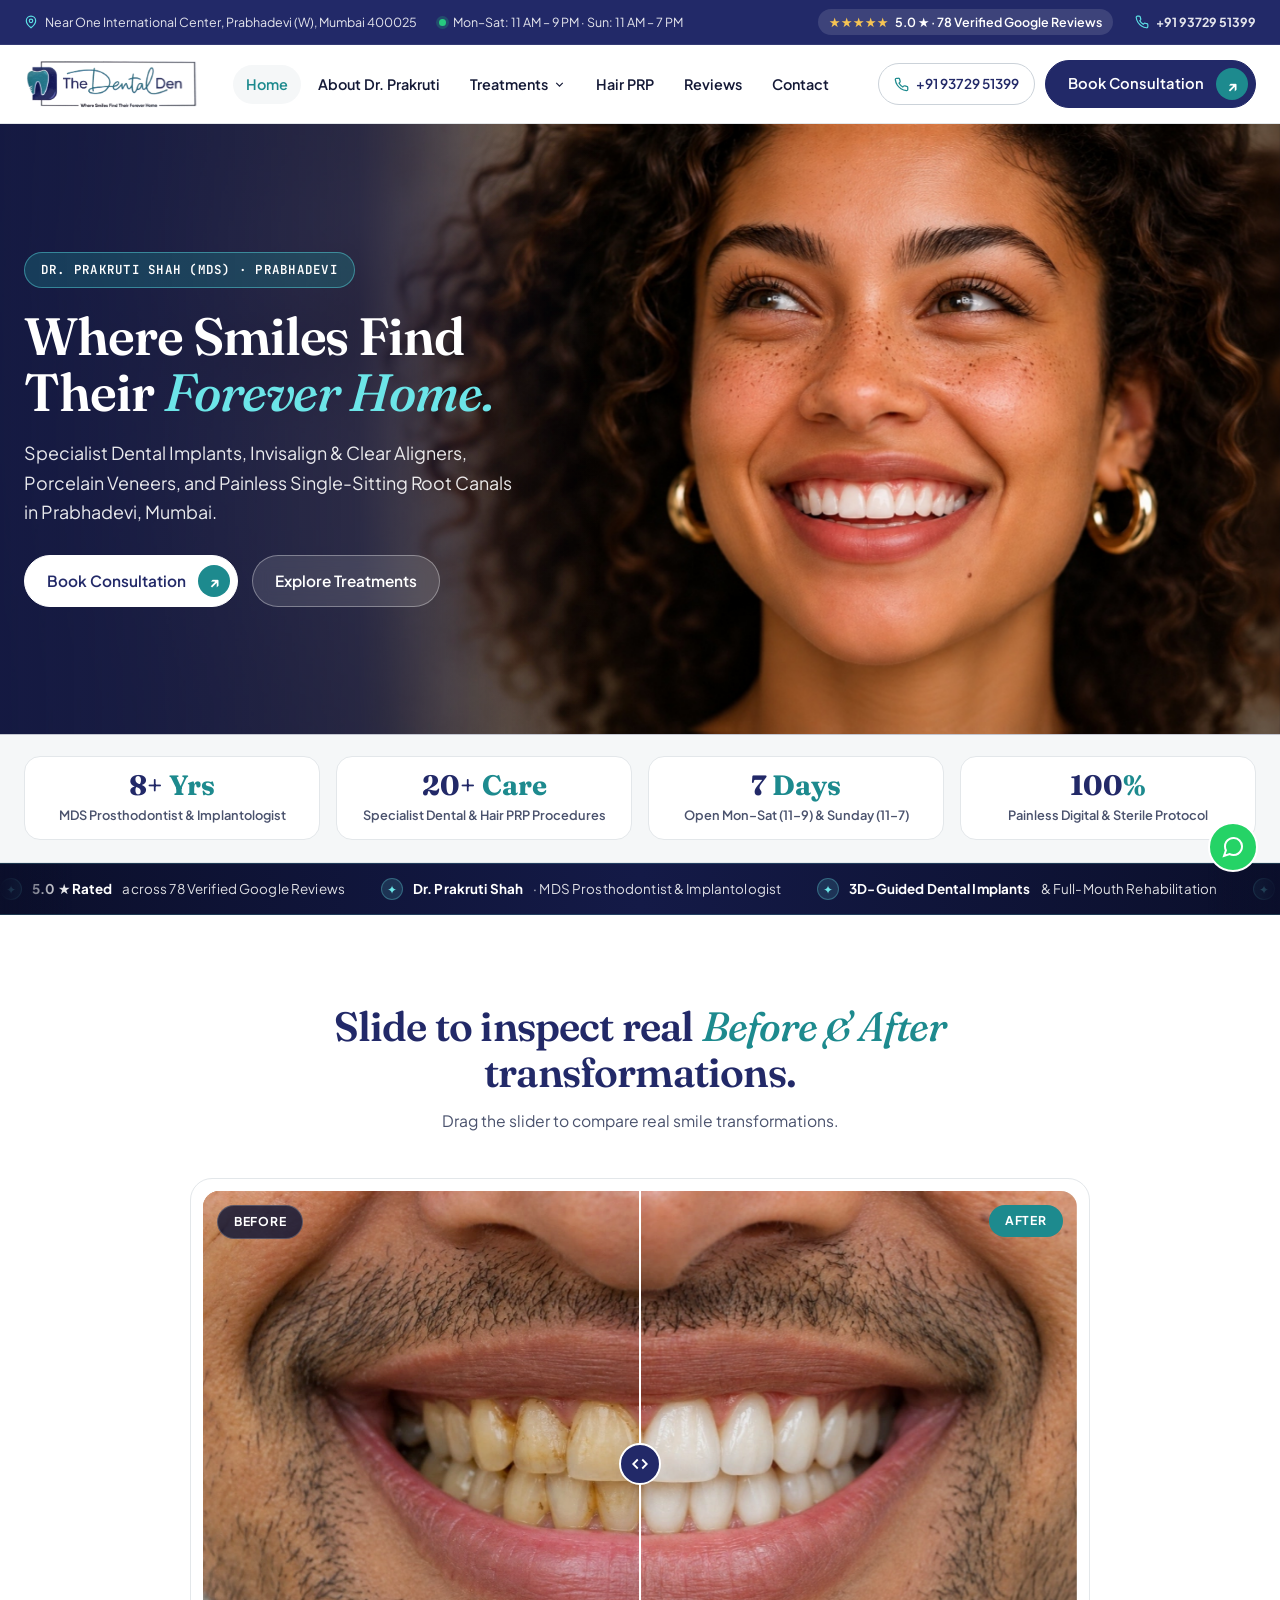
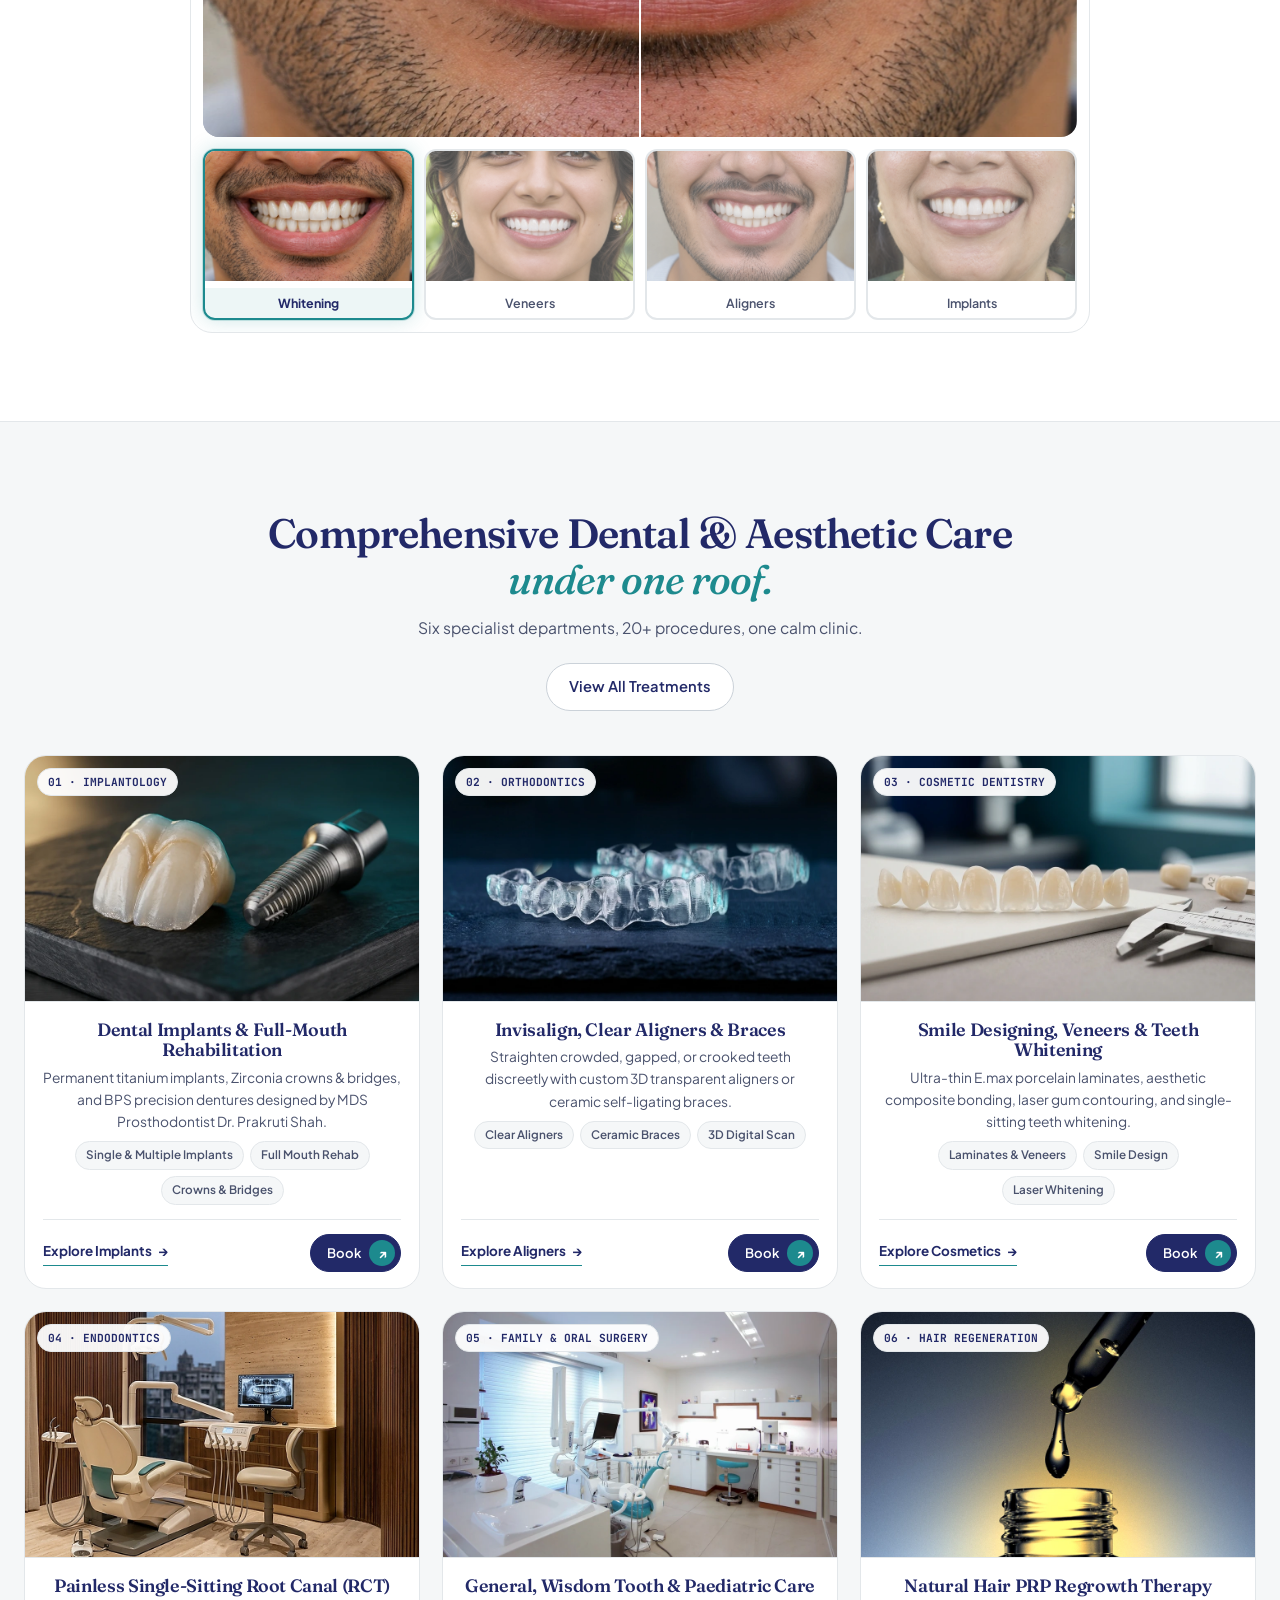
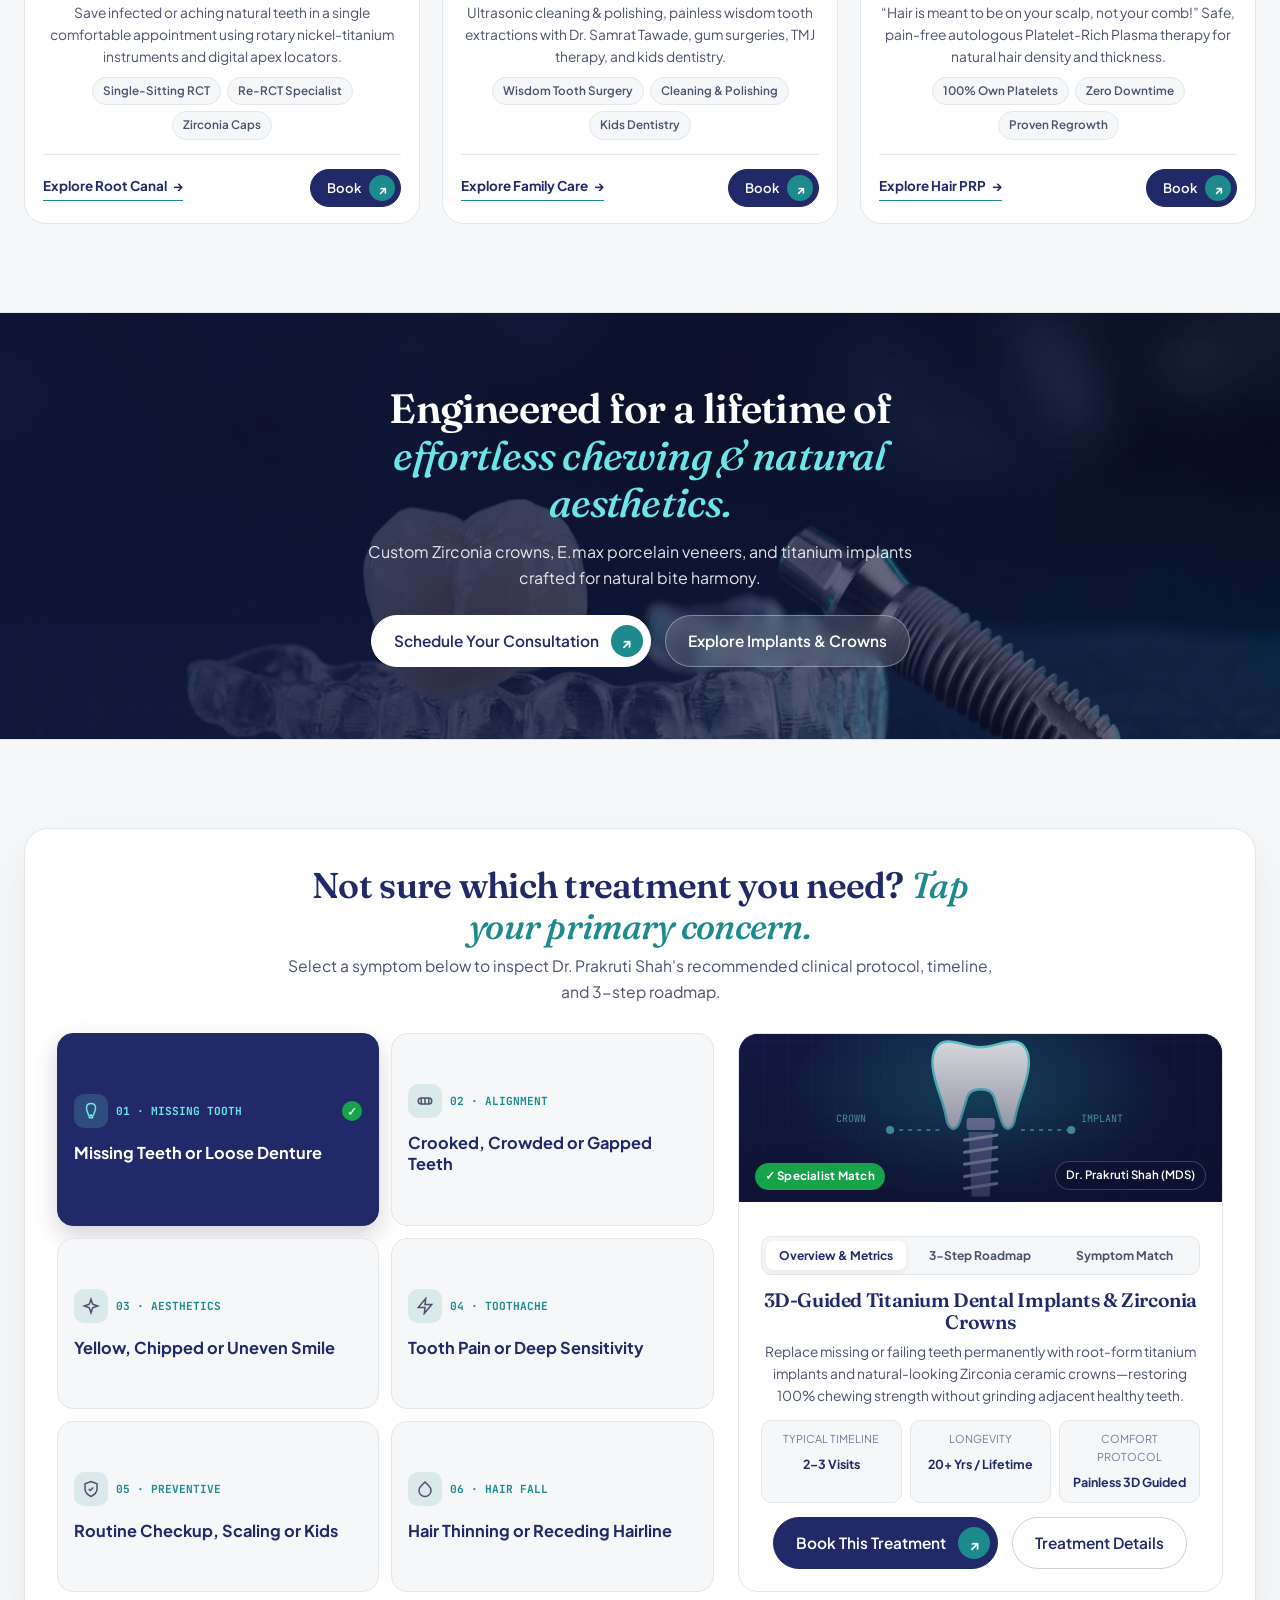
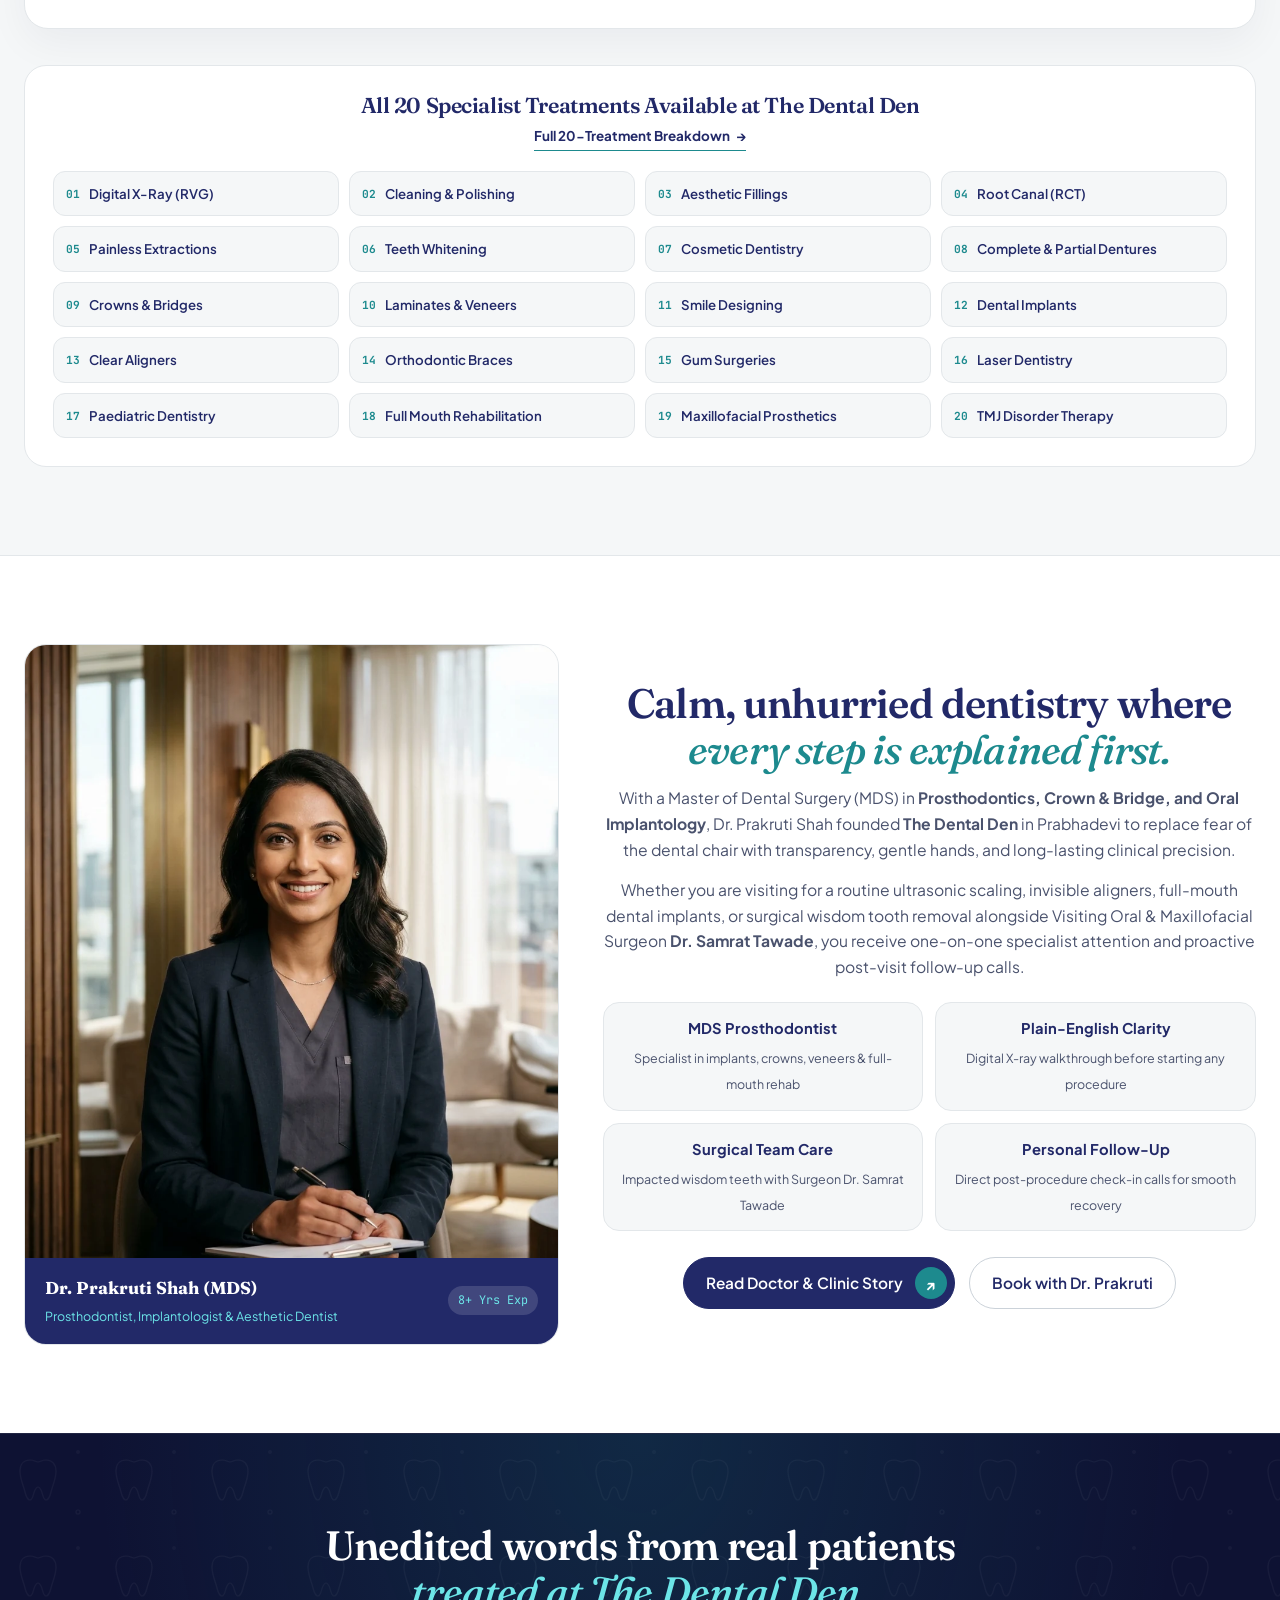
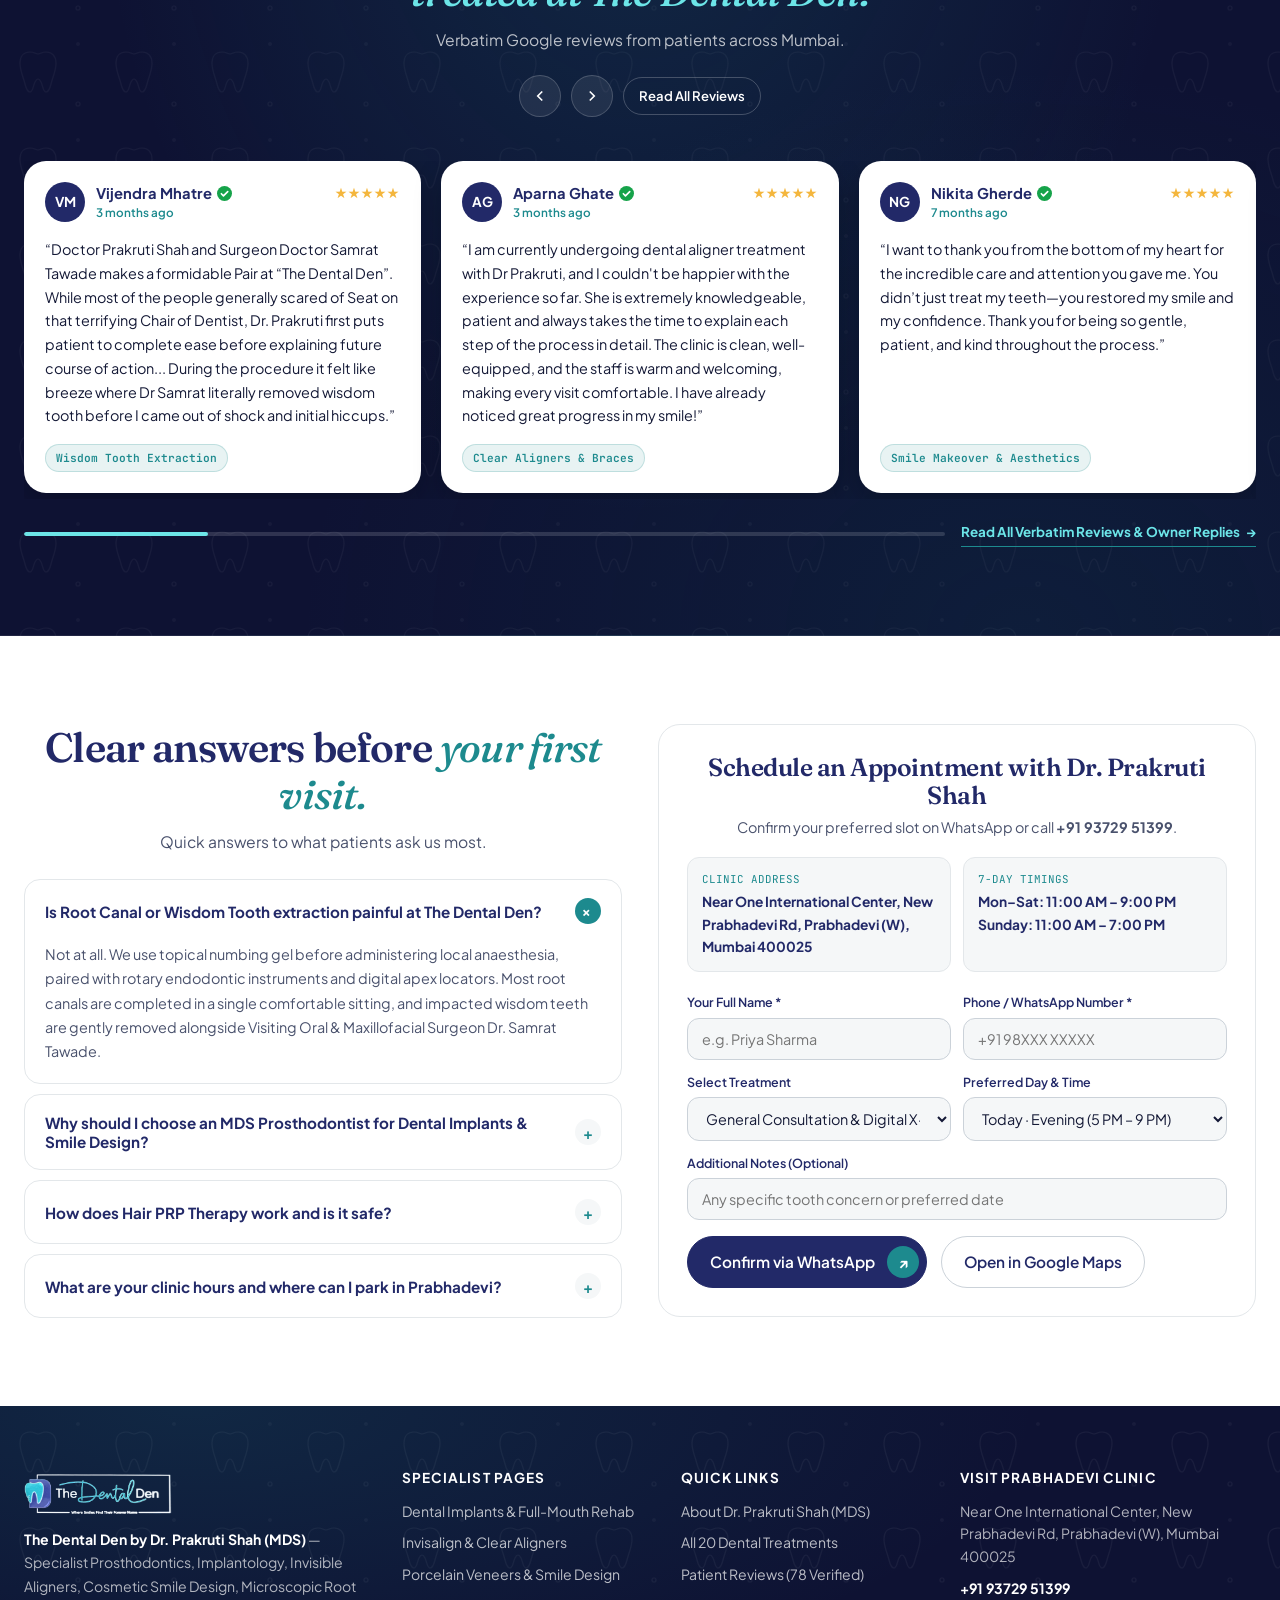
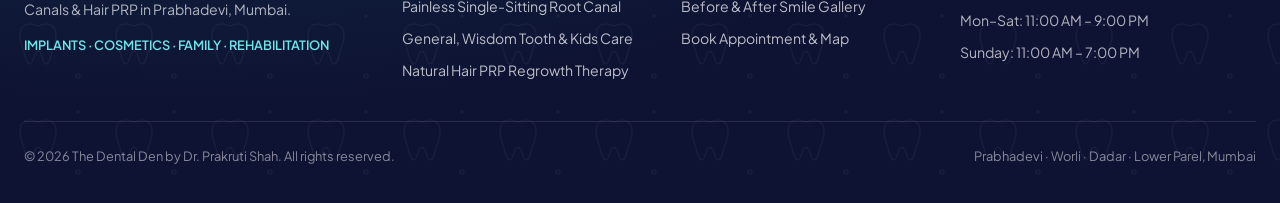
==== commit 6dff348a: "Add scroll-triggered mobile bottom bar, smooth Before/After preloading crossfade, and single-line re" ====
--- a/index.html
+++ b/index.html
@@ -13,6 +13,8 @@
   <link href="https://fonts.googleapis.com/css2?family=Fraunces:ital,opsz,wght@0,9..144,500;0,9..144,600;0,9..144,700;1,9..144,400;1,9..144,600&family=JetBrains+Mono:wght@500;600&family=Plus+Jakarta+Sans:wght@400;500;600;700&display=swap" rel="stylesheet">
 
   <link rel="stylesheet" href="assets/styles.css">
+  <link rel="preload" as="image" href="assets/ba-whitening-after-v2.webp">
+  <link rel="preload" as="image" href="assets/ba-whitening-before-v2.webp">
 
   <!-- LocalBusiness / Dentist Schema -->
   <script type="application/ld+json">
@@ -248,9 +250,9 @@
         <div class="ba-showcase reveal">
           <div class="ba-stage-card">
             <div class="ba-viewport" id="baViewport" style="--pos: 50%;" role="slider" aria-label="Before and After comparison slider" aria-valuemin="0" aria-valuemax="100" aria-valuenow="50" tabindex="0">
-              <img src="assets/ba-whitening-after-v2.webp" id="baAfterImg" class="ba-img-after" alt="After smile transformation at The Dental Den">
+              <img src="assets/ba-whitening-after-v2.webp" id="baAfterImg" class="ba-img-after" alt="After smile transformation at The Dental Den" decoding="async">
               <div class="ba-before-clip">
-                <img src="assets/ba-whitening-before-v2.webp" id="baBeforeImg" class="ba-img-before" alt="Before dental condition prior to treatment">
+                <img src="assets/ba-whitening-before-v2.webp" id="baBeforeImg" class="ba-img-before" alt="Before dental condition prior to treatment" decoding="async">
               </div>
               <span class="ba-tag before" id="baBeforeTag">Before</span>
               <span class="ba-tag after" id="baAfterTag">After</span>
@@ -815,8 +817,8 @@
               <div class="reviewer-meta">
                 <div class="reviewer-avatar">VM</div>
                 <div>
-                  <div class="reviewer-name">Vijendra Mhatre</div>
-                  <div class="reviewer-badge">Local Guide · Verified Google Review</div>
+                  <div class="reviewer-name"><span class="reviewer-name-text">Vijendra Mhatre</span></div>
+                  <div class="reviewer-badge"><span class="rev-time-pill">3 months ago</span></div>
                 </div>
               </div>
               <div class="review-stars">★★★★★</div>
@@ -833,8 +835,8 @@
               <div class="reviewer-meta">
                 <div class="reviewer-avatar">AG</div>
                 <div>
-                  <div class="reviewer-name">Aparna Ghate</div>
-                  <div class="reviewer-badge">Verified Patient · Google Review</div>
+                  <div class="reviewer-name"><span class="reviewer-name-text">Aparna Ghate</span></div>
+                  <div class="reviewer-badge"><span class="rev-time-pill">3 months ago</span></div>
                 </div>
               </div>
               <div class="review-stars">★★★★★</div>
@@ -851,8 +853,8 @@
               <div class="reviewer-meta">
                 <div class="reviewer-avatar">NG</div>
                 <div>
-                  <div class="reviewer-name">Nikita Gherde</div>
-                  <div class="reviewer-badge">Verified Patient · Google Review</div>
+                  <div class="reviewer-name"><span class="reviewer-name-text">Nikita Gherde</span></div>
+                  <div class="reviewer-badge"><span class="rev-time-pill">7 months ago</span></div>
                 </div>
               </div>
               <div class="review-stars">★★★★★</div>
@@ -869,8 +871,8 @@
               <div class="reviewer-meta">
                 <div class="reviewer-avatar">DC</div>
                 <div>
-                  <div class="reviewer-name">Dipayan Chatterjee</div>
-                  <div class="reviewer-badge">Local Guide · Verified Google Review</div>
+                  <div class="reviewer-name"><span class="reviewer-name-text">Dipayan Chatterjee</span></div>
+                  <div class="reviewer-badge"><span class="rev-time-pill">7 months ago</span></div>
                 </div>
               </div>
               <div class="review-stars">★★★★★</div>
@@ -887,8 +889,8 @@
               <div class="reviewer-meta">
                 <div class="reviewer-avatar">KK</div>
                 <div>
-                  <div class="reviewer-name">Komal Kalambe</div>
-                  <div class="reviewer-badge">Verified Patient · Google Review</div>
+                  <div class="reviewer-name"><span class="reviewer-name-text">Komal Kalambe</span></div>
+                  <div class="reviewer-badge"><span class="rev-time-pill">7 months ago</span></div>
                 </div>
               </div>
               <div class="review-stars">★★★★★</div>
@@ -905,8 +907,8 @@
               <div class="reviewer-meta">
                 <div class="reviewer-avatar">DP</div>
                 <div>
-                  <div class="reviewer-name">drpramod0409</div>
-                  <div class="reviewer-badge">Verified Patient · Google Review</div>
+                  <div class="reviewer-name"><span class="reviewer-name-text">drpramod0409</span></div>
+                  <div class="reviewer-badge"><span class="rev-time-pill">9 months ago</span></div>
                 </div>
               </div>
               <div class="review-stars">★★★★★</div>
@@ -923,8 +925,8 @@
               <div class="reviewer-meta">
                 <div class="reviewer-avatar">TA</div>
                 <div>
-                  <div class="reviewer-name">Tushar Agarawal</div>
-                  <div class="reviewer-badge">Local Guide · Prabhadevi Patient</div>
+                  <div class="reviewer-name"><span class="reviewer-name-text">Tushar Agarawal</span></div>
+                  <div class="reviewer-badge"><span class="rev-time-pill">3 months ago</span></div>
                 </div>
               </div>
               <div class="review-stars">★★★★★</div>
--- a/assets/styles.css
+++ b/assets/styles.css
@@ -5718,3 +5718,111 @@
     box-sizing: border-box !important;
   }
 }
+
+/* ==========================================================================
+   V18 — SCROLL-TRIGGERED MOBILE BOTTOM BAR, SMOOTH BEFORE/AFTER CROSSFADE,
+   & SINGLE-LINE REVIEWER NAME WITH GUARANTEED GREEN CHECKMARK
+   ========================================================================== */
+
+/* 1. Mobile Bottom Bar: Hidden on initial load; glides up smoothly once scrolled
+      past the halfway mark of the hero section, and hides smoothly on return to top */
+@media (max-width: 1023px) {
+  .mobile-bottom-bar {
+    opacity: 0;
+    visibility: hidden;
+    pointer-events: none;
+    transform: translate3d(0, calc(100% + 26px), 0);
+    transition:
+      transform 0.38s cubic-bezier(0.22, 1, 0.36, 1),
+      opacity 0.3s cubic-bezier(0.22, 1, 0.36, 1),
+      visibility 0.38s;
+    will-change: transform, opacity;
+  }
+
+  .mobile-bottom-bar.is-visible {
+    opacity: 1;
+    visibility: visible;
+    pointer-events: auto;
+    transform: translate3d(0, 0, 0);
+  }
+}
+
+/* 2. Before / After Studio Smooth Crossfade Transition (Home & Hair PRP pages) */
+.ba-viewport .ba-img-after,
+.ba-viewport .ba-img-before {
+  transition:
+    opacity 0.32s cubic-bezier(0.22, 1, 0.36, 1),
+    transform 0.36s cubic-bezier(0.22, 1, 0.36, 1),
+    filter 0.28s ease;
+  will-change: opacity, transform;
+}
+
+.ba-viewport.ba-switching .ba-img-after,
+.ba-viewport.ba-switching .ba-img-before {
+  opacity: 0.14;
+  transform: scale(1.012);
+  filter: blur(2px);
+  transition-duration: 0.14s;
+}
+
+/* 3. All Review Cards: Single-Line Name (Ellipsis if Long) + Adjacent Green Checkmark
+      + Review Timestamp cleanly below on all pages */
+.review-head {
+  display: flex;
+  align-items: flex-start;
+  justify-content: space-between;
+  gap: 10px;
+  min-width: 0;
+}
+
+.reviewer-meta {
+  display: flex;
+  align-items: center;
+  gap: 11px;
+  flex: 1 1 0%;
+  min-width: 0;
+  overflow: hidden;
+}
+
+.reviewer-avatar {
+  flex-shrink: 0;
+}
+
+.reviewer-meta > div:last-child {
+  flex: 1 1 0%;
+  min-width: 0;
+  overflow: hidden;
+}
+
+.reviewer-name {
+  display: flex !important;
+  align-items: center;
+  gap: 5px;
+  max-width: 100%;
+  min-width: 0;
+  line-height: 1.3;
+  white-space: nowrap;
+}
+
+.reviewer-name-text {
+  display: block;
+  overflow: hidden;
+  text-overflow: ellipsis;
+  white-space: nowrap;
+  min-width: 0;
+}
+
+.reviewer-name::after {
+  flex-shrink: 0;
+  margin-left: 0 !important;
+  vertical-align: middle;
+}
+
+.reviewer-badge {
+  display: block;
+  margin-top: 2px;
+  white-space: nowrap;
+  overflow: hidden;
+  text-overflow: ellipsis;
+  line-height: 1.3;
+}
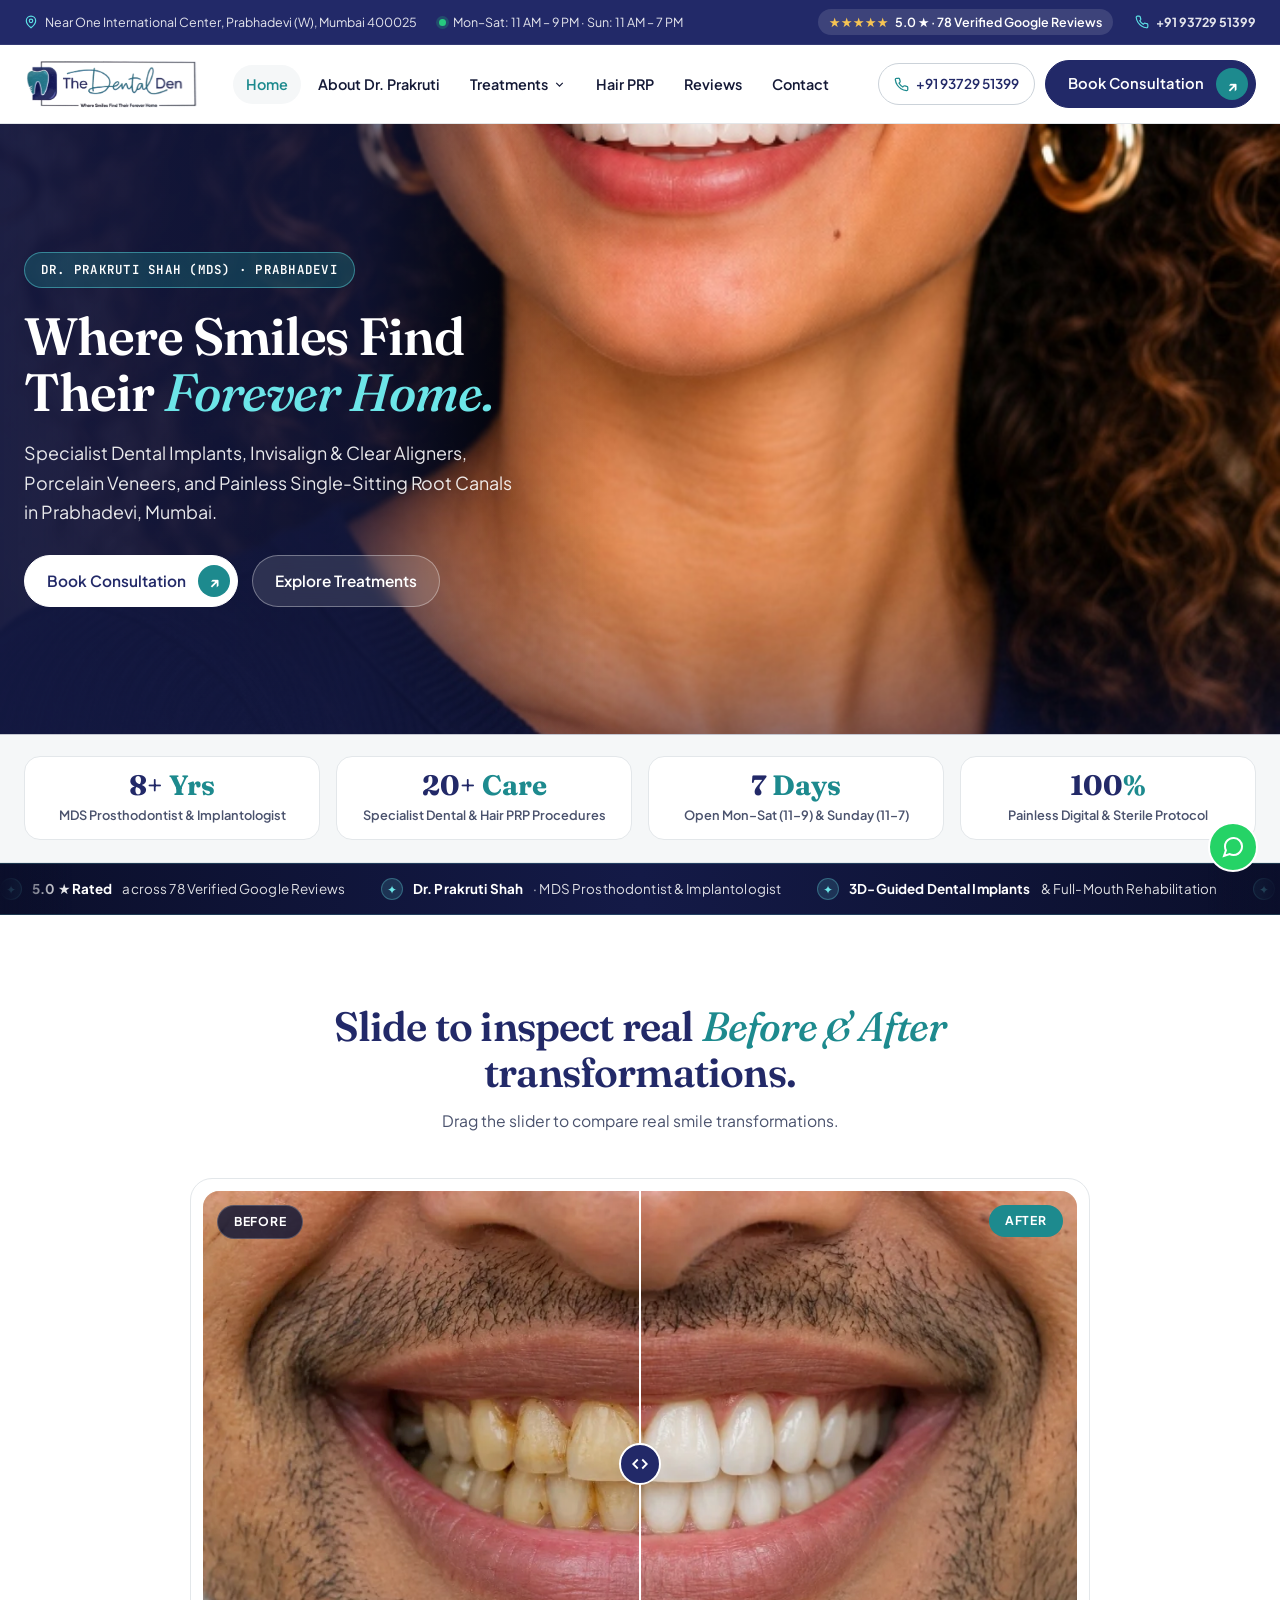
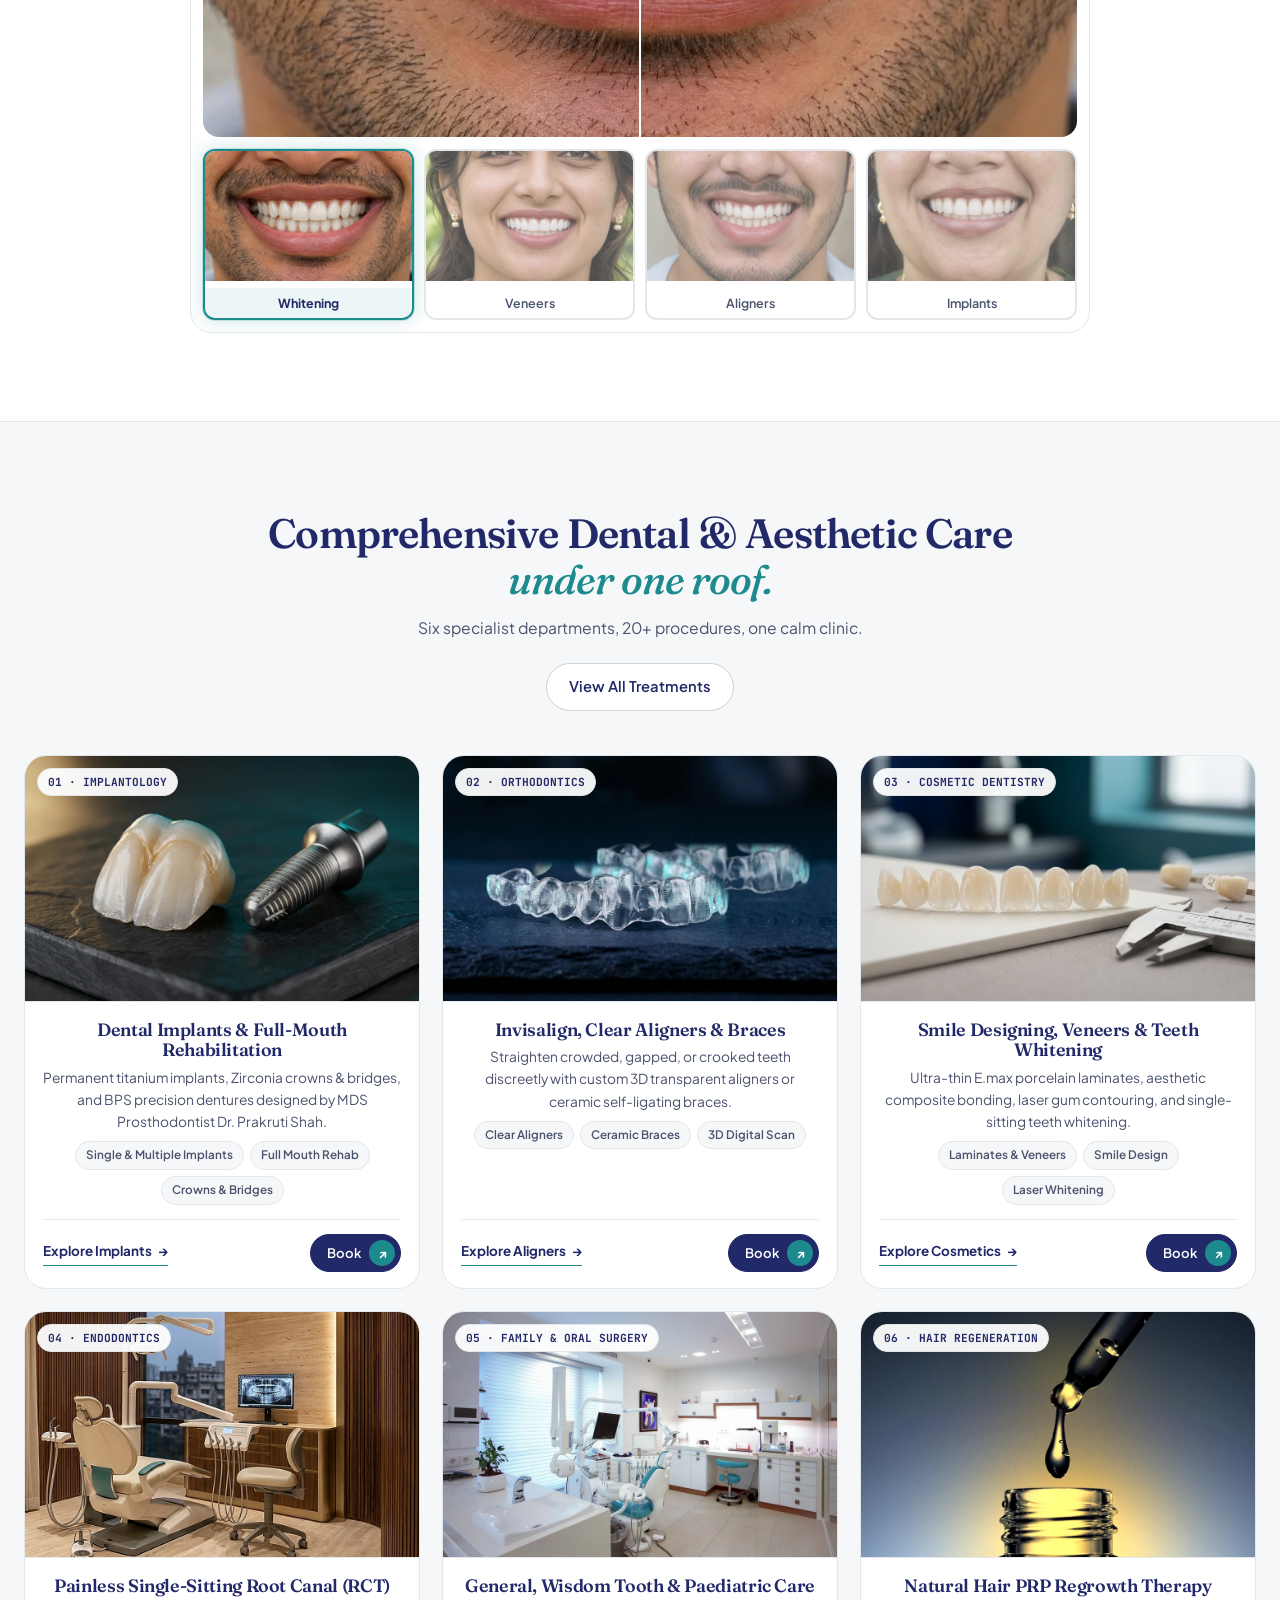
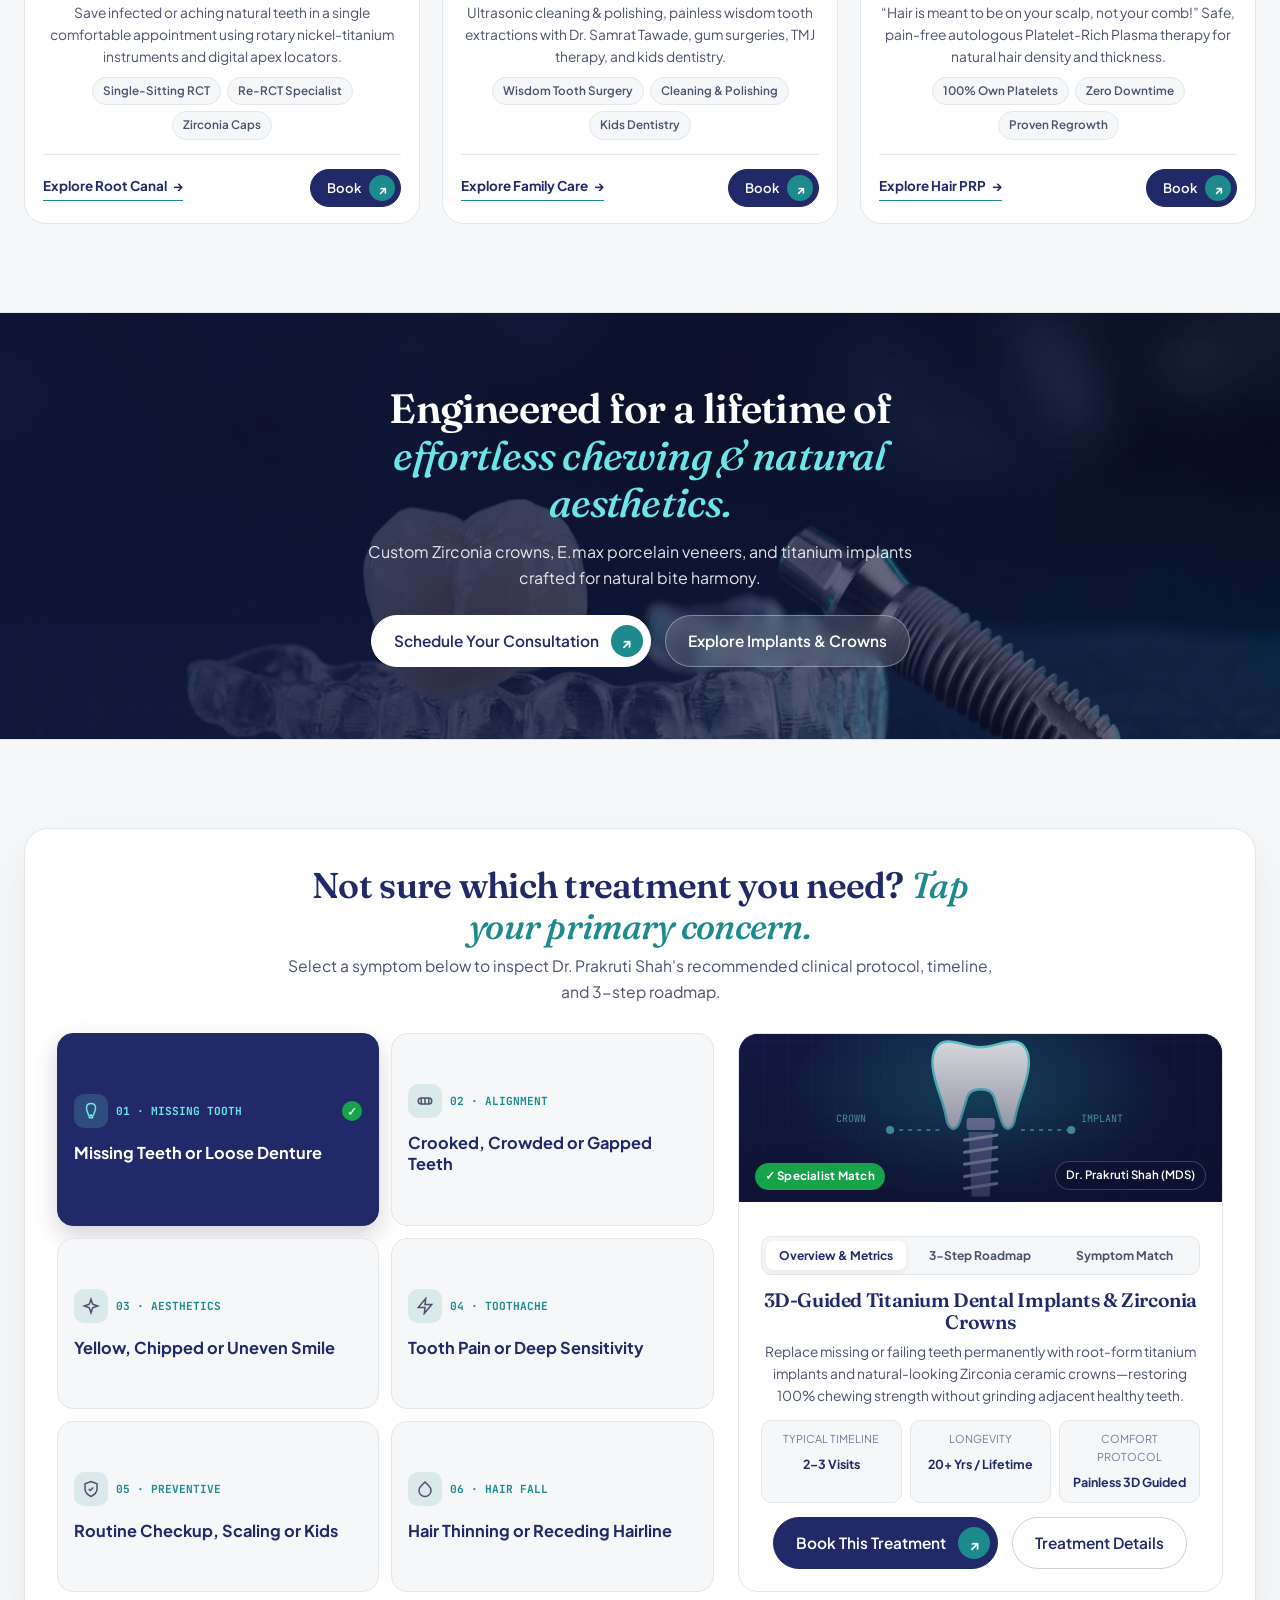
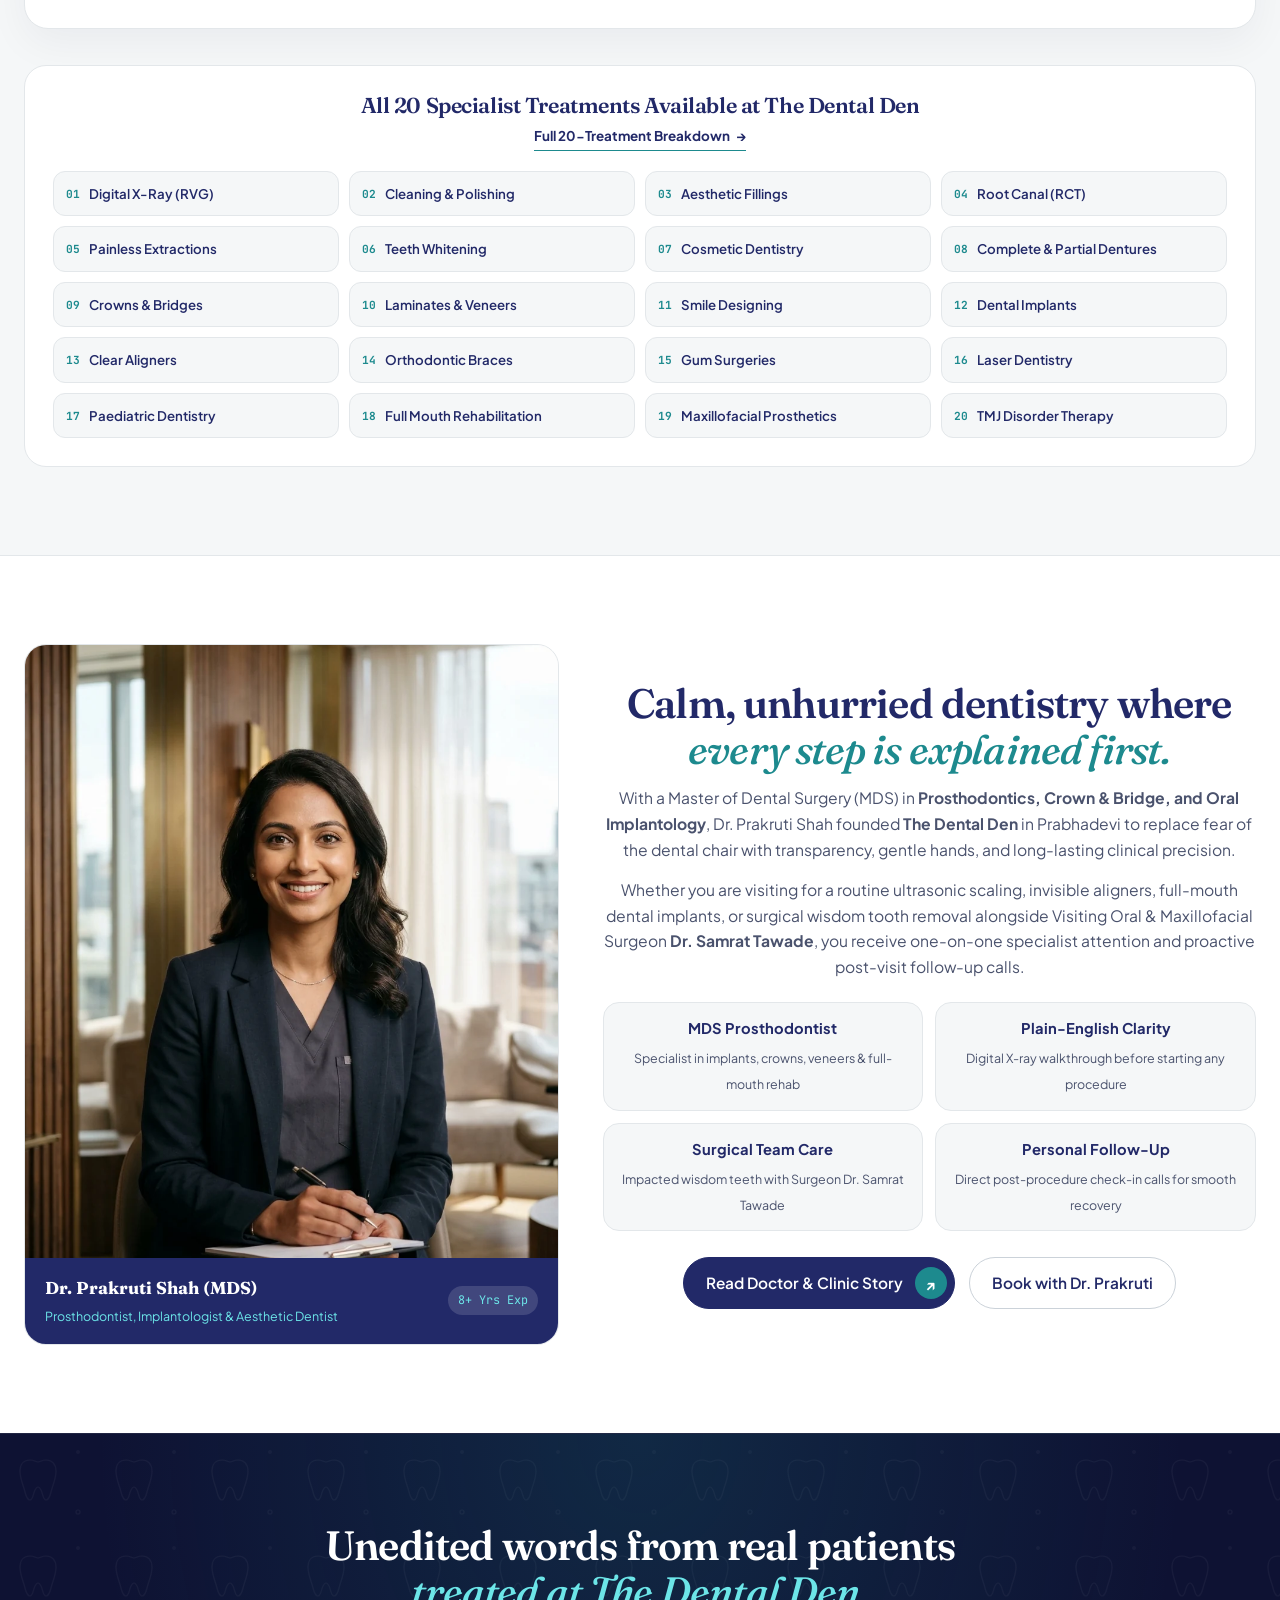
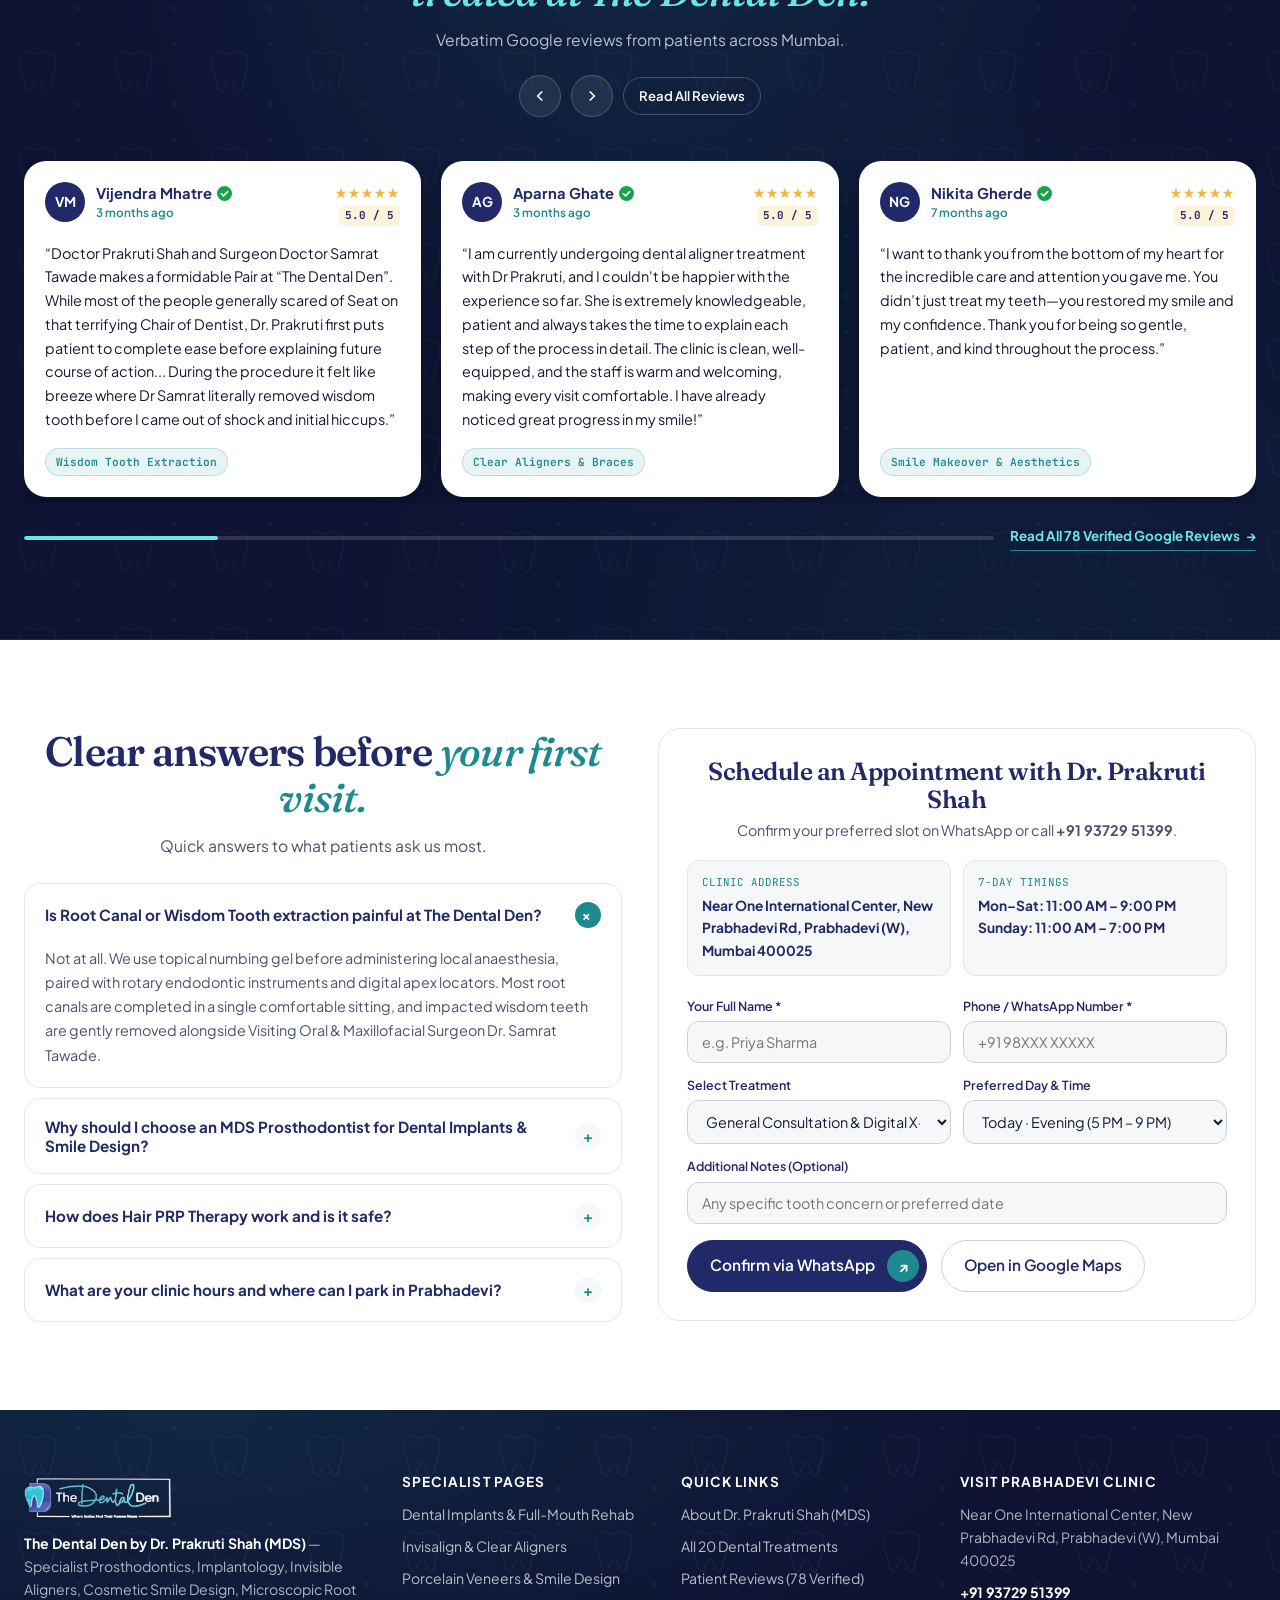
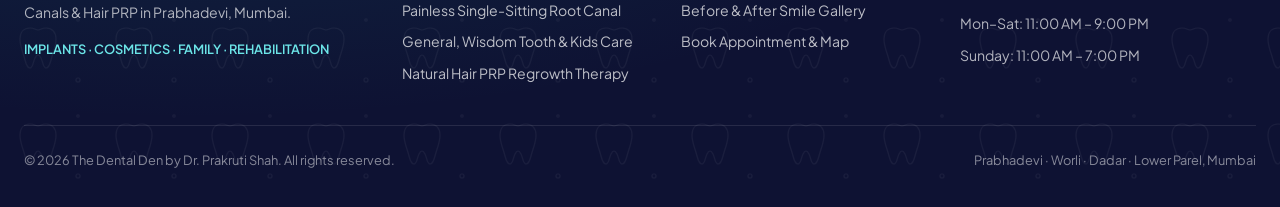
==== commit 579d6abb: "Use pre-decoded stacked Before/After layers for simultaneous smooth crossfade, remove reviews toolba" ====
--- a/index.html
+++ b/index.html
@@ -821,7 +821,10 @@
                   <div class="reviewer-badge"><span class="rev-time-pill">3 months ago</span></div>
                 </div>
               </div>
-              <div class="review-stars">★★★★★</div>
+              <div class="review-rating-col" aria-label="5 out of 5 stars">
+                <div class="review-stars">★★★★★</div>
+                <span class="review-star-num">5.0 / 5</span>
+              </div>
             </div>
             <p class="review-quote">
               “Doctor Prakruti Shah and Surgeon Doctor Samrat Tawade makes a formidable Pair at “The Dental Den”. While most of the people generally scared of Seat on that terrifying Chair of Dentist, Dr. Prakruti first puts patient to complete ease before explaining future course of action... During the procedure it felt like breeze where Dr Samrat literally removed wisdom tooth before I came out of shock and initial hiccups.”
@@ -839,7 +842,10 @@
                   <div class="reviewer-badge"><span class="rev-time-pill">3 months ago</span></div>
                 </div>
               </div>
-              <div class="review-stars">★★★★★</div>
+              <div class="review-rating-col" aria-label="5 out of 5 stars">
+                <div class="review-stars">★★★★★</div>
+                <span class="review-star-num">5.0 / 5</span>
+              </div>
             </div>
             <p class="review-quote">
               “I am currently undergoing dental aligner treatment with Dr Prakruti, and I couldn't be happier with the experience so far. She is extremely knowledgeable, patient and always takes the time to explain each step of the process in detail. The clinic is clean, well-equipped, and the staff is warm and welcoming, making every visit comfortable. I have already noticed great progress in my smile!”
@@ -857,7 +863,10 @@
                   <div class="reviewer-badge"><span class="rev-time-pill">7 months ago</span></div>
                 </div>
               </div>
-              <div class="review-stars">★★★★★</div>
+              <div class="review-rating-col" aria-label="5 out of 5 stars">
+                <div class="review-stars">★★★★★</div>
+                <span class="review-star-num">5.0 / 5</span>
+              </div>
             </div>
             <p class="review-quote">
               “I want to thank you from the bottom of my heart for the incredible care and attention you gave me. You didn’t just treat my teeth—you restored my smile and my confidence. Thank you for being so gentle, patient, and kind throughout the process.”
@@ -875,7 +884,10 @@
                   <div class="reviewer-badge"><span class="rev-time-pill">7 months ago</span></div>
                 </div>
               </div>
-              <div class="review-stars">★★★★★</div>
+              <div class="review-rating-col" aria-label="5 out of 5 stars">
+                <div class="review-stars">★★★★★</div>
+                <span class="review-star-num">5.0 / 5</span>
+              </div>
             </div>
             <p class="review-quote">
               “I recently visited Dr. Prakruti at the Dental Den for a wisdom tooth extraction. From the initial consultation, she was incredibly thorough, explaining the entire procedure and answering all of my questions with patience. The extraction itself was remarkably smooth and painless.”
@@ -893,7 +905,10 @@
                   <div class="reviewer-badge"><span class="rev-time-pill">7 months ago</span></div>
                 </div>
               </div>
-              <div class="review-stars">★★★★★</div>
+              <div class="review-rating-col" aria-label="5 out of 5 stars">
+                <div class="review-stars">★★★★★</div>
+                <span class="review-star-num">5.0 / 5</span>
+              </div>
             </div>
             <p class="review-quote">
               “Got a routine scaling and dental checkup done here. Dr Prakruti handles everything smoothly and gives proper explanations. She is sweet and comforting, making the whole visit easy and reassuring. Would totally recommend to friends and family.”
@@ -911,7 +926,10 @@
                   <div class="reviewer-badge"><span class="rev-time-pill">9 months ago</span></div>
                 </div>
               </div>
-              <div class="review-stars">★★★★★</div>
+              <div class="review-rating-col" aria-label="5 out of 5 stars">
+                <div class="review-stars">★★★★★</div>
+                <span class="review-star-num">5.0 / 5</span>
+              </div>
             </div>
             <p class="review-quote">
               “The clinic was clean and welcoming, which made me feel comfortable. Dr. Prakruti was kind and explained everything before starting the treatment, so I was not scared. She worked gently and kept checking if I was okay. Because of this experience, I feel more confident about visiting the dentist again.”
@@ -929,7 +947,10 @@
                   <div class="reviewer-badge"><span class="rev-time-pill">3 months ago</span></div>
                 </div>
               </div>
-              <div class="review-stars">★★★★★</div>
+              <div class="review-rating-col" aria-label="5 out of 5 stars">
+                <div class="review-stars">★★★★★</div>
+                <span class="review-star-num">5.0 / 5</span>
+              </div>
             </div>
             <p class="review-quote">
               “Excellent dental clinic with professional and friendly staff. The clinic is clean, hygienic, and equipped with modern technology. The dentist dr. Prakruti explained everything clearly and provided outstanding treatment. Higly recommend someone who is looking for the dentist at prabhadevi.”
@@ -942,7 +963,7 @@
           <div class="carousel-progress-bar" aria-hidden="true">
             <div class="carousel-progress-fill" id="reviewsProgressFill"></div>
           </div>
-          <a href="reviews.html" class="link-editorial">Read All Verbatim Reviews &amp; Owner Replies <span>→</span></a>
+          <a href="reviews.html" class="link-editorial">Read All 78 Verified Google Reviews <span>→</span></a>
         </div>
       </div>
     </section>
--- a/assets/styles.css
+++ b/assets/styles.css
@@ -5724,45 +5724,55 @@
    & SINGLE-LINE REVIEWER NAME WITH GUARANTEED GREEN CHECKMARK
    ========================================================================== */
 
-/* 1. Mobile Bottom Bar: Hidden on initial load; glides up smoothly once scrolled
-      past the halfway mark of the hero section, and hides smoothly on return to top */
+/* 1. Mobile Bottom Bar: Hidden on initial load; fades in & rises smoothly once scrolled
+      past the halfway mark of the hero section, and fades out smoothly on return to top */
 @media (max-width: 1023px) {
   .mobile-bottom-bar {
     opacity: 0;
     visibility: hidden;
     pointer-events: none;
-    transform: translate3d(0, calc(100% + 26px), 0);
+    transform: translate3d(0, 22px, 0) scale(0.96);
+    filter: blur(3px);
     transition:
-      transform 0.38s cubic-bezier(0.22, 1, 0.36, 1),
-      opacity 0.3s cubic-bezier(0.22, 1, 0.36, 1),
-      visibility 0.38s;
-    will-change: transform, opacity;
+      opacity 0.65s cubic-bezier(0.22, 1, 0.36, 1),
+      transform 0.65s cubic-bezier(0.22, 1, 0.36, 1),
+      filter 0.65s cubic-bezier(0.22, 1, 0.36, 1),
+      visibility 0.65s;
+    will-change: opacity, transform, filter;
   }
 
   .mobile-bottom-bar.is-visible {
     opacity: 1;
     visibility: visible;
     pointer-events: auto;
-    transform: translate3d(0, 0, 0);
-  }
-}
-
-/* 2. Before / After Studio Smooth Crossfade Transition (Home & Hair PRP pages) */
-.ba-viewport .ba-img-after,
-.ba-viewport .ba-img-before {
+    transform: translate3d(0, 0, 0) scale(1);
+    filter: blur(0px);
+  }
+}
+
+/* 2. Before / After Studio Stacked Case Layers (Simultaneous Smooth Crossfade) */
+.ba-case-layer {
+  position: absolute;
+  inset: 0;
+  z-index: 1;
+  opacity: 0;
+  transform: scale(1.018);
+  pointer-events: none;
   transition:
-    opacity 0.32s cubic-bezier(0.22, 1, 0.36, 1),
-    transform 0.36s cubic-bezier(0.22, 1, 0.36, 1),
-    filter 0.28s ease;
+    opacity 0.55s cubic-bezier(0.22, 1, 0.36, 1),
+    transform 0.55s cubic-bezier(0.22, 1, 0.36, 1);
   will-change: opacity, transform;
 }
 
-.ba-viewport.ba-switching .ba-img-after,
-.ba-viewport.ba-switching .ba-img-before {
-  opacity: 0.14;
-  transform: scale(1.012);
-  filter: blur(2px);
-  transition-duration: 0.14s;
+.ba-case-layer.active {
+  z-index: 2;
+  opacity: 1;
+  transform: scale(1);
+}
+
+.ba-shade-before {
+  left: 0 !important;
+  right: calc(100% - var(--pos, 50%)) !important;
 }
 
 /* 3. All Review Cards: Single-Line Name (Ellipsis if Long) + Adjacent Green Checkmark
